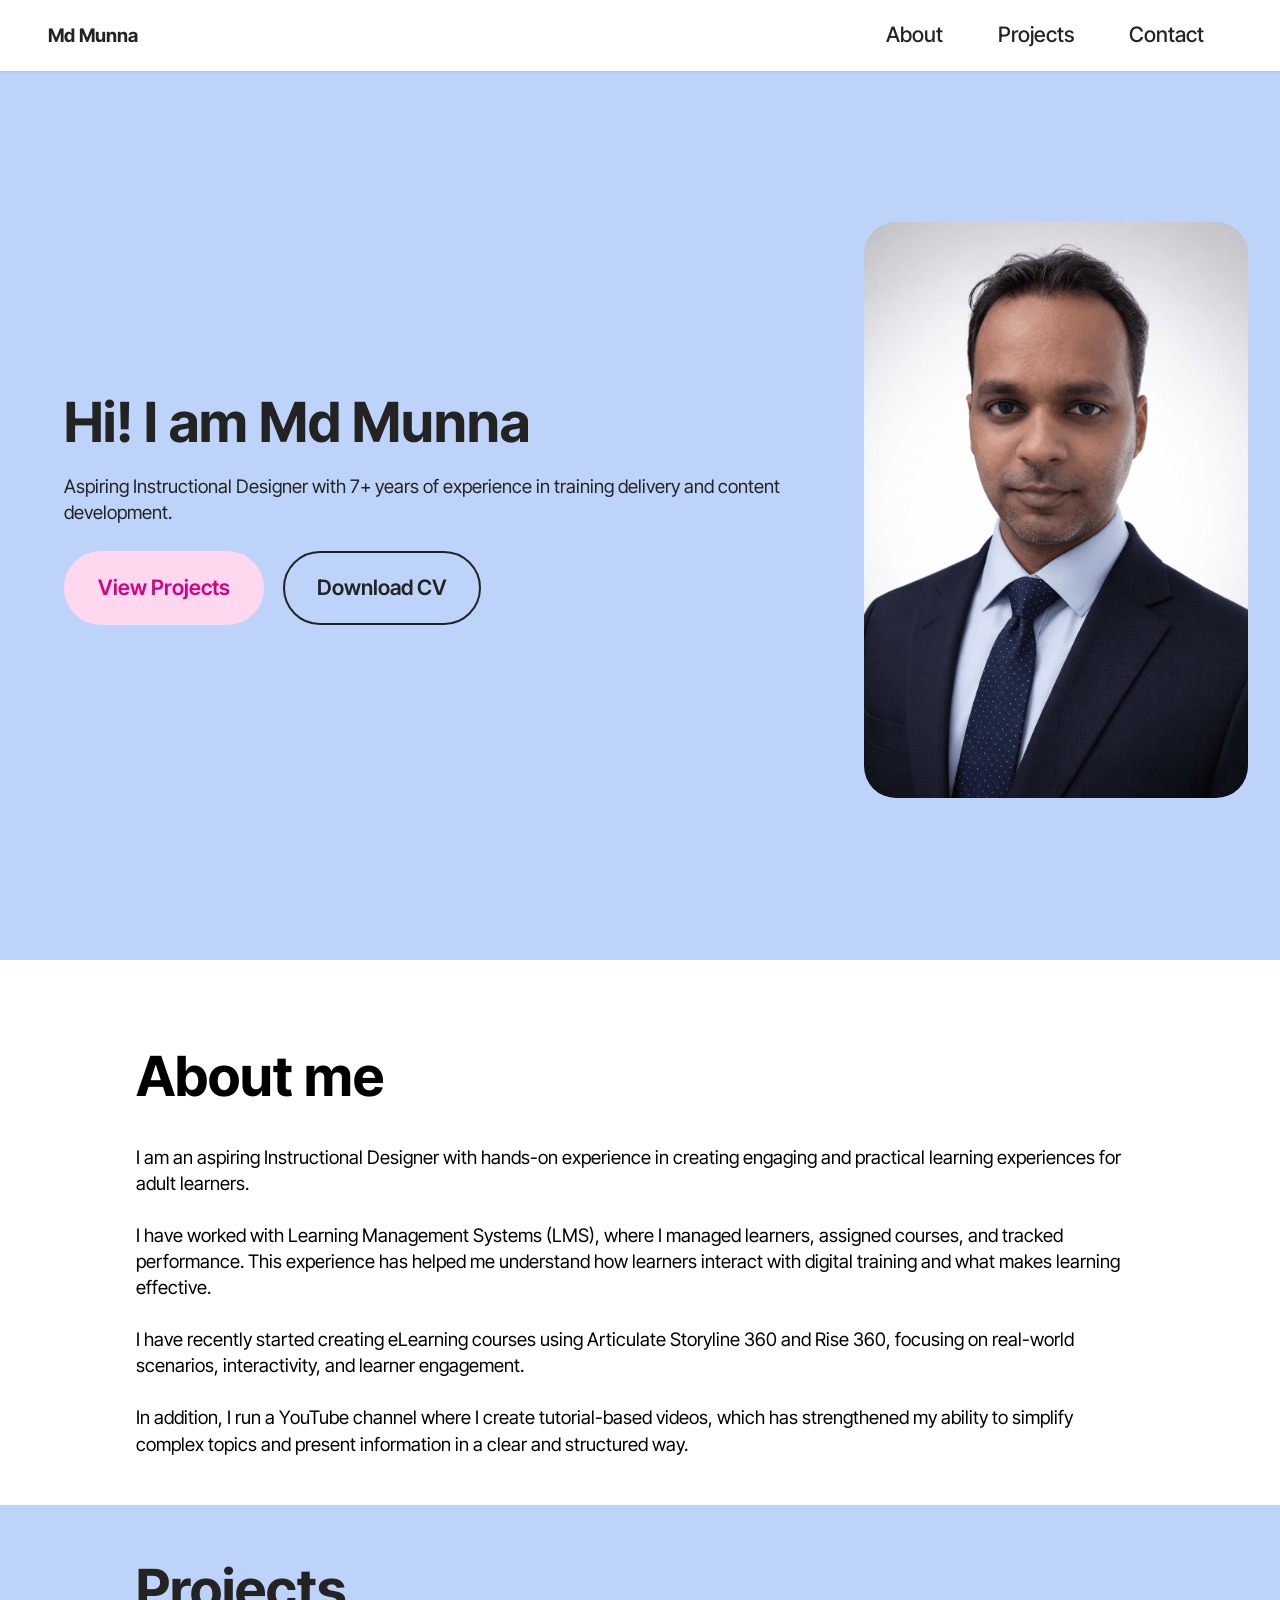
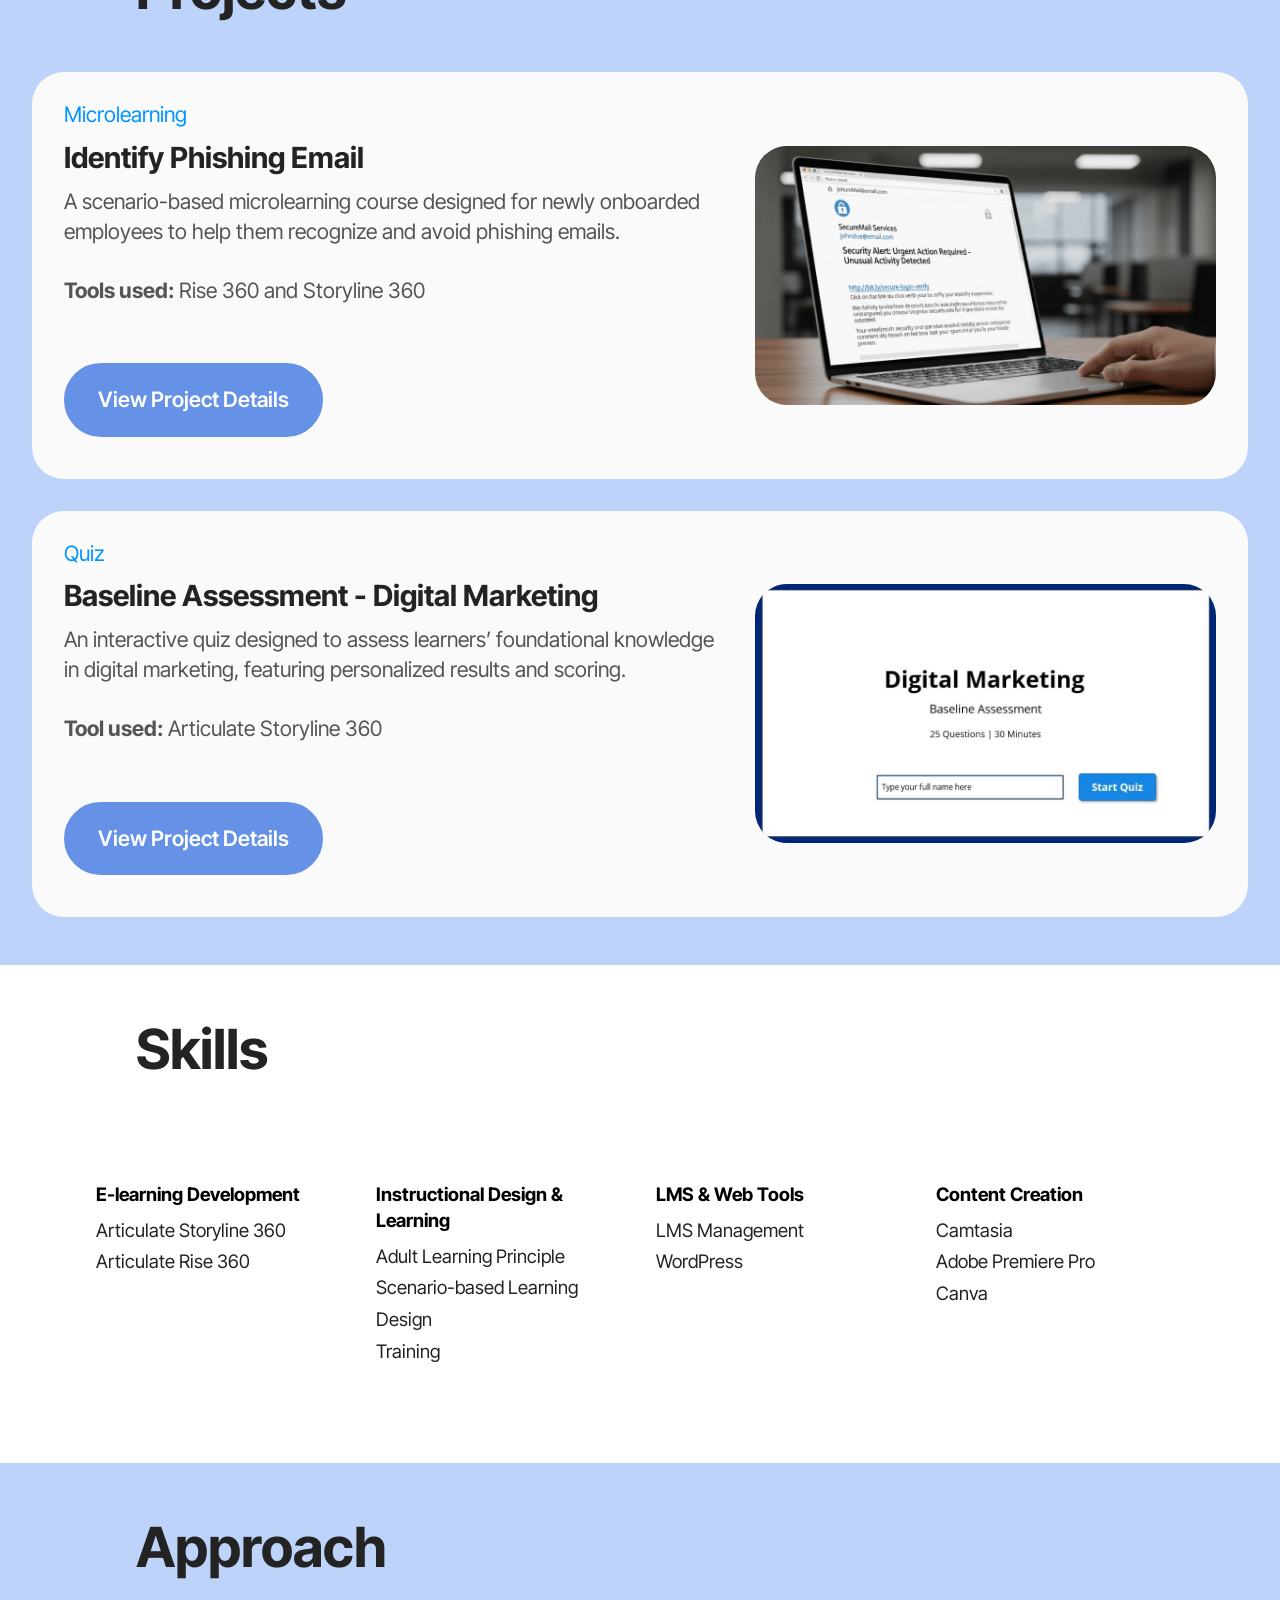
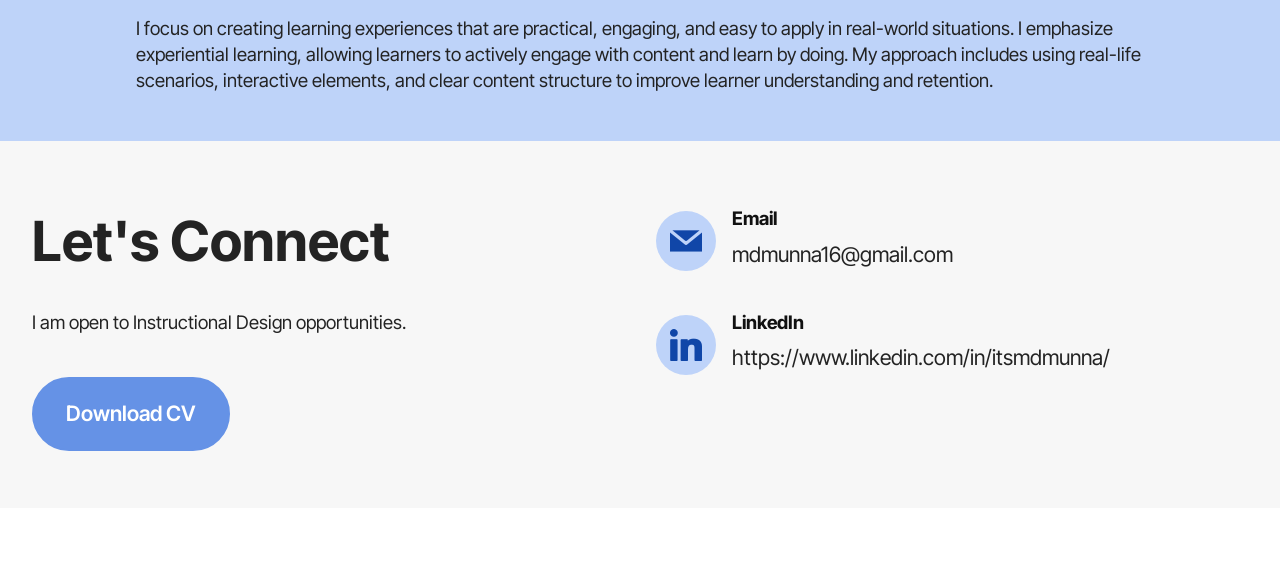
==== index.html @ a767f126 "Add files via upload" ====
<!DOCTYPE html>
<html  >
<head>
  <!-- Site made with Mobirise Website Builder v6.1.12, https://mobirise.com -->
  <meta charset="UTF-8">
  <meta http-equiv="X-UA-Compatible" content="IE=edge">
  <meta name="generator" content="Mobirise v6.1.12, mobirise.com">
  <meta name="viewport" content="width=device-width, initial-scale=1, minimum-scale=1">
  <link rel="shortcut icon" href="assets/images/md20munna20vector-128x128-1.png" type="image/x-icon">
  <meta name="description" content="">
  
  
  <title>Home</title>
  <link rel="stylesheet" href="assets/web/assets/mobirise-icons2/mobirise2.css">
  <link rel="stylesheet" href="assets/bootstrap/css/bootstrap.min.css">
  <link rel="stylesheet" href="assets/animatecss/animate.css">
  <link rel="stylesheet" href="assets/dropdown/css/style.css">
  <link rel="stylesheet" href="assets/socicon/css/styles.css">
  <link rel="stylesheet" href="assets/theme/css/style.css">
  <link rel="preload" href="https://fonts.googleapis.com/css?family=Inter+Tight:100,200,300,400,500,600,700,800,900,100i,200i,300i,400i,500i,600i,700i,800i,900i&display=swap" as="style" onload="this.onload=null;this.rel='stylesheet'">
  <noscript><link rel="stylesheet" href="https://fonts.googleapis.com/css?family=Inter+Tight:100,200,300,400,500,600,700,800,900,100i,200i,300i,400i,500i,600i,700i,800i,900i&display=swap"></noscript>
  <link rel="preload" as="style" href="assets/mobirise/css/mbr-additional.css?v=bSxnpG"><link rel="stylesheet" href="assets/mobirise/css/mbr-additional.css?v=bSxnpG" type="text/css">

  
  
  
</head>
<body>
  
  <section data-bs-version="5.1" class="menu menu3 cid-vecSqkPWI4" once="menu" id="menu3-2g">
    
    <nav class="navbar navbar-dropdown navbar-fixed-top navbar-expand-lg">
        <div class="container">
            <div class="navbar-brand">
                
                <span class="navbar-caption-wrap"><a class="navbar-caption text-black text-primary display-7" href="index.html">Md Munna</a></span>
            </div>
            <button class="navbar-toggler" type="button" data-toggle="collapse" data-bs-toggle="collapse" data-target="#navbarSupportedContent" data-bs-target="#navbarSupportedContent" aria-controls="navbarNavAltMarkup" aria-expanded="false" aria-label="Toggle navigation">
                <div class="hamburger">
                    <span></span>
                    <span></span>
                    <span></span>
                    <span></span>
                </div>
            </button>
            <div class="collapse navbar-collapse" id="navbarSupportedContent">
                <ul class="navbar-nav nav-dropdown nav-right" data-app-modern-menu="true"><li class="nav-item"><a class="nav-link link text-black text-primary display-4" href="index.html#article12-1r">
                            About</a></li>
                    <li class="nav-item"><a class="nav-link link text-black text-primary display-4" href="index.html#article11-1t">Projects</a></li>
                    <li class="nav-item"><a class="nav-link link text-black text-primary display-4" href="index.html#features13-22">Contact</a>
                    </li></ul>
                
                
            </div>
        </div>
    </nav>
</section>

<section data-bs-version="5.1" class="header14 cid-vedeVQF8Mv mbr-fullscreen" id="header14-2h">

    

    
    

    <div class="container">
        <div class="row justify-content-center align-items-center">
            <div class="col-12 col-md-4 image-wrapper">
                <img src="assets/images/md20munna20portrait-1024x1536.png" alt="">
            </div>
            <div class="col-12 col-md">
                <div class="text-wrapper">
                    <h1 class="mbr-section-title mbr-fonts-style mb-3 display-2">
                        <strong>Hi! I am Md Munna</strong></h1>
                    <p class="mbr-text mbr-fonts-style display-7">
                        Aspiring Instructional Designer with 7+ years of experience in training delivery and content development.</p>
                    <div class="mbr-section-btn mt-3"><a class="btn btn-secondary display-4" href="index.html#article11-1t">View Projects</a>
                        <a class="btn btn-black-outline display-4" href="https://mobiri.se">Download CV</a></div>
                </div>
            </div>
        </div>
    </div>
</section>

<section data-bs-version="5.1" class="article12 cid-vebE1iKYSs" id="article12-1r">    
    
    <div class="container">
        <div class="row justify-content-center">
            <div class="col-md-12 col-lg-10">
                <h3 class="mbr-section-title mbr-fonts-style mb-4 mt-0 display-2">
                <strong>About me</strong></h3>
                
                <p class="mbr-text mbr-fonts-style display-7">I am an aspiring Instructional Designer with hands-on experience in creating engaging and practical learning experiences for adult learners.<br><br>I have worked with Learning Management Systems (LMS), where I managed learners, assigned courses, and tracked performance. This experience has helped me understand how learners interact with digital training and what makes learning effective.<br><br>I have recently started creating eLearning courses using Articulate Storyline 360 and Rise 360, focusing on real-world scenarios, interactivity, and learner engagement.<br><br>In addition, I run a YouTube channel where I create tutorial-based videos, which has strengthened my ability to simplify complex topics and present information in a clear and structured way.</p>
            </div>
        </div>
    </div>
</section>

<section data-bs-version="5.1" class="article11 cid-vebFGR4vIu" id="article11-1t">
    

    
    
    <div class="container">
        <div class="row justify-content-center">
            <div class="title col-md-12 col-lg-10">
                <h3 class="mbr-section-title mbr-fonts-style align-center mt-0 mb-0 display-2">
                <strong>Projects</strong></h3>
                
                
            </div>
        </div>
    </div>
</section>

<section data-bs-version="5.1" class="features5 cid-vebGEAyV1S" id="features5-1u">

    

    
    
    <div class="container">
        <div class="row">
            
            <div class="item features-without-image mb-4 col-12 col-md-12 active">
                <div class="item-wrapper">
                    <div class="row">
                        <div class="col-12 col-md-7">
                            <div class="text-wrapper">
                                <h6 class="card-subtitle mbr-fonts-style mb-2 display-4">
                                    Microlearning</h6>
                                <h5 class="card-title mbr-fonts-style display-5">
                                    <strong>Identify Phishing Email</strong></h5>
                                <p class="mbr-text mbr-fonts-style mb-5 display-4">A scenario-based microlearning course designed for newly onboarded employees to help them recognize and avoid phishing emails.<br><br><strong>Tools used:</strong> Rise 360 and Storyline 360<br></p>
                                <div class="mbr-section-btn"><a href="identify-phishing-email.html" class="btn btn-warning display-4">View Project Details</a></div>
                            </div>
                        </div>
                        <div class="col-12 col-md-5">
                            <div class="img-wrapper">
                                <img src="assets/images/5d67a88e-0765-4b01-9722-f7c3c5479342-982x552.png" alt="" data-slide-to="0" data-bs-slide-to="0">
                            </div>
                        </div>
                    </div>
                </div>
            </div><div class="item features-without-image mb-4 col-12 col-md-12">
                <div class="item-wrapper">
                    <div class="row">
                        <div class="col-12 col-md-7">
                            <div class="text-wrapper">
                                <h6 class="card-subtitle mbr-fonts-style mb-2 display-4">
                                    Quiz</h6>
                                <h5 class="card-title mbr-fonts-style display-5">
                                    <strong>Baseline Assessment - Digital Marketing</strong></h5>
                                <p class="mbr-text mbr-fonts-style mb-5 display-4">An interactive quiz designed to assess learners’ foundational knowledge in digital marketing, featuring personalized results and scoring.<br><br><strong>Tool used:</strong> Articulate Storyline 360<br></p>
                                <div class="mbr-section-btn"><a href="baseline-assessment-digital-marketing.html" class="btn btn-warning display-4">View Project Details</a></div>
                            </div>
                        </div>
                        <div class="col-12 col-md-5">
                            <div class="img-wrapper">
                                <img src="assets/images/baseline20assessment20digital20marketing20thumbnail-940x528.jpg" alt="" data-slide-to="1" data-bs-slide-to="1">
                            </div>
                        </div>
                    </div>
                </div>
            </div>
        </div>
    </div>
</section>

<section data-bs-version="5.1" class="article11 cid-vebT9rbtdl" id="article11-1z">
    

    
    
    <div class="container">
        <div class="row justify-content-center">
            <div class="title col-md-12 col-lg-10">
                <h3 class="mbr-section-title mbr-fonts-style align-center mt-0 mb-0 display-2">
                <strong>Skills</strong></h3>
                
                
            </div>
        </div>
    </div>
</section>

<section data-bs-version="5.1" class="footer1 cid-vec74fjt69" once="footers" id="footer01-21">
	

	
	
	<div class="container">
		<div class="row mbr-white">
			<div class="col-12 col-md-6 col-lg-3">
				<h5 class="mbr-section-subtitle mbr-fonts-style mb-2 display-7">
					<strong>E-learning Development</strong></h5>
				<ul class="list mbr-fonts-style display-7">
					<li class="mbr-text item-wrap">Articulate Storyline 360</li>
					<li class="mbr-text item-wrap">Articulate Rise 360</li>
				</ul>
			</div>
			<div class="col-12 col-md-6 col-lg-3">
				<h5 class="mbr-section-subtitle mbr-fonts-style mb-2 display-7">
					<strong>Instructional Design &amp; Learning</strong></h5>
				<ul class="list mbr-fonts-style display-7">
					<li class="mbr-text item-wrap">Adult Learning Principle</li>
					<li class="mbr-text item-wrap">Scenario-based Learning Design</li>
					<li class="mbr-text item-wrap">Training</li>
				</ul>
			</div>
			<div class="col-12 col-md-6 col-lg-3">
				<h5 class="mbr-section-subtitle mbr-fonts-style mb-2 display-7">
					<strong>LMS &amp; Web Tools</strong></h5>
				<ul class="list mbr-fonts-style display-7">
					<li class="mbr-text item-wrap">LMS Management</li>
					<li class="mbr-text item-wrap">WordPress</li>
				</ul>
			</div>
			<div class="col-12 col-md-6 col-lg-3">
				<h5 class="mbr-section-subtitle mbr-fonts-style mb-2 display-7">
					<strong>Content Creation</strong></h5>
				<ul class="list mbr-fonts-style display-7">
					<li class="mbr-text item-wrap">Camtasia</li>
					<li class="mbr-text item-wrap">Adobe Premiere Pro</li>
					<li class="mbr-text item-wrap">Canva</li>
				</ul>
			</div>
			
			
		</div>
	</div>
</section>

<section data-bs-version="5.1" class="content5 cid-vecjXtKniQ" id="content5-23">
    
    <div class="container">
        <div class="row justify-content-center">
            <div class="col-md-12 col-lg-10">
                <h3 class="mbr-section-title mbr-fonts-style mb-4 display-2">
                    <strong>Approach</strong></h3>
                
                <p class="mbr-text mbr-fonts-style display-7">I focus on creating learning experiences that are practical, engaging, and easy to apply in real-world situations. I emphasize experiential learning, allowing learners to actively engage with content and learn by doing. My approach includes using real-life scenarios, interactive elements, and clear content structure to improve learner understanding and retention.&nbsp;<br></p>
            </div>
        </div>
    </div>
</section>

<section data-bs-version="5.1" class="features13 cid-vecb2qCPnY" id="features13-22">

    

    
    
    <div class="container">
        <div class="row justify-content-center">
            <div class="col-12 col-lg-6">
                <div class="card-wrapper">
                    <div class="card-box align-left">
                        <h4 class="card-title mbr-fonts-style mb-4 display-2">
                            <strong>Let's Connect</strong></h4>
                        <p class="mbr-text mbr-fonts-style mb-4 display-7">
                            I am open to Instructional Design opportunities.</p>
                        <div class="mbr-section-btn"><a class="btn btn-warning display-4" href="https://mobiri.se">Download CV</a></div>
                    </div>
                </div>
            </div>
            <div class="col-12 col-lg-6">
                <div class="item features-without-image">
                    <div class="item-wrapper mbr-flex">
                        <div class="icon-box">
                            <span class="mbr-iconfont socicon-mail socicon"></span>
                        </div>
                        <div class="text-box">
                            <h4 class="icon-title mbr-black mbr-fonts-style display-7">
                                <strong>Email</strong></h4>
                            <h5 class="icon-text mbr-black mbr-fonts-style display-4"><a href="mailto:mdmunna16@gmail.com" class="text-black">mdmunna16@gmail.com</a></h5>
                        </div>
                    </div>
                </div>
                <div class="item features-without-image">
                    <div class="item-wrapper mbr-flex">
                        <div class="icon-box">
                            <span class="mbr-iconfont socicon-linkedin socicon"></span>
                        </div>
                        <div class="text-box">
                            <h4 class="icon-title mbr-black mbr-fonts-style display-7">
                                <strong>LinkedIn</strong></h4>
                            <h5 class="icon-text mbr-black mbr-fonts-style display-4"><a href="https://www.linkedin.com/in/itsmdmunna/" class="text-black" target="_blank">https://www.linkedin.com/in/itsmdmunna/</a></h5>
                        </div>
                    </div>
                </div>
                
            </div>
        </div>
    </div>
</section><section class="display-7" style="padding: 0;align-items: center;justify-content: center;flex-wrap: wrap;    align-content: center;display: flex;position: relative;height: 4rem;"><a href="https://mobiri.se/" style="flex: 1 1;height: 4rem;position: absolute;width: 100%;z-index: 1;"><img alt="" style="height: 4rem;" src="[data-uri]"></a><p style="margin: 0;text-align: center;" class="display-7">&#8204;</p><a style="z-index:1" href="https://mobirise.com/html-builder.html">HTML Website Builder</a></section><script src="assets/bootstrap/js/bootstrap.bundle.min.js"></script>  <script src="assets/smoothscroll/smooth-scroll.js"></script>  <script src="assets/ytplayer/index.js"></script>  <script src="assets/dropdown/js/navbar-dropdown.js"></script>  <script src="assets/theme/js/script.js"></script>  
  
  
 <div id="scrollToTop" class="scrollToTop mbr-arrow-up"><a style="text-align: center;"><i class="mbr-arrow-up-icon mbr-arrow-up-icon-cm cm-icon cm-icon-smallarrow-up"></i></a></div>
    <input name="animation" type="hidden">
  </body>
</html>
---- assets/web/assets/mobirise-icons2/mobirise2.css ----
@font-face {
  font-family: 'Moririse2';
  font-display: swap;
  src:  url('mobirise2.eot?f2bix4');
  src:  url('mobirise2.eot?f2bix4#iefix') format('embedded-opentype'),
    url('mobirise2.woff2?f2bix4') format('woff2'),
    url('mobirise2.woff?f2bix4') format('woff'),
    url('mobirise2.ttf?f2bix4') format('truetype'),
    url('mobirise2.svg?f2bix4#mobirise2') format('svg');
  font-weight: normal;
  font-style: normal;
}

[class^="mobi-"], [class*=" mobi-"] {
  /* use !important to prevent issues with browser extensions that change fonts */
  font-family: 'Moririse2' !important;
  speak: none;
  font-style: normal;
  font-weight: normal;
  font-variant: normal;
  text-transform: none;
  line-height: 1;

  /* Better Font Rendering =========== */
  -webkit-font-smoothing: antialiased;
  -moz-osx-font-smoothing: grayscale;
}

.mobi-mbri-add-submenu:before {
  content: "\e900";
}
.mobi-mbri-alert:before {
  content: "\e901";
}
.mobi-mbri-align-center:before {
  content: "\e902";
}
.mobi-mbri-align-justify:before {
  content: "\e903";
}
.mobi-mbri-align-left:before {
  content: "\e904";
}
.mobi-mbri-align-right:before {
  content: "\e905";
}
.mobi-mbri-android:before {
  content: "\e906";
}
.mobi-mbri-apple:before {
  content: "\e907";
}
.mobi-mbri-arrow-down:before {
  content: "\e908";
}
.mobi-mbri-arrow-next:before {
  content: "\e909";
}
.mobi-mbri-arrow-prev:before {
  content: "\e90a";
}
.mobi-mbri-arrow-up:before {
  content: "\e90b";
}
.mobi-mbri-bold:before {
  content: "\e90c";
}
.mobi-mbri-bookmark:before {
  content: "\e90d";
}
.mobi-mbri-bootstrap:before {
  content: "\e90e";
}
.mobi-mbri-briefcase:before {
  content: "\e90f";
}
.mobi-mbri-browse:before {
  content: "\e910";
}
.mobi-mbri-bulleted-list:before {
  content: "\e911";
}
.mobi-mbri-calendar:before {
  content: "\e912";
}
.mobi-mbri-camera:before {
  content: "\e913";
}
.mobi-mbri-cart-add:before {
  content: "\e914";
}
.mobi-mbri-cart-full:before {
  content: "\e915";
}
.mobi-mbri-cash:before {
  content: "\e916";
}
.mobi-mbri-change-style:before {
  content: "\e917";
}
.mobi-mbri-chat:before {
  content: "\e918";
}
.mobi-mbri-clock:before {
  content: "\e919";
}
.mobi-mbri-close:before {
  content: "\e91a";
}
.mobi-mbri-cloud:before {
  content: "\e91b";
}
.mobi-mbri-code:before {
  content: "\e91c";
}
.mobi-mbri-contact-form:before {
  content: "\e91d";
}
.mobi-mbri-credit-card:before {
  content: "\e91e";
}
.mobi-mbri-cursor-click:before {
  content: "\e91f";
}
.mobi-mbri-cust-feedback:before {
  content: "\e920";
}
.mobi-mbri-database:before {
  content: "\e921";
}
.mobi-mbri-delivery:before {
  content: "\e922";
}
.mobi-mbri-desktop:before {
  content: "\e923";
}
.mobi-mbri-devices:before {
  content: "\e924";
}
.mobi-mbri-down:before {
  content: "\e925";
}
.mobi-mbri-download-2:before {
  content: "\e926";
}
.mobi-mbri-download:before {
  content: "\e927";
}
.mobi-mbri-drag-n-drop-2:before {
  content: "\e928";
}
.mobi-mbri-drag-n-drop:before {
  content: "\e929";
}
.mobi-mbri-edit-2:before {
  content: "\e92a";
}
.mobi-mbri-edit:before {
  content: "\e92b";
}
.mobi-mbri-error:before {
  content: "\e92c";
}
.mobi-mbri-extension:before {
  content: "\e92d";
}
.mobi-mbri-features:before {
  content: "\e92e";
}
.mobi-mbri-file:before {
  content: "\e92f";
}
.mobi-mbri-flag:before {
  content: "\e930";
}
.mobi-mbri-folder:before {
  content: "\e931";
}
.mobi-mbri-gift:before {
  content: "\e932";
}
.mobi-mbri-github:before {
  content: "\e933";
}
.mobi-mbri-globe-2:before {
  content: "\e934";
}
.mobi-mbri-globe:before {
  content: "\e935";
}
.mobi-mbri-growing-chart:before {
  content: "\e936";
}
.mobi-mbri-hearth:before {
  content: "\e937";
}
.mobi-mbri-help:before {
  content: "\e938";
}
.mobi-mbri-home:before {
  content: "\e939";
}
.mobi-mbri-hot-cup:before {
  content: "\e93a";
}
.mobi-mbri-idea:before {
  content: "\e93b";
}
.mobi-mbri-image-gallery:before {
  content: "\e93c";
}
.mobi-mbri-image-slider:before {
  content: "\e93d";
}
.mobi-mbri-info:before {
  content: "\e93e";
}
.mobi-mbri-italic:before {
  content: "\e93f";
}
.mobi-mbri-key:before {
  content: "\e940";
}
.mobi-mbri-laptop:before {
  content: "\e941";
}
.mobi-mbri-layers:before {
  content: "\e942";
}
.mobi-mbri-left-right:before {
  content: "\e943";
}
.mobi-mbri-left:before {
  content: "\e944";
}
.mobi-mbri-letter:before {
  content: "\e945";
}
.mobi-mbri-like:before {
  content: "\e946";
}
.mobi-mbri-link:before {
  content: "\e947";
}
.mobi-mbri-lock:before {
  content: "\e948";
}
.mobi-mbri-login:before {
  content: "\e949";
}
.mobi-mbri-logout:before {
  content: "\e94a";
}
.mobi-mbri-magic-stick:before {
  content: "\e94b";
}
.mobi-mbri-map-pin:before {
  content: "\e94c";
}
.mobi-mbri-menu:before {
  content: "\e94d";
}
.mobi-mbri-mobile-2:before {
  content: "\e94e";
}
.mobi-mbri-mobile-horizontal:before {
  content: "\e94f";
}
.mobi-mbri-mobile:before {
  content: "\e950";
}
.mobi-mbri-mobirise:before {
  content: "\e951";
}
.mobi-mbri-more-horizontal:before {
  content: "\e952";
}
.mobi-mbri-more-vertical:before {
  content: "\e953";
}
.mobi-mbri-music:before {
  content: "\e954";
}
.mobi-mbri-new-file:before {
  content: "\e955";
}
.mobi-mbri-numbered-list:before {
  content: "\e956";
}
.mobi-mbri-opened-folder:before {
  content: "\e957";
}
.mobi-mbri-pages:before {
  content: "\e958";
}
.mobi-mbri-paper-plane:before {
  content: "\e959";
}
.mobi-mbri-paperclip:before {
  content: "\e95a";
}
.mobi-mbri-phone:before {
  content: "\e95b";
}
.mobi-mbri-photo:before {
  content: "\e95c";
}
.mobi-mbri-photos:before {
  content: "\e95d";
}
.mobi-mbri-pin:before {
  content: "\e95e";
}
.mobi-mbri-play:before {
  content: "\e95f";
}
.mobi-mbri-plus:before {
  content: "\e960";
}
.mobi-mbri-preview:before {
  content: "\e961";
}
.mobi-mbri-print:before {
  content: "\e962";
}
.mobi-mbri-protect:before {
  content: "\e963";
}
.mobi-mbri-question:before {
  content: "\e964";
}
.mobi-mbri-quote-left:before {
  content: "\e965";
}
.mobi-mbri-quote-right:before {
  content: "\e966";
}
.mobi-mbri-redo:before {
  content: "\e967";
}
.mobi-mbri-refresh:before {
  content: "\e968";
}
.mobi-mbri-responsive-2:before {
  content: "\e969";
}
.mobi-mbri-responsive:before {
  content: "\e96a";
}
.mobi-mbri-right:before {
  content: "\e96b";
}
.mobi-mbri-rocket:before {
  content: "\e96c";
}
.mobi-mbri-sad-face:before {
  content: "\e96d";
}
.mobi-mbri-sale:before {
  content: "\e96e";
}
.mobi-mbri-save:before {
  content: "\e96f";
}
.mobi-mbri-search:before {
  content: "\e970";
}
.mobi-mbri-setting-2:before {
  content: "\e971";
}
.mobi-mbri-setting-3:before {
  content: "\e972";
}
.mobi-mbri-setting:before {
  content: "\e973";
}
.mobi-mbri-share:before {
  content: "\e974";
}
.mobi-mbri-shopping-bag:before {
  content: "\e975";
}
.mobi-mbri-shopping-basket:before {
  content: "\e976";
}
.mobi-mbri-shopping-cart:before {
  content: "\e977";
}
.mobi-mbri-sites:before {
  content: "\e978";
}
.mobi-mbri-smile-face:before {
  content: "\e979";
}
.mobi-mbri-speed:before {
  content: "\e97a";
}
.mobi-mbri-star:before {
  content: "\e97b";
}
.mobi-mbri-success:before {
  content: "\e97c";
}
.mobi-mbri-sun:before {
  content: "\e97d";
}
.mobi-mbri-sun2:before {
  content: "\e97e";
}
.mobi-mbri-tablet-vertical:before {
  content: "\e97f";
}
.mobi-mbri-tablet:before {
  content: "\e980";
}
.mobi-mbri-target:before {
  content: "\e981";
}
.mobi-mbri-timer:before {
  content: "\e982";
}
.mobi-mbri-to-ftp:before {
  content: "\e983";
}
.mobi-mbri-to-local-drive:before {
  content: "\e984";
}
.mobi-mbri-touch-swipe:before {
  content: "\e985";
}
.mobi-mbri-touch:before {
  content: "\e986";
}
.mobi-mbri-trash:before {
  content: "\e987";
}
.mobi-mbri-underline:before {
  content: "\e988";
}
.mobi-mbri-undo:before {
  content: "\e989";
}
.mobi-mbri-unlink:before {
  content: "\e98a";
}
.mobi-mbri-unlock:before {
  content: "\e98b";
}
.mobi-mbri-up-down:before {
  content: "\e98c";
}
.mobi-mbri-up:before {
  content: "\e98d";
}
.mobi-mbri-update:before {
  content: "\e98e";
}
.mobi-mbri-upload-2:before {
  content: "\e98f";
}
.mobi-mbri-upload:before {
  content: "\e990";
}
.mobi-mbri-user-2:before {
  content: "\e991";
}
.mobi-mbri-user:before {
  content: "\e992";
}
.mobi-mbri-users:before {
  content: "\e993";
}
.mobi-mbri-video-play:before {
  content: "\e994";
}
.mobi-mbri-video:before {
  content: "\e995";
}
.mobi-mbri-watch:before {
  content: "\e996";
}
.mobi-mbri-website-theme-2:before {
  content: "\e997";
}
.mobi-mbri-website-theme:before {
  content: "\e998";
}
.mobi-mbri-wifi:before {
  content: "\e999";
}
.mobi-mbri-windows:before {
  content: "\e99a";
}
.mobi-mbri-zoom-in:before {
  content: "\e99b";
}
.mobi-mbri-zoom-out:before {
  content: "\e99c";
}
---- assets/dropdown/css/style.css ----
.navbar-dropdown {
  left: 0;
  padding: 0;
  position: absolute;
  right: 0;
  top: 0;
  transition: all 0.45s ease;
  z-index: 1030;
  background: #282828; }
  .navbar-dropdown .navbar-logo {
    margin-right: 0.8rem;
    transition: margin 0.3s ease-in-out;
    vertical-align: middle; }
    .navbar-dropdown .navbar-logo img {
      height: 3.125rem;
      transition: all 0.3s ease-in-out; }
    .navbar-dropdown .navbar-logo.mbr-iconfont {
      font-size: 3.125rem;
      line-height: 3.125rem; }
  .navbar-dropdown .navbar-caption {
    font-weight: 700;
    white-space: normal;
    vertical-align: -4px;
    line-height: 3.125rem !important; }
    .navbar-dropdown .navbar-caption, .navbar-dropdown .navbar-caption:hover {
      color: inherit;
      text-decoration: none; }
  .navbar-dropdown .mbr-iconfont + .navbar-caption {
    vertical-align: -1px; }
  .navbar-dropdown.navbar-fixed-top {
    position: fixed; }
  .navbar-dropdown .navbar-brand span {
    vertical-align: -4px; }
  .navbar-dropdown.bg-color.transparent {
    background: none; }
  .navbar-dropdown.navbar-short .navbar-brand {
    padding: 0.625rem 0; }
    .navbar-dropdown.navbar-short .navbar-brand span {
      vertical-align: -1px; }
  .navbar-dropdown.navbar-short .navbar-caption {
    line-height: 2.375rem !important;
    vertical-align: -2px; }
  .navbar-dropdown.navbar-short .navbar-logo {
    margin-right: 0.5rem; }
    .navbar-dropdown.navbar-short .navbar-logo img {
      height: 2.375rem; }
    .navbar-dropdown.navbar-short .navbar-logo.mbr-iconfont {
      font-size: 2.375rem;
      line-height: 2.375rem; }
  .navbar-dropdown.navbar-short .mbr-table-cell {
    height: 3.625rem; }
  .navbar-dropdown .navbar-close {
    left: 0.6875rem;
    position: fixed;
    top: 0.75rem;
    z-index: 1000; }
  .navbar-dropdown .hamburger-icon {
    content: "";
    display: inline-block;
    vertical-align: middle;
    width: 16px;
    -webkit-box-shadow: 0 -6px 0 1px #282828,0 0 0 1px #282828,0 6px 0 1px #282828;
    -moz-box-shadow: 0 -6px 0 1px #282828,0 0 0 1px #282828,0 6px 0 1px #282828;
    box-shadow: 0 -6px 0 1px #282828,0 0 0 1px #282828,0 6px 0 1px #282828; }

.dropdown-menu .dropdown-toggle[data-toggle="dropdown-submenu"]::after {
  border-bottom: 0.35em solid transparent;
  border-left: 0.35em solid;
  border-right: 0;
  border-top: 0.35em solid transparent;
  margin-left: 0.3rem; }

.dropdown-menu .dropdown-item:focus {
  outline: 0; }

.nav-dropdown {
  font-size: 0.75rem;
  font-weight: 500;
  height: auto !important; }
  .nav-dropdown .nav-btn {
    padding-left: 1rem; }
  .nav-dropdown .link {
    margin: .667em 1.667em;
    font-weight: 500;
    padding: 0;
    transition: color .2s ease-in-out; }
    .nav-dropdown .link.dropdown-toggle {
      margin-right: 2.583em; }
      .nav-dropdown .link.dropdown-toggle::after {
        margin-left: .25rem;
        border-top: 0.35em solid;
        border-right: 0.35em solid transparent;
        border-left: 0.35em solid transparent;
        border-bottom: 0; }
      .nav-dropdown .link.dropdown-toggle[aria-expanded="true"] {
        margin: 0;
        padding: 0.667em 3.263em  0.667em 1.667em; }
  .nav-dropdown .link::after,
  .nav-dropdown .dropdown-item::after {
    color: inherit; }
  .nav-dropdown .btn {
    font-size: 0.75rem;
    font-weight: 700;
    letter-spacing: 0;
    margin-bottom: 0;
    padding-left: 1.25rem;
    padding-right: 1.25rem; }
  .nav-dropdown .dropdown-menu {
    border-radius: 0;
    border: 0;
    left: 0;
    margin: 0;
    padding-bottom: 1.25rem;
    padding-top: 1.25rem;
    position: relative; }
  .nav-dropdown .dropdown-submenu {
    margin-left: 0.125rem;
    top: 0; }
  .nav-dropdown .dropdown-item {
    font-weight: 500;
    line-height: 2;
    padding: 0.3846em 4.615em 0.3846em 1.5385em;
    position: relative;
    transition: color .2s ease-in-out, background-color .2s ease-in-out; }
    .nav-dropdown .dropdown-item::after {
      margin-top: -0.3077em;
      position: absolute;
      right: 1.1538em;
      top: 50%; }
    .nav-dropdown .dropdown-item:focus, .nav-dropdown .dropdown-item:hover {
      background: none; }

@media (max-width: 767px) {
  .nav-dropdown.navbar-toggleable-sm {
    bottom: 0;
    display: none;
    left: 0;
    overflow-x: hidden;
    position: fixed;
    top: 0;
    transform: translateX(-100%);
    -ms-transform: translateX(-100%);
    -webkit-transform: translateX(-100%);
    width: 18.75rem;
    z-index: 999; } }
.nav-dropdown.navbar-toggleable-xl {
  bottom: 0;
  display: none;
  left: 0;
  overflow-x: hidden;
  position: fixed;
  top: 0;
  transform: translateX(-100%);
  -ms-transform: translateX(-100%);
  -webkit-transform: translateX(-100%);
  width: 18.75rem;
  z-index: 999; }

.nav-dropdown-sm {
  display: block !important;
  overflow-x: hidden;
  overflow: auto;
  padding-top: 3.875rem; }
  .nav-dropdown-sm::after {
    content: "";
    display: block;
    height: 3rem;
    width: 100%; }
  .nav-dropdown-sm.collapse.in ~ .navbar-close {
    display: block !important; }
  .nav-dropdown-sm.collapsing, .nav-dropdown-sm.collapse.in {
    transform: translateX(0);
    -ms-transform: translateX(0);
    -webkit-transform: translateX(0);
    transition: all 0.25s ease-out;
    -webkit-transition: all 0.25s ease-out;
    background: #282828; }
  .nav-dropdown-sm.collapsing[aria-expanded="false"] {
    transform: translateX(-100%);
    -ms-transform: translateX(-100%);
    -webkit-transform: translateX(-100%); }
  .nav-dropdown-sm .nav-item {
    display: block;
    margin-left: 0 !important;
    padding-left: 0; }
  .nav-dropdown-sm .link,
  .nav-dropdown-sm .dropdown-item {
    border-top: 1px dotted rgba(255, 255, 255, 0.1);
    font-size: 0.8125rem;
    line-height: 1.6;
    margin: 0 !important;
    padding: 0.875rem 2.4rem 0.875rem 1.5625rem !important;
    position: relative;
    white-space: normal; }
    .nav-dropdown-sm .link:focus, .nav-dropdown-sm .link:hover,
    .nav-dropdown-sm .dropdown-item:focus,
    .nav-dropdown-sm .dropdown-item:hover {
      background: rgba(0, 0, 0, 0.2) !important;
      color: #c0a375; }
  .nav-dropdown-sm .nav-btn {
    position: relative;
    padding: 1.5625rem 1.5625rem 0 1.5625rem; }
    .nav-dropdown-sm .nav-btn::before {
      border-top: 1px dotted rgba(255, 255, 255, 0.1);
      content: "";
      left: 0;
      position: absolute;
      top: 0;
      width: 100%; }
    .nav-dropdown-sm .nav-btn + .nav-btn {
      padding-top: 0.625rem; }
      .nav-dropdown-sm .nav-btn + .nav-btn::before {
        display: none; }
  .nav-dropdown-sm .btn {
    padding: 0.625rem 0; }
  .nav-dropdown-sm .dropdown-toggle[data-toggle="dropdown-submenu"]::after {
    margin-left: .25rem;
    border-top: 0.35em solid;
    border-right: 0.35em solid transparent;
    border-left: 0.35em solid transparent;
    border-bottom: 0; }
  .nav-dropdown-sm .dropdown-toggle[data-toggle="dropdown-submenu"][aria-expanded="true"]::after {
    border-top: 0;
    border-right: 0.35em solid transparent;
    border-left: 0.35em solid transparent;
    border-bottom: 0.35em solid; }
  .nav-dropdown-sm .dropdown-menu {
    margin: 0;
    padding: 0;
    position: relative;
    top: 0;
    left: 0;
    width: 100%;
    border: 0;
    float: none;
    border-radius: 0;
    background: none; }
  .nav-dropdown-sm .dropdown-submenu {
    left: 100%;
    margin-left: 0.125rem;
    margin-top: -1.25rem;
    top: 0; }

.navbar-toggleable-sm .nav-dropdown .dropdown-menu {
  position: absolute; }

.navbar-toggleable-sm .nav-dropdown .dropdown-submenu {
  left: 100%;
  margin-left: 0.125rem;
  margin-top: -1.25rem;
  top: 0; }

.navbar-toggleable-sm.opened .nav-dropdown .dropdown-menu {
  position: relative; }

.navbar-toggleable-sm.opened .nav-dropdown .dropdown-submenu {
  left: 0;
  margin-left: 00rem;
  margin-top: 0rem;
  top: 0; }

.is-builder .nav-dropdown.collapsing {
  transition: none !important; }
---- assets/socicon/css/styles.css ----
@charset "UTF-8";

@font-face {
  font-family: 'Socicon';
  src:  url('../fonts/socicon.eot');
  src:  url('../fonts/socicon.eot?#iefix') format('embedded-opentype'),
    url('../fonts/socicon.woff2') format('woff2'),
    url('../fonts/socicon.ttf') format('truetype'),
    url('../fonts/socicon.woff') format('woff'),
    url('../fonts/socicon.svg#socicon') format('svg');
  font-weight: normal;
  font-style: normal;
  font-display: swap;
}

[data-icon]:before {
  font-family: "socicon" !important;
  content: attr(data-icon);
  font-style: normal !important;
  font-weight: normal !important;
  font-variant: normal !important;
  text-transform: none !important;
  speak: none;
  line-height: 1;
  -webkit-font-smoothing: antialiased;
  -moz-osx-font-smoothing: grayscale;
}

[class^="socicon-"], [class*=" socicon-"] {
  /* use !important to prevent issues with browser extensions that change fonts */
  font-family: 'Socicon' !important;
  speak: none;
  font-style: normal;
  font-weight: normal;
  font-variant: normal;
  text-transform: none;
  line-height: 1;

  /* Better Font Rendering =========== */
  -webkit-font-smoothing: antialiased;
  -moz-osx-font-smoothing: grayscale;
}

.socicon-500px:before {
  content: "\e000";
}
.socicon-8tracks:before {
  content: "\e001";
}
.socicon-airbnb:before {
  content: "\e002";
}
.socicon-alliance:before {
  content: "\e003";
}
.socicon-amazon:before {
  content: "\e004";
}
.socicon-amplement:before {
  content: "\e005";
}
.socicon-android:before {
  content: "\e006";
}
.socicon-angellist:before {
  content: "\e007";
}
.socicon-apple:before {
  content: "\e008";
}
.socicon-appnet:before {
  content: "\e009";
}
.socicon-baidu:before {
  content: "\e00a";
}
.socicon-bandcamp:before {
  content: "\e00b";
}
.socicon-battlenet:before {
  content: "\e00c";
}
.socicon-mixer:before {
  content: "\e00d";
}
.socicon-bebee:before {
  content: "\e00e";
}
.socicon-bebo:before {
  content: "\e00f";
}
.socicon-behance:before {
  content: "\e010";
}
.socicon-blizzard:before {
  content: "\e011";
}
.socicon-blogger:before {
  content: "\e012";
}
.socicon-buffer:before {
  content: "\e013";
}
.socicon-chrome:before {
  content: "\e014";
}
.socicon-coderwall:before {
  content: "\e015";
}
.socicon-curse:before {
  content: "\e016";
}
.socicon-dailymotion:before {
  content: "\e017";
}
.socicon-deezer:before {
  content: "\e018";
}
.socicon-delicious:before {
  content: "\e019";
}
.socicon-deviantart:before {
  content: "\e01a";
}
.socicon-diablo:before {
  content: "\e01b";
}
.socicon-digg:before {
  content: "\e01c";
}
.socicon-discord:before {
  content: "\e01d";
}
.socicon-disqus:before {
  content: "\e01e";
}
.socicon-douban:before {
  content: "\e01f";
}
.socicon-draugiem:before {
  content: "\e020";
}
.socicon-dribbble:before {
  content: "\e021";
}
.socicon-drupal:before {
  content: "\e022";
}
.socicon-ebay:before {
  content: "\e023";
}
.socicon-ello:before {
  content: "\e024";
}
.socicon-endomodo:before {
  content: "\e025";
}
.socicon-envato:before {
  content: "\e026";
}
.socicon-etsy:before {
  content: "\e027";
}
.socicon-facebook:before {
  content: "\e028";
}
.socicon-feedburner:before {
  content: "\e029";
}
.socicon-filmweb:before {
  content: "\e02a";
}
.socicon-firefox:before {
  content: "\e02b";
}
.socicon-flattr:before {
  content: "\e02c";
}
.socicon-flickr:before {
  content: "\e02d";
}
.socicon-formulr:before {
  content: "\e02e";
}
.socicon-forrst:before {
  content: "\e02f";
}
.socicon-foursquare:before {
  content: "\e030";
}
.socicon-friendfeed:before {
  content: "\e031";
}
.socicon-github:before {
  content: "\e032";
}
.socicon-goodreads:before {
  content: "\e033";
}
.socicon-google:before {
  content: "\e034";
}
.socicon-googlescholar:before {
  content: "\e035";
}
.socicon-googlegroups:before {
  content: "\e036";
}
.socicon-googlephotos:before {
  content: "\e037";
}
.socicon-googleplus:before {
  content: "\e038";
}
.socicon-grooveshark:before {
  content: "\e039";
}
.socicon-hackerrank:before {
  content: "\e03a";
}
.socicon-hearthstone:before {
  content: "\e03b";
}
.socicon-hellocoton:before {
  content: "\e03c";
}
.socicon-heroes:before {
  content: "\e03d";
}
.socicon-smashcast:before {
  content: "\e03e";
}
.socicon-horde:before {
  content: "\e03f";
}
.socicon-houzz:before {
  content: "\e040";
}
.socicon-icq:before {
  content: "\e041";
}
.socicon-identica:before {
  content: "\e042";
}
.socicon-imdb:before {
  content: "\e043";
}
.socicon-instagram:before {
  content: "\e044";
}
.socicon-issuu:before {
  content: "\e045";
}
.socicon-istock:before {
  content: "\e046";
}
.socicon-itunes:before {
  content: "\e047";
}
.socicon-keybase:before {
  content: "\e048";
}
.socicon-lanyrd:before {
  content: "\e049";
}
.socicon-lastfm:before {
  content: "\e04a";
}
.socicon-line:before {
  content: "\e04b";
}
.socicon-linkedin:before {
  content: "\e04c";
}
.socicon-livejournal:before {
  content: "\e04d";
}
.socicon-lyft:before {
  content: "\e04e";
}
.socicon-macos:before {
  content: "\e04f";
}
.socicon-mail:before {
  content: "\e050";
}
.socicon-medium:before {
  content: "\e051";
}
.socicon-meetup:before {
  content: "\e052";
}
.socicon-mixcloud:before {
  content: "\e053";
}
.socicon-modelmayhem:before {
  content: "\e054";
}
.socicon-mumble:before {
  content: "\e055";
}
.socicon-myspace:before {
  content: "\e056";
}
.socicon-newsvine:before {
  content: "\e057";
}
.socicon-nintendo:before {
  content: "\e058";
}
.socicon-npm:before {
  content: "\e059";
}
.socicon-odnoklassniki:before {
  content: "\e05a";
}
.socicon-openid:before {
  content: "\e05b";
}
.socicon-opera:before {
  content: "\e05c";
}
.socicon-outlook:before {
  content: "\e05d";
}
.socicon-overwatch:before {
  content: "\e05e";
}
.socicon-patreon:before {
  content: "\e05f";
}
.socicon-paypal:before {
  content: "\e060";
}
.socicon-periscope:before {
  content: "\e061";
}
.socicon-persona:before {
  content: "\e062";
}
.socicon-pinterest:before {
  content: "\e063";
}
.socicon-play:before {
  content: "\e064";
}
.socicon-player:before {
  content: "\e065";
}
.socicon-playstation:before {
  content: "\e066";
}
.socicon-pocket:before {
  content: "\e067";
}
.socicon-qq:before {
  content: "\e068";
}
.socicon-quora:before {
  content: "\e069";
}
.socicon-raidcall:before {
  content: "\e06a";
}
.socicon-ravelry:before {
  content: "\e06b";
}
.socicon-reddit:before {
  content: "\e06c";
}
.socicon-renren:before {
  content: "\e06d";
}
.socicon-researchgate:before {
  content: "\e06e";
}
.socicon-residentadvisor:before {
  content: "\e06f";
}
.socicon-reverbnation:before {
  content: "\e070";
}
.socicon-rss:before {
  content: "\e071";
}
.socicon-sharethis:before {
  content: "\e072";
}
.socicon-skype:before {
  content: "\e073";
}
.socicon-slideshare:before {
  content: "\e074";
}
.socicon-smugmug:before {
  content: "\e075";
}
.socicon-snapchat:before {
  content: "\e076";
}
.socicon-songkick:before {
  content: "\e077";
}
.socicon-soundcloud:before {
  content: "\e078";
}
.socicon-spotify:before {
  content: "\e079";
}
.socicon-stackexchange:before {
  content: "\e07a";
}
.socicon-stackoverflow:before {
  content: "\e07b";
}
.socicon-starcraft:before {
  content: "\e07c";
}
.socicon-stayfriends:before {
  content: "\e07d";
}
.socicon-steam:before {
  content: "\e07e";
}
.socicon-storehouse:before {
  content: "\e07f";
}
.socicon-strava:before {
  content: "\e080";
}
.socicon-streamjar:before {
  content: "\e081";
}
.socicon-stumbleupon:before {
  content: "\e082";
}
.socicon-swarm:before {
  content: "\e083";
}
.socicon-teamspeak:before {
  content: "\e084";
}
.socicon-teamviewer:before {
  content: "\e085";
}
.socicon-technorati:before {
  content: "\e086";
}
.socicon-telegram:before {
  content: "\e087";
}
.socicon-tripadvisor:before {
  content: "\e088";
}
.socicon-tripit:before {
  content: "\e089";
}
.socicon-triplej:before {
  content: "\e08a";
}
.socicon-tumblr:before {
  content: "\e08b";
}
.socicon-twitch:before {
  content: "\e08c";
}
.socicon-twitter:before {
  content: "\e08d";
}
.socicon-uber:before {
  content: "\e08e";
}
.socicon-ventrilo:before {
  content: "\e08f";
}
.socicon-viadeo:before {
  content: "\e090";
}
.socicon-viber:before {
  content: "\e091";
}
.socicon-viewbug:before {
  content: "\e092";
}
.socicon-vimeo:before {
  content: "\e093";
}
.socicon-vine:before {
  content: "\e094";
}
.socicon-vkontakte:before {
  content: "\e095";
}
.socicon-warcraft:before {
  content: "\e096";
}
.socicon-wechat:before {
  content: "\e097";
}
.socicon-weibo:before {
  content: "\e098";
}
.socicon-whatsapp:before {
  content: "\e099";
}
.socicon-wikipedia:before {
  content: "\e09a";
}
.socicon-windows:before {
  content: "\e09b";
}
.socicon-wordpress:before {
  content: "\e09c";
}
.socicon-wykop:before {
  content: "\e09d";
}
.socicon-xbox:before {
  content: "\e09e";
}
.socicon-xing:before {
  content: "\e09f";
}
.socicon-yahoo:before {
  content: "\e0a0";
}
.socicon-yammer:before {
  content: "\e0a1";
}
.socicon-yandex:before {
  content: "\e0a2";
}
.socicon-yelp:before {
  content: "\e0a3";
}
.socicon-younow:before {
  content: "\e0a4";
}
.socicon-youtube:before {
  content: "\e0a5";
}
.socicon-zapier:before {
  content: "\e0a6";
}
.socicon-zerply:before {
  content: "\e0a7";
}
.socicon-zomato:before {
  content: "\e0a8";
}
.socicon-zynga:before {
  content: "\e0a9";
}
.socicon-bluesky:before {
  content: "\e0aa";
}
.socicon-threads:before {
  content: "\e0ab";
}
.socicon-spreadshirt:before {
  content: "\e901";
}
.socicon-gamejolt:before {
  content: "\e902";
}
.socicon-trello:before {
  content: "\e903";
}
.socicon-tunein:before {
  content: "\e904";
}
.socicon-bloglovin:before {
  content: "\e905";
}
.socicon-gamewisp:before {
  content: "\e906";
}
.socicon-messenger:before {
  content: "\e907";
}
.socicon-pandora:before {
  content: "\e908";
}
.socicon-augment:before {
  content: "\e909";
}
.socicon-bitbucket:before {
  content: "\e90a";
}
.socicon-fyuse:before {
  content: "\e90b";
}
.socicon-yt-gaming:before {
  content: "\e90c";
}
.socicon-sketchfab:before {
  content: "\e90d";
}
.socicon-mobcrush:before {
  content: "\e90e";
}
.socicon-microsoft:before {
  content: "\e90f";
}
.socicon-realtor:before {
  content: "\e910";
}
.socicon-tidal:before {
  content: "\e911";
}
.socicon-qobuz:before {
  content: "\e912";
}
.socicon-natgeo:before {
  content: "\e913";
}
.socicon-mastodon:before {
  content: "\e914";
}
.socicon-unsplash:before {
  content: "\e915";
}
.socicon-homeadvisor:before {
  content: "\e916";
}
.socicon-angieslist:before {
  content: "\e917";
}
.socicon-codepen:before {
  content: "\e918";
}
.socicon-slack:before {
  content: "\e919";
}
.socicon-openaigym:before {
  content: "\e91a";
}
.socicon-logmein:before {
  content: "\e91b";
}
.socicon-fiverr:before {
  content: "\e91c";
}
.socicon-gotomeeting:before {
  content: "\e91d";
}
.socicon-aliexpress:before {
  content: "\e91e";
}
.socicon-guru:before {
  content: "\e91f";
}
.socicon-appstore:before {
  content: "\e920";
}
.socicon-homes:before {
  content: "\e921";
}
.socicon-zoom:before {
  content: "\e922";
}
.socicon-alibaba:before {
  content: "\e923";
}
.socicon-craigslist:before {
  content: "\e924";
}
.socicon-wix:before {
  content: "\e925";
}
.socicon-redfin:before {
  content: "\e926";
}
.socicon-googlecalendar:before {
  content: "\e927";
}
.socicon-shopify:before {
  content: "\e928";
}
.socicon-freelancer:before {
  content: "\e929";
}
.socicon-seedrs:before {
  content: "\e92a";
}
.socicon-bing:before {
  content: "\e92b";
}
.socicon-doodle:before {
  content: "\e92c";
}
.socicon-bonanza:before {
  content: "\e92d";
}
.socicon-squarespace:before {
  content: "\e92e";
}
.socicon-toptal:before {
  content: "\e92f";
}
.socicon-gust:before {
  content: "\e930";
}
.socicon-ask:before {
  content: "\e931";
}
.socicon-trulia:before {
  content: "\e932";
}
.socicon-loomly:before {
  content: "\e933";
}
.socicon-ghost:before {
  content: "\e934";
}
.socicon-upwork:before {
  content: "\e935";
}
.socicon-fundable:before {
  content: "\e936";
}
.socicon-booking:before {
  content: "\e937";
}
.socicon-googlemaps:before {
  content: "\e938";
}
.socicon-zillow:before {
  content: "\e939";
}
.socicon-niconico:before {
  content: "\e93a";
}
.socicon-toneden:before {
  content: "\e93b";
}
.socicon-crunchbase:before {
  content: "\e93c";
}
.socicon-homefy:before {
  content: "\e93d";
}
.socicon-calendly:before {
  content: "\e93e";
}
.socicon-livemaster:before {
  content: "\e93f";
}
.socicon-udemy:before {
  content: "\e940";
}
.socicon-codered:before {
  content: "\e941";
}
.socicon-origin:before {
  content: "\e942";
}
.socicon-nextdoor:before {
  content: "\e943";
}
.socicon-portfolio:before {
  content: "\e944";
}
.socicon-instructables:before {
  content: "\e945";
}
.socicon-gitlab:before {
  content: "\e946";
}
.socicon-hackernews:before {
  content: "\e947";
}
.socicon-smashwords:before {
  content: "\e948";
}
.socicon-kobo:before {
  content: "\e949";
}
.socicon-bookbub:before {
  content: "\e94a";
}
.socicon-mailru:before {
  content: "\e94b";
}
.socicon-moddb:before {
  content: "\e94c";
}
.socicon-indiedb:before {
  content: "\e94d";
}
.socicon-traxsource:before {
  content: "\e94e";
}
.socicon-gamefor:before {
  content: "\e94f";
}
.socicon-pixiv:before {
  content: "\e950";
}
.socicon-myanimelist:before {
  content: "\e951";
}
.socicon-blackberry:before {
  content: "\e952";
}
.socicon-wickr:before {
  content: "\e953";
}
.socicon-spip:before {
  content: "\e954";
}
.socicon-napster:before {
  content: "\e955";
}
.socicon-beatport:before {
  content: "\e956";
}
.socicon-hackerone:before {
  content: "\e957";
}
.socicon-internet:before {
  content: "\e958";
}
.socicon-ubuntu:before {
  content: "\e959";
}
.socicon-artstation:before {
  content: "\e95a";
}
.socicon-invision:before {
  content: "\e95b";
}
.socicon-torial:before {
  content: "\e95c";
}
.socicon-collectorz:before {
  content: "\e95d";
}
.socicon-seenthis:before {
  content: "\e95e";
}
.socicon-googleplaymusic:before {
  content: "\e95f";
}
.socicon-debian:before {
  content: "\e960";
}
.socicon-filmfreeway:before {
  content: "\e961";
}
.socicon-gnome:before {
  content: "\e962";
}
.socicon-itchio:before {
  content: "\e963";
}
.socicon-jamendo:before {
  content: "\e964";
}
.socicon-mix:before {
  content: "\e965";
}
.socicon-sharepoint:before {
  content: "\e966";
}
.socicon-tinder:before {
  content: "\e967";
}
.socicon-windguru:before {
  content: "\e968";
}
.socicon-cdbaby:before {
  content: "\e969";
}
.socicon-elementaryos:before {
  content: "\e96a";
}
.socicon-stage32:before {
  content: "\e96b";
}
.socicon-tiktok:before {
  content: "\e96c";
}
.socicon-gitter:before {
  content: "\e96d";
}
.socicon-letterboxd:before {
  content: "\e96e";
}
.socicon-threema:before {
  content: "\e96f";
}
.socicon-splice:before {
  content: "\e970";
}
.socicon-metapop:before {
  content: "\e971";
}
.socicon-naver:before {
  content: "\e972";
}
.socicon-remote:before {
  content: "\e973";
}
.socicon-flipboard:before {
  content: "\e974";
}
.socicon-googlehangouts:before {
  content: "\e975";
}
.socicon-dlive:before {
  content: "\e976";
}
.socicon-vsco:before {
  content: "\e977";
}
.socicon-stitcher:before {
  content: "\e978";
}
.socicon-avvo:before {
  content: "\e979";
}
.socicon-redbubble:before {
  content: "\e97a";
}
.socicon-society6:before {
  content: "\e97b";
}
.socicon-zazzle:before {
  content: "\e97c";
}
.socicon-eitaa:before {
  content: "\e97d";
}
.socicon-soroush:before {
  content: "\e97e";
}
.socicon-bale:before {
  content: "\e97f";
}
---- assets/theme/css/style.css ----
@charset "UTF-8";
section {
  background-color: #ffffff;
}

body {
  font-style: normal;
  line-height: 1.5;
  font-weight: 400;
  color: #232323;
  position: relative;
}

button {
  background-color: transparent;
  border-color: transparent;
}

.embla__button,
.carousel-control {
  background-color: #edefea !important;
  opacity: 0.8 !important;
  color: #464845 !important;
  border-color: #edefea !important;
}

.carousel .close,
.modalWindow .close {
  background-color: #edefea !important;
  color: #464845 !important;
  border-color: #edefea !important;
  opacity: 0.8 !important;
}

.carousel .close:hover,
.modalWindow .close:hover {
  opacity: 1 !important;
}

.carousel-indicators li {
  background-color: #edefea !important;
  border: 2px solid #464845 !important;
}

.carousel-indicators li:hover,
.carousel-indicators li:active {
  opacity: 0.8 !important;
}

.embla__button:hover,
.carousel-control:hover {
  background-color: #edefea !important;
  opacity: 1 !important;
}

.modalWindow-video-container {
  height: 80%;
}

section,
.container,
.container-fluid {
  position: relative;
  word-wrap: break-word;
}

a.mbr-iconfont:hover {
  text-decoration: none;
}

.article .lead p,
.article .lead ul,
.article .lead ol,
.article .lead pre,
.article .lead blockquote {
  margin-bottom: 0;
}

a {
  font-style: normal;
  font-weight: 400;
  cursor: pointer;
}
a, a:hover {
  text-decoration: none;
}

.mbr-section-title {
  font-style: normal;
  line-height: 1.3;
}

.mbr-section-subtitle {
  line-height: 1.3;
}

.mbr-text {
  font-style: normal;
  line-height: 1.7;
}

h1,
h2,
h3,
h4,
h5,
h6,
.display-1,
.display-2,
.display-4,
.display-5,
.display-7,
span,
p,
a {
  line-height: 1;
  word-break: break-word;
  word-wrap: break-word;
  font-weight: 400;
}

b,
strong {
  font-weight: bold;
}

input:-webkit-autofill, input:-webkit-autofill:hover, input:-webkit-autofill:focus, input:-webkit-autofill:active {
  transition-delay: 9999s;
  -webkit-transition-property: background-color, color;
  transition-property: background-color, color;
}

textarea[type=hidden] {
  display: none;
}

section {
  background-position: 50% 50%;
  background-repeat: no-repeat;
  background-size: cover;
}
section .mbr-background-video,
section .mbr-background-video-preview {
  position: absolute;
  bottom: 0;
  left: 0;
  right: 0;
  top: 0;
}

.hidden {
  visibility: hidden;
}

.mbr-z-index20 {
  z-index: 20;
}

/*! Base colors */
.mbr-white {
  color: #ffffff;
}

.mbr-black {
  color: #111111;
}

.mbr-bg-white {
  background-color: #ffffff;
}

.mbr-bg-black {
  background-color: #000000;
}

/*! Text-aligns */
.align-left {
  text-align: left;
}

.align-center {
  text-align: center;
}

.align-right {
  text-align: right;
}

/*! Font-weight  */
.mbr-light {
  font-weight: 300;
}

.mbr-regular {
  font-weight: 400;
}

.mbr-semibold {
  font-weight: 500;
}

.mbr-bold {
  font-weight: 700;
}

/*! Media  */
.media-content {
  flex-basis: 100%;
}

.media-container-row {
  display: flex;
  flex-direction: row;
  flex-wrap: wrap;
  justify-content: center;
  align-content: center;
  align-items: start;
}
.media-container-row .media-size-item {
  width: 400px;
}

.media-container-column {
  display: flex;
  flex-direction: column;
  flex-wrap: wrap;
  justify-content: center;
  align-content: center;
  align-items: stretch;
}
.media-container-column > * {
  width: 100%;
}

@media (min-width: 992px) {
  .media-container-row {
    flex-wrap: nowrap;
  }
}
figure {
  margin-bottom: 0;
  overflow: hidden;
}

figure[mbr-media-size] {
  transition: width 0.1s;
}

img,
iframe {
  display: block;
  width: 100%;
}

.card {
  background-color: transparent;
  border: none;
}

.card-box {
  width: 100%;
}

.card-img {
  text-align: center;
  flex-shrink: 0;
  -webkit-flex-shrink: 0;
}

.media {
  max-width: 100%;
  margin: 0 auto;
}

.mbr-figure {
  align-self: center;
}

.media-container > div {
  max-width: 100%;
}

.mbr-figure img,
.card-img img {
  width: 100%;
}

@media (max-width: 991px) {
  .media-size-item {
    width: auto !important;
  }
  .media {
    width: auto;
  }
  .mbr-figure {
    width: 100% !important;
  }
}
/*! Buttons */
.mbr-section-btn {
  margin-left: -0.6rem;
  margin-right: -0.6rem;
  font-size: 0;
}

.btn {
  font-weight: 600;
  border-width: 1px;
  font-style: normal;
  margin: 0.6rem 0.6rem;
  white-space: normal;
  transition: all 0.2s ease-in-out;
  display: inline-flex;
  align-items: center;
  justify-content: center;
  word-break: break-word;
}

.btn-sm {
  font-weight: 600;
  letter-spacing: 0px;
  transition: all 0.3s ease-in-out;
}

.btn-md {
  font-weight: 600;
  letter-spacing: 0px;
  transition: all 0.3s ease-in-out;
}

.btn-lg {
  font-weight: 600;
  letter-spacing: 0px;
  transition: all 0.3s ease-in-out;
}

.btn-form {
  margin: 0;
}
.btn-form:hover {
  cursor: pointer;
}

nav .mbr-section-btn {
  margin-left: 0rem;
  margin-right: 0rem;
}

/*! Btn icon margin */
.btn .mbr-iconfont,
.btn.btn-sm .mbr-iconfont {
  order: 1;
  cursor: pointer;
  margin-left: 0.5rem;
  vertical-align: sub;
}

.btn.btn-md .mbr-iconfont,
.btn.btn-md .mbr-iconfont {
  margin-left: 0.8rem;
}

.mbr-regular {
  font-weight: 400;
}

.mbr-semibold {
  font-weight: 500;
}

.mbr-bold {
  font-weight: 700;
}

[type=submit] {
  -webkit-appearance: none;
}

/*! Full-screen */
.mbr-fullscreen .mbr-overlay {
  min-height: 100vh;
}

.mbr-fullscreen {
  display: flex;
  display: -moz-flex;
  display: -ms-flex;
  display: -o-flex;
  align-items: center;
  min-height: 100vh;
  padding-top: 3rem;
  padding-bottom: 3rem;
}

/*! Map */
.map {
  height: 25rem;
  position: relative;
}
.map iframe {
  width: 100%;
  height: 100%;
}

/*! Scroll to top arrow */
.mbr-arrow-up {
  bottom: 25px;
  right: 90px;
  position: fixed;
  text-align: right;
  z-index: 5000;
  color: #ffffff;
  font-size: 22px;
}

.mbr-arrow-up a {
  background: rgba(0, 0, 0, 0.2);
  border-radius: 50%;
  color: #fff;
  display: inline-block;
  height: 60px;
  width: 60px;
  border: 2px solid #fff;
  outline-style: none !important;
  position: relative;
  text-decoration: none;
  transition: all 0.3s ease-in-out;
  cursor: pointer;
  text-align: center;
}
.mbr-arrow-up a:hover {
  background-color: rgba(0, 0, 0, 0.4);
}
.mbr-arrow-up a i {
  line-height: 60px;
}

.mbr-arrow-up-icon {
  display: block;
  color: #fff;
}

.mbr-arrow-up-icon::before {
  content: "›";
  display: inline-block;
  font-family: serif;
  font-size: 22px;
  line-height: 1;
  font-style: normal;
  position: relative;
  top: 6px;
  left: -4px;
  transform: rotate(-90deg);
}

/*! Arrow Down */
.mbr-arrow {
  position: absolute;
  bottom: 45px;
  left: 50%;
  width: 60px;
  height: 60px;
  cursor: pointer;
  background-color: rgba(80, 80, 80, 0.5);
  border-radius: 50%;
  transform: translateX(-50%);
}
@media (max-width: 767px) {
  .mbr-arrow {
    display: none;
  }
}
.mbr-arrow > a {
  display: inline-block;
  text-decoration: none;
  outline-style: none;
  animation: arrowdown 1.7s ease-in-out infinite;
  color: #ffffff;
}
.mbr-arrow > a > i {
  position: absolute;
  top: -2px;
  left: 15px;
  font-size: 2rem;
}

#scrollToTop a i::before {
  content: "";
  position: absolute;
  display: block;
  border-bottom: 2.5px solid #fff;
  border-left: 2.5px solid #fff;
  width: 27.8%;
  height: 27.8%;
  left: 50%;
  top: 51%;
  transform: translateY(-30%) translateX(-50%) rotate(135deg);
}

@keyframes arrowdown {
  0% {
    transform: translateY(0px);
  }
  50% {
    transform: translateY(-5px);
  }
  100% {
    transform: translateY(0px);
  }
}
@media (max-width: 500px) {
  .mbr-arrow-up {
    left: 0;
    right: 0;
    text-align: center;
  }
}
/*Gradients animation*/
@keyframes gradient-animation {
  from {
    background-position: 0% 100%;
    animation-timing-function: ease-in-out;
  }
  to {
    background-position: 100% 0%;
    animation-timing-function: ease-in-out;
  }
}
.bg-gradient {
  background-size: 200% 200%;
  animation: gradient-animation 5s infinite alternate;
  -webkit-animation: gradient-animation 5s infinite alternate;
}

.menu .navbar-brand {
  display: -webkit-flex;
}
.menu .navbar-brand span {
  display: flex;
  display: -webkit-flex;
}
.menu .navbar-brand .navbar-caption-wrap {
  display: -webkit-flex;
}
.menu .navbar-brand .navbar-logo img {
  display: -webkit-flex;
  width: auto;
}
@media (min-width: 768px) and (max-width: 991px) {
  .menu .navbar-toggleable-sm .navbar-nav {
    display: -ms-flexbox;
  }
}
@media (max-width: 991px) {
  .menu .navbar-collapse {
    max-height: 93.5vh;
  }
  .menu .navbar-collapse.show {
    overflow: auto;
  }
}
@media (min-width: 992px) {
  .menu .navbar-nav.nav-dropdown {
    display: -webkit-flex;
  }
  .menu .navbar-toggleable-sm .navbar-collapse {
    display: -webkit-flex !important;
  }
  .menu .collapsed .navbar-collapse {
    max-height: 93.5vh;
  }
  .menu .collapsed .navbar-collapse.show {
    overflow: auto;
  }
}
@media (max-width: 767px) {
  .menu .navbar-collapse {
    max-height: 80vh;
  }
}

.nav-link .mbr-iconfont {
  margin-right: 0.5rem;
}

.navbar {
  display: -webkit-flex;
  -webkit-flex-wrap: wrap;
  -webkit-align-items: center;
  -webkit-justify-content: space-between;
}

.navbar-collapse {
  -webkit-flex-basis: 100%;
  -webkit-flex-grow: 1;
  -webkit-align-items: center;
}

.nav-dropdown .link {
  padding: 0.667em 1.667em !important;
  margin: 0 !important;
}

.nav {
  display: -webkit-flex;
  -webkit-flex-wrap: wrap;
}

.row {
  display: -webkit-flex;
  -webkit-flex-wrap: wrap;
}

.justify-content-center {
  -webkit-justify-content: center;
}

.form-inline {
  display: -webkit-flex;
}

.card-wrapper {
  -webkit-flex: 1;
}

.carousel-control {
  z-index: 10;
  display: -webkit-flex;
}

.carousel-controls {
  display: -webkit-flex;
}

.media {
  display: -webkit-flex;
}

.form-group:focus {
  outline: none;
}

.jq-selectbox__select {
  padding: 7px 0;
  position: relative;
}

.jq-selectbox__dropdown {
  overflow: hidden;
  border-radius: 10px;
  position: absolute;
  top: 100%;
  left: 0 !important;
  width: 100% !important;
}

.jq-selectbox__trigger-arrow {
  right: 0;
  transform: translateY(-50%);
}

.jq-selectbox li {
  padding: 1.07em 0.5em;
}

input[type=range] {
  padding-left: 0 !important;
  padding-right: 0 !important;
}

.modal-dialog,
.modal-content {
  height: 100%;
}

.modal-dialog .carousel-inner {
  height: calc(100vh - 1.75rem);
}
@media (max-width: 575px) {
  .modal-dialog .carousel-inner {
    height: calc(100vh - 1rem);
  }
}

.carousel-item {
  text-align: center;
}

.carousel-item img {
  margin: auto;
}

.navbar-toggler {
  align-self: flex-start;
  padding: 0.25rem 0.75rem;
  font-size: 1.25rem;
  line-height: 1;
  background: transparent;
  border: 1px solid transparent;
  border-radius: 0.25rem;
}

.navbar-toggler:focus,
.navbar-toggler:hover {
  text-decoration: none;
  box-shadow: none;
}

.navbar-toggler-icon {
  display: inline-block;
  width: 1.5em;
  height: 1.5em;
  vertical-align: middle;
  content: "";
  background: no-repeat center center;
  background-size: 100% 100%;
}

.navbar-toggler-left {
  position: absolute;
  left: 1rem;
}

.navbar-toggler-right {
  position: absolute;
  right: 1rem;
}

.card-img {
  width: auto;
}

.menu .navbar.collapsed:not(.beta-menu) {
  flex-direction: column;
}

.carousel-item.active,
.carousel-item-next,
.carousel-item-prev {
  display: flex;
}

.note-air-layout .dropup .dropdown-menu,
.note-air-layout .navbar-fixed-bottom .dropdown .dropdown-menu {
  bottom: initial !important;
}

html,
body {
  height: auto;
  min-height: 100vh;
}

.dropup .dropdown-toggle::after {
  display: none;
}

.form-asterisk {
  font-family: initial;
  position: absolute;
  top: -2px;
  font-weight: normal;
}

.form-control-label {
  position: relative;
  cursor: pointer;
  margin-bottom: 0.357em;
  padding: 0;
}

.alert {
  color: #ffffff;
  border-radius: 0;
  border: 0;
  font-size: 1.1rem;
  line-height: 1.5;
  margin-bottom: 1.875rem;
  padding: 1.25rem;
  position: relative;
  text-align: center;
}
.alert.alert-form::after {
  background-color: inherit;
  bottom: -7px;
  content: "";
  display: block;
  height: 14px;
  left: 50%;
  margin-left: -7px;
  position: absolute;
  transform: rotate(45deg);
  width: 14px;
}

.form-control {
  background-color: #ffffff;
  background-clip: border-box;
  color: #232323;
  line-height: 1rem !important;
  height: auto;
  padding: 1.2rem 2rem;
  transition: border-color 0.25s ease 0s;
  border: 1px solid transparent !important;
  border-radius: 4px;
  box-shadow: rgba(0, 0, 0, 0.07) 0px 1px 1px 0px, rgba(0, 0, 0, 0.07) 0px 1px 3px 0px, rgba(0, 0, 0, 0.03) 0px 0px 0px 1px;
}
.form-active .form-control:invalid {
  border-color: red;
}

.row > * {
  padding-right: 1rem;
  padding-left: 1rem;
}

form .row {
  margin-left: -0.6rem;
  margin-right: -0.6rem;
}
form .row [class*=col] {
  padding-left: 0.6rem;
  padding-right: 0.6rem;
}

form .mbr-section-btn {
  padding-left: 0.6rem;
  padding-right: 0.6rem;
}

form .form-check-input {
  margin-top: 0.5;
}

textarea.form-control {
  line-height: 1.5rem !important;
}

.form-group {
  margin-bottom: 1.2rem;
}

.form-control,
form .btn {
  min-height: 48px;
}

.gdpr-block label span.textGDPR input[name=gdpr] {
  top: 7px;
}

.form-control:focus {
  box-shadow: none;
}

:focus {
  outline: none;
}

.mbr-overlay {
  background-color: #000;
  bottom: 0;
  left: 0;
  opacity: 0.5;
  position: absolute;
  right: 0;
  top: 0;
  z-index: 0;
  pointer-events: none;
}

blockquote {
  font-style: italic;
  padding: 3rem;
  font-size: 1.09rem;
  position: relative;
  border-left: 3px solid;
}

ul,
ol,
pre,
blockquote {
  margin-bottom: 2.3125rem;
}

.mt-4 {
  margin-top: 2rem !important;
}

.mb-4 {
  margin-bottom: 2rem !important;
}

.container,
.container-fluid {
  padding-left: 16px;
  padding-right: 16px;
}

.row {
  margin-left: -16px;
  margin-right: -16px;
}
.row > [class*=col] {
  padding-left: 16px;
  padding-right: 16px;
}

@media (min-width: 992px) {
  .container-fluid {
    padding-left: 32px;
    padding-right: 32px;
  }
}
@media (max-width: 991px) {
  .mbr-container {
    padding-left: 16px;
    padding-right: 16px;
  }
}
.app-video-wrapper > img {
  opacity: 1;
}

.app-video-wrapper {
  background: transparent;
}

.item {
  position: relative;
}

.dropdown-menu .dropdown-menu {
  left: 100%;
}

.dropdown-item + .dropdown-menu {
  display: none;
}

.dropdown-item:hover + .dropdown-menu,
.dropdown-menu:hover {
  display: block;
}

@media (min-aspect-ratio: 16/9) {
  .mbr-video-foreground {
    height: 300% !important;
    top: -100% !important;
  }
}
@media (max-aspect-ratio: 16/9) {
  .mbr-video-foreground {
    width: 300% !important;
    left: -100% !important;
  }
}.engine {
	position: absolute;
	text-indent: -2400px;
	text-align: center;
	padding: 0;
	top: 0;
	left: -2400px;
}
---- assets/mobirise/css/mbr-additional.css ----
.btn {
  border-width: 2px;
}
img,
.card-wrap,
.card-wrapper,
.video-wrapper,
.mbr-figure iframe,
.google-map iframe,
.slide-content,
.plan,
.card,
.item-wrapper,
.item-wrapper .mbr-overlay {
  border-radius: 2rem !important;
}
.video-wrapper {
  overflow: hidden;
}
body {
  font-family: Inter Tight;
}
.display-1 {
  font-family: 'Inter Tight', sans-serif;
  font-size: 5rem;
  line-height: 1;
}
.display-1 > .mbr-iconfont {
  font-size: 6.25rem;
}
.display-2 {
  font-family: 'Inter Tight', sans-serif;
  font-size: 4rem;
  line-height: 1;
}
.display-2 > .mbr-iconfont {
  font-size: 5rem;
}
.display-4 {
  font-family: 'Inter Tight', sans-serif;
  font-size: 1.4rem;
  line-height: 1.5;
}
.display-4 > .mbr-iconfont {
  font-size: 1.75rem;
}
.display-5 {
  font-family: 'Inter Tight', sans-serif;
  font-size: 2rem;
  line-height: 1.5;
}
.display-5 > .mbr-iconfont {
  font-size: 2.5rem;
}
.display-7 {
  font-family: 'Inter Tight', sans-serif;
  font-size: 1.2rem;
  line-height: 1.3;
}
.display-7 > .mbr-iconfont {
  font-size: 1.5rem;
}
/* ---- Fluid typography for mobile devices ---- */
/* 1.4 - font scale ratio ( bootstrap == 1.42857 ) */
/* 100vw - current viewport width */
/* (48 - 20)  48 == 48rem == 768px, 20 == 20rem == 320px(minimal supported viewport) */
/* 0.65 - min scale variable, may vary */
@media (max-width: 992px) {
  .display-1 {
    font-size: 4rem;
  }
}
@media (max-width: 768px) {
  .display-1 {
    font-size: 3.5rem;
    font-size: calc( 2.4rem + (5 - 2.4) * ((100vw - 20rem) / (48 - 20)));
    line-height: calc( 1.1 * (2.4rem + (5 - 2.4) * ((100vw - 20rem) / (48 - 20))));
  }
  .display-2 {
    font-size: 3.2rem;
    font-size: calc( 2.05rem + (4 - 2.05) * ((100vw - 20rem) / (48 - 20)));
    line-height: calc( 1.3 * (2.05rem + (4 - 2.05) * ((100vw - 20rem) / (48 - 20))));
  }
  .display-4 {
    font-size: 1.12rem;
    font-size: calc( 1.14rem + (1.4 - 1.14) * ((100vw - 20rem) / (48 - 20)));
    line-height: calc( 1.4 * (1.14rem + (1.4 - 1.14) * ((100vw - 20rem) / (48 - 20))));
  }
  .display-5 {
    font-size: 1.6rem;
    font-size: calc( 1.35rem + (2 - 1.35) * ((100vw - 20rem) / (48 - 20)));
    line-height: calc( 1.4 * (1.35rem + (2 - 1.35) * ((100vw - 20rem) / (48 - 20))));
  }
  .display-7 {
    font-size: 0.96rem;
    font-size: calc( 1.07rem + (1.2 - 1.07) * ((100vw - 20rem) / (48 - 20)));
    line-height: calc( 1.4 * (1.07rem + (1.2 - 1.07) * ((100vw - 20rem) / (48 - 20))));
  }
}
@media (min-width: 992px) and (max-width: 1400px) {
  .display-1 {
    font-size: 3.5rem;
    font-size: calc( 2.4rem + (5 - 2.4) * ((100vw - 62rem) / (87 - 62)));
    line-height: calc( 1.1 * (2.4rem + (5 - 2.4) * ((100vw - 62rem) / (87 - 62))));
  }
  .display-2 {
    font-size: 3.2rem;
    font-size: calc( 2.05rem + (4 - 2.05) * ((100vw - 62rem) / (87 - 62)));
    line-height: calc( 1.3 * (2.05rem + (4 - 2.05) * ((100vw - 62rem) / (87 - 62))));
  }
  .display-4 {
    font-size: 1.12rem;
    font-size: calc( 1.14rem + (1.4 - 1.14) * ((100vw - 62rem) / (87 - 62)));
    line-height: calc( 1.4 * (1.14rem + (1.4 - 1.14) * ((100vw - 62rem) / (87 - 62))));
  }
  .display-5 {
    font-size: 1.6rem;
    font-size: calc( 1.35rem + (2 - 1.35) * ((100vw - 62rem) / (87 - 62)));
    line-height: calc( 1.4 * (1.35rem + (2 - 1.35) * ((100vw - 62rem) / (87 - 62))));
  }
  .display-7 {
    font-size: 0.96rem;
    font-size: calc( 1.07rem + (1.2 - 1.07) * ((100vw - 62rem) / (87 - 62)));
    line-height: calc( 1.4 * (1.07rem + (1.2 - 1.07) * ((100vw - 62rem) / (87 - 62))));
  }
}
/* Buttons */
.btn {
  padding: 1.25rem 2rem;
  border-radius: 4px;
}
@media (max-width: 767px) {
  .btn {
    padding: 0.75rem 1.5rem;
  }
}
.btn-sm {
  padding: 0.6rem 1.2rem;
  border-radius: 4px;
}
.btn-md {
  padding: 0.6rem 1.2rem;
  border-radius: 4px;
}
.btn-lg {
  padding: 1.25rem 2rem;
  border-radius: 4px;
}
.bg-primary {
  background-color: #2b7a69 !important;
}
.bg-success {
  background-color: #3a341c !important;
}
.bg-info {
  background-color: #320707 !important;
}
.bg-warning {
  background-color: #6592e6 !important;
}
.bg-danger {
  background-color: #ffffff !important;
}
.btn-primary,
.btn-primary:active {
  background-color: #2b7a69 !important;
  border-color: #2b7a69 !important;
  color: #ffffff !important;
  box-shadow: none;
}
.btn-primary:hover,
.btn-primary:focus,
.btn-primary.focus,
.btn-primary.active {
  color: inherit;
  background-color: #38a089 !important;
  border-color: #38a089 !important;
  box-shadow: none;
}
.btn-primary.disabled,
.btn-primary:disabled {
  color: #ffffff !important;
  background-color: #38a089 !important;
  border-color: #38a089 !important;
}
.btn-secondary,
.btn-secondary:active {
  background-color: #ffd7ef !important;
  border-color: #ffd7ef !important;
  color: #d70081 !important;
  box-shadow: none;
}
.btn-secondary:hover,
.btn-secondary:focus,
.btn-secondary.focus,
.btn-secondary.active {
  color: inherit;
  background-color: #ffffff !important;
  border-color: #ffffff !important;
  box-shadow: none;
}
.btn-secondary.disabled,
.btn-secondary:disabled {
  color: #d70081 !important;
  background-color: #ffffff !important;
  border-color: #ffffff !important;
}
.btn-info,
.btn-info:active {
  background-color: #320707 !important;
  border-color: #320707 !important;
  color: #ffffff !important;
  box-shadow: none;
}
.btn-info:hover,
.btn-info:focus,
.btn-info.focus,
.btn-info.active {
  color: inherit;
  background-color: #5f0d0d !important;
  border-color: #5f0d0d !important;
  box-shadow: none;
}
.btn-info.disabled,
.btn-info:disabled {
  color: #ffffff !important;
  background-color: #5f0d0d !important;
  border-color: #5f0d0d !important;
}
.btn-success,
.btn-success:active {
  background-color: #3a341c !important;
  border-color: #3a341c !important;
  color: #ffffff !important;
  box-shadow: none;
}
.btn-success:hover,
.btn-success:focus,
.btn-success.focus,
.btn-success.active {
  color: inherit;
  background-color: #5c532d !important;
  border-color: #5c532d !important;
  box-shadow: none;
}
.btn-success.disabled,
.btn-success:disabled {
  color: #ffffff !important;
  background-color: #5c532d !important;
  border-color: #5c532d !important;
}
.btn-warning,
.btn-warning:active {
  background-color: #6592e6 !important;
  border-color: #6592e6 !important;
  color: #ffffff !important;
  box-shadow: none;
}
.btn-warning:hover,
.btn-warning:focus,
.btn-warning.focus,
.btn-warning.active {
  color: inherit;
  background-color: #91b1ed !important;
  border-color: #91b1ed !important;
  box-shadow: none;
}
.btn-warning.disabled,
.btn-warning:disabled {
  color: #ffffff !important;
  background-color: #91b1ed !important;
  border-color: #91b1ed !important;
}
.btn-danger,
.btn-danger:active {
  background-color: #ffffff !important;
  border-color: #ffffff !important;
  color: #808080 !important;
  box-shadow: none;
}
.btn-danger:hover,
.btn-danger:focus,
.btn-danger.focus,
.btn-danger.active {
  color: inherit;
  background-color: #ffffff !important;
  border-color: #ffffff !important;
  box-shadow: none;
}
.btn-danger.disabled,
.btn-danger:disabled {
  color: #808080 !important;
  background-color: #ffffff !important;
  border-color: #ffffff !important;
}
.btn-white,
.btn-white:active {
  background-color: #eff0ec !important;
  border-color: #eff0ec !important;
  color: #757b62 !important;
  box-shadow: none;
}
.btn-white:hover,
.btn-white:focus,
.btn-white.focus,
.btn-white.active {
  color: inherit;
  background-color: #ffffff !important;
  border-color: #ffffff !important;
  box-shadow: none;
}
.btn-white.disabled,
.btn-white:disabled {
  color: #757b62 !important;
  background-color: #ffffff !important;
  border-color: #ffffff !important;
}
.btn-black,
.btn-black:active {
  background-color: #232323 !important;
  border-color: #232323 !important;
  color: #ffffff !important;
  box-shadow: none;
}
.btn-black:hover,
.btn-black:focus,
.btn-black.focus,
.btn-black.active {
  color: inherit;
  background-color: #3d3d3d !important;
  border-color: #3d3d3d !important;
  box-shadow: none;
}
.btn-black.disabled,
.btn-black:disabled {
  color: #ffffff !important;
  background-color: #3d3d3d !important;
  border-color: #3d3d3d !important;
}
.btn-primary-outline,
.btn-primary-outline:active {
  background-color: transparent !important;
  border-color: #2b7a69;
  color: #2b7a69;
}
.btn-primary-outline:hover,
.btn-primary-outline:focus,
.btn-primary-outline.focus,
.btn-primary-outline.active {
  color: #143a32 !important;
  background-color: transparent !important;
  border-color: #143a32 !important;
  box-shadow: none !important;
}
.btn-primary-outline.disabled,
.btn-primary-outline:disabled {
  color: #ffffff !important;
  background-color: #2b7a69 !important;
  border-color: #2b7a69 !important;
}
.btn-secondary-outline,
.btn-secondary-outline:active {
  background-color: transparent !important;
  border-color: #ffd7ef;
  color: #ffd7ef;
}
.btn-secondary-outline:hover,
.btn-secondary-outline:focus,
.btn-secondary-outline.focus,
.btn-secondary-outline.active {
  color: #ff80cc !important;
  background-color: transparent !important;
  border-color: #ff80cc !important;
  box-shadow: none !important;
}
.btn-secondary-outline.disabled,
.btn-secondary-outline:disabled {
  color: #d70081 !important;
  background-color: #ffd7ef !important;
  border-color: #ffd7ef !important;
}
.btn-info-outline,
.btn-info-outline:active {
  background-color: transparent !important;
  border-color: #320707;
  color: #320707;
}
.btn-info-outline:hover,
.btn-info-outline:focus,
.btn-info-outline.focus,
.btn-info-outline.active {
  color: #000000 !important;
  background-color: transparent !important;
  border-color: #000000 !important;
  box-shadow: none !important;
}
.btn-info-outline.disabled,
.btn-info-outline:disabled {
  color: #ffffff !important;
  background-color: #320707 !important;
  border-color: #320707 !important;
}
.btn-success-outline,
.btn-success-outline:active {
  background-color: transparent !important;
  border-color: #3a341c;
  color: #3a341c;
}
.btn-success-outline:hover,
.btn-success-outline:focus,
.btn-success-outline.focus,
.btn-success-outline.active {
  color: #000000 !important;
  background-color: transparent !important;
  border-color: #000000 !important;
  box-shadow: none !important;
}
.btn-success-outline.disabled,
.btn-success-outline:disabled {
  color: #ffffff !important;
  background-color: #3a341c !important;
  border-color: #3a341c !important;
}
.btn-warning-outline,
.btn-warning-outline:active {
  background-color: transparent !important;
  border-color: #6592e6;
  color: #6592e6;
}
.btn-warning-outline:hover,
.btn-warning-outline:focus,
.btn-warning-outline.focus,
.btn-warning-outline.active {
  color: #2260d2 !important;
  background-color: transparent !important;
  border-color: #2260d2 !important;
  box-shadow: none !important;
}
.btn-warning-outline.disabled,
.btn-warning-outline:disabled {
  color: #ffffff !important;
  background-color: #6592e6 !important;
  border-color: #6592e6 !important;
}
.btn-danger-outline,
.btn-danger-outline:active {
  background-color: transparent !important;
  border-color: #ffffff;
  color: #ffffff;
}
.btn-danger-outline:hover,
.btn-danger-outline:focus,
.btn-danger-outline.focus,
.btn-danger-outline.active {
  color: #d4d4d4 !important;
  background-color: transparent !important;
  border-color: #d4d4d4 !important;
  box-shadow: none !important;
}
.btn-danger-outline.disabled,
.btn-danger-outline:disabled {
  color: #808080 !important;
  background-color: #ffffff !important;
  border-color: #ffffff !important;
}
.btn-black-outline,
.btn-black-outline:active {
  background-color: transparent !important;
  border-color: #232323;
  color: #232323;
}
.btn-black-outline:hover,
.btn-black-outline:focus,
.btn-black-outline.focus,
.btn-black-outline.active {
  color: #000000 !important;
  background-color: transparent !important;
  border-color: #000000 !important;
  box-shadow: none !important;
}
.btn-black-outline.disabled,
.btn-black-outline:disabled {
  color: #ffffff !important;
  background-color: #232323 !important;
  border-color: #232323 !important;
}
.btn-white-outline,
.btn-white-outline:active {
  background-color: transparent !important;
  border-color: #fafafa;
  color: #fafafa;
}
.btn-white-outline:hover,
.btn-white-outline:focus,
.btn-white-outline.focus,
.btn-white-outline.active {
  color: #cfcfcf !important;
  background-color: transparent !important;
  border-color: #cfcfcf !important;
  box-shadow: none !important;
}
.btn-white-outline.disabled,
.btn-white-outline:disabled {
  color: #7a7a7a !important;
  background-color: #fafafa !important;
  border-color: #fafafa !important;
}
.text-primary {
  color: #2b7a69 !important;
}
.text-secondary {
  color: #ffd7ef !important;
}
.text-success {
  color: #3a341c !important;
}
.text-info {
  color: #320707 !important;
}
.text-warning {
  color: #6592e6 !important;
}
.text-danger {
  color: #ffffff !important;
}
.text-white {
  color: #fafafa !important;
}
.text-black {
  color: #232323 !important;
}
a.text-primary:hover,
a.text-primary:focus,
a.text-primary.active {
  color: #102f28 !important;
}
a.text-secondary:hover,
a.text-secondary:focus,
a.text-secondary.active {
  color: #ff71c6 !important;
}
a.text-success:hover,
a.text-success:focus,
a.text-success.active {
  color: #000000 !important;
}
a.text-info:hover,
a.text-info:focus,
a.text-info.active {
  color: #000000 !important;
}
a.text-warning:hover,
a.text-warning:focus,
a.text-warning.active {
  color: #205ac5 !important;
}
a.text-danger:hover,
a.text-danger:focus,
a.text-danger.active {
  color: #cccccc !important;
}
a.text-white:hover,
a.text-white:focus,
a.text-white.active {
  color: #c7c7c7 !important;
}
a.text-black:hover,
a.text-black:focus,
a.text-black.active {
  color: #000000 !important;
}
a[class*="text-"]:not(.nav-link):not(.dropdown-item):not([role]):not(.navbar-caption) {
  position: relative;
  background-image: transparent;
  background-size: 10000px 2px;
  background-repeat: no-repeat;
  background-position: 0px 1.2em;
  background-position: -10000px 1.2em;
}
a[class*="text-"]:not(.nav-link):not(.dropdown-item):not([role]):not(.navbar-caption):hover {
  transition: background-position 2s ease-in-out;
  background-image: linear-gradient(currentColor 50%, currentColor 50%);
  background-position: 0px 1.2em;
}
.nav-tabs .nav-link.active {
  color: #2b7a69;
}
.nav-tabs .nav-link:not(.active) {
  color: #232323;
}
.alert-success {
  background-color: #70c770;
}
.alert-info {
  background-color: #320707;
}
.alert-warning {
  background-color: #6592e6;
}
.alert-danger {
  background-color: #ffffff;
}
.mbr-section-btn .btn:not(.btn-form) {
  border-radius: 100px;
}
.mbr-gallery-filter li a {
  border-radius: 100px !important;
}
.mbr-gallery-filter li.active .btn {
  background-color: #2b7a69;
  border-color: #2b7a69;
  color: #ffffff;
}
.mbr-gallery-filter li.active .btn:focus {
  box-shadow: none;
}
.nav-tabs .nav-link {
  border-radius: 100px !important;
}
a,
a:hover {
  color: #2b7a69;
}
.mbr-plan-header.bg-primary .mbr-plan-subtitle,
.mbr-plan-header.bg-primary .mbr-plan-price-desc {
  color: #5ec6b0;
}
.mbr-plan-header.bg-success .mbr-plan-subtitle,
.mbr-plan-header.bg-success .mbr-plan-price-desc {
  color: #c0b27c;
}
.mbr-plan-header.bg-info .mbr-plan-subtitle,
.mbr-plan-header.bg-info .mbr-plan-price-desc {
  color: #f3abab;
}
.mbr-plan-header.bg-warning .mbr-plan-subtitle,
.mbr-plan-header.bg-warning .mbr-plan-price-desc {
  color: #ffffff;
}
.mbr-plan-header.bg-danger .mbr-plan-subtitle,
.mbr-plan-header.bg-danger .mbr-plan-price-desc {
  color: #ffffff;
}
/* Scroll to top button*/
#scrollToTop a {
  border-radius: 100px;
}
.form-control {
  font-family: 'Inter Tight', sans-serif;
  font-size: 1.2rem;
  line-height: 1.3;
  font-weight: 400;
  border-radius: 40px !important;
}
.form-control > .mbr-iconfont {
  font-size: 1.5rem;
}
.form-control:hover,
.form-control:focus {
  box-shadow: rgba(0, 0, 0, 0.07) 0px 1px 1px 0px, rgba(0, 0, 0, 0.07) 0px 1px 3px 0px, rgba(0, 0, 0, 0.03) 0px 0px 0px 1px;
  border-color: #2b7a69 !important;
}
.form-control:-webkit-input-placeholder {
  font-family: 'Inter Tight', sans-serif;
  font-size: 1.2rem;
  line-height: 1.3;
  font-weight: 400;
}
.form-control:-webkit-input-placeholder > .mbr-iconfont {
  font-size: 1.5rem;
}
blockquote {
  border-color: #2b7a69;
}
/* Forms */
.mbr-form .input-group-btn .btn {
  border-radius: 100px !important;
}
.mbr-form .input-group-btn .btn:hover {
  box-shadow: 0 10px 40px 0 rgba(0, 0, 0, 0.2);
}
.mbr-form .input-group-btn button[type="submit"] {
  border-radius: 100px !important;
  padding: 1rem 3rem;
}
.mbr-form .input-group-btn button[type="submit"]:hover {
  box-shadow: 0 10px 40px 0 rgba(0, 0, 0, 0.2);
}
.jq-selectbox li:hover,
.jq-selectbox li.selected {
  background-color: #2b7a69;
  color: #ffffff;
}
.jq-number__spin {
  transition: 0.25s ease;
}
.jq-number__spin:hover {
  border-color: #2b7a69;
}
.jq-selectbox .jq-selectbox__trigger-arrow,
.jq-number__spin.minus:after,
.jq-number__spin.plus:after {
  transition: 0.4s;
  border-top-color: #232323;
  border-bottom-color: #232323;
}
.jq-selectbox:hover .jq-selectbox__trigger-arrow,
.jq-number__spin.minus:hover:after,
.jq-number__spin.plus:hover:after {
  border-top-color: #2b7a69;
  border-bottom-color: #2b7a69;
}
.xdsoft_datetimepicker .xdsoft_calendar td.xdsoft_default,
.xdsoft_datetimepicker .xdsoft_calendar td.xdsoft_current,
.xdsoft_datetimepicker .xdsoft_timepicker .xdsoft_time_box > div > div.xdsoft_current {
  color: #ffffff !important;
  background-color: #2b7a69 !important;
  box-shadow: none !important;
}
.xdsoft_datetimepicker .xdsoft_calendar td:hover,
.xdsoft_datetimepicker .xdsoft_timepicker .xdsoft_time_box > div > div:hover {
  color: #000000 !important;
  background: #ffd7ef !important;
  box-shadow: none !important;
}
.lazy-bg {
  background-image: none !important;
}
.lazy-placeholder:not(section),
.lazy-none {
  display: block;
  position: relative;
  padding-bottom: 56.25%;
  width: 100%;
  height: auto;
}
iframe.lazy-placeholder,
.lazy-placeholder:after {
  content: '';
  position: absolute;
  width: 200px;
  height: 200px;
  background: transparent no-repeat center;
  background-size: contain;
  top: 50%;
  left: 50%;
  transform: translateX(-50%) translateY(-50%);
  background-image: url("data:image/svg+xml;charset=UTF-8,%3csvg width='32' height='32' viewBox='0 0 64 64' xmlns='http://www.w3.org/2000/svg' stroke='%232b7a69' %3e%3cg fill='none' fill-rule='evenodd'%3e%3cg transform='translate(16 16)' stroke-width='2'%3e%3ccircle stroke-opacity='.5' cx='16' cy='16' r='16'/%3e%3cpath d='M32 16c0-9.94-8.06-16-16-16'%3e%3canimateTransform attributeName='transform' type='rotate' from='0 16 16' to='360 16 16' dur='1s' repeatCount='indefinite'/%3e%3c/path%3e%3c/g%3e%3c/g%3e%3c/svg%3e");
}
section.lazy-placeholder:after {
  opacity: 0.5;
}
body {
  overflow-x: hidden;
}
a {
  transition: color 0.6s;
}
@media (max-width: 1400px) {
  .container {
    max-width: 100%;
  }
}
@media (max-width: 1400px) and (min-width: 768px) {
  .container {
    padding-left: 32px;
    padding-right: 32px;
  }
}
@media (max-width: 1400px) and (min-width: 768px) {
  .container-fluid {
    padding-left: 32px;
    padding-right: 32px;
  }
}
@media (max-width: 767px) {
  .container-fluid {
    padding-left: 16px;
    padding-right: 16px;
  }
}
*:focus-visible {
  outline: red solid 2px !important;
  outline-offset: 2px !important;
  transition: outline 0.2s ease-in-out;
}
.cid-vedeVQF8Mv {
  background-color: #bed3f9;
}
.cid-vedeVQF8Mv .mbr-fallback-image.disabled {
  display: none;
}
.cid-vedeVQF8Mv .mbr-fallback-image {
  display: block;
  background-size: cover;
  background-position: center center;
  width: 100%;
  height: 100%;
  position: absolute;
  top: 0;
}
.cid-vedeVQF8Mv .row {
  flex-direction: row-reverse;
}
@media (max-width: 991px) {
  .cid-vedeVQF8Mv .image-wrapper {
    margin-bottom: 2rem;
  }
}
.cid-vedeVQF8Mv .image-wrapper img {
  width: 100%;
  object-fit: cover;
}
@media (min-width: 992px) {
  .cid-vedeVQF8Mv .text-wrapper {
    padding: 0 2rem;
  }
}
@media (max-width: 768px) {
  .cid-vedeVQF8Mv .text-wrapper {
    margin-bottom: 2rem;
  }
}
.cid-vebE1iKYSs {
  padding-top: 5rem;
  padding-bottom: 2rem;
  background-color: #ffffff;
}
.cid-vebE1iKYSs .mbr-text {
  color: #000000;
}
.cid-vebE1iKYSs .mbr-section-subtitle {
  color: #000000;
}
.cid-vebE1iKYSs .mbr-section-title {
  color: #000000;
}
.cid-vebFGR4vIu {
  padding-top: 3rem;
  padding-bottom: 2rem;
  background-color: #bed3f9;
}
.cid-vebFGR4vIu .mbr-fallback-image.disabled {
  display: none;
}
.cid-vebFGR4vIu .mbr-fallback-image {
  display: block;
  background-size: cover;
  background-position: center center;
  width: 100%;
  height: 100%;
  position: absolute;
  top: 0;
}
.cid-vebFGR4vIu .mbr-section-title {
  text-align: justify;
}
.cid-vebGEAyV1S {
  padding-top: 1rem;
  padding-bottom: 1rem;
  background-color: #bed3f9;
}
.cid-vebGEAyV1S .mbr-fallback-image.disabled {
  display: none;
}
.cid-vebGEAyV1S .mbr-fallback-image {
  display: block;
  background-size: cover;
  background-position: center center;
  width: 100%;
  height: 100%;
  position: absolute;
  top: 0;
}
.cid-vebGEAyV1S .item-wrapper {
  border-radius: 4px;
  background: #fafafa;
}
@media (min-width: 992px) {
  .cid-vebGEAyV1S .item-wrapper {
    padding: 2rem;
  }
}
@media (max-width: 991px) {
  .cid-vebGEAyV1S .item-wrapper {
    padding: 1rem;
    margin-bottom: 2rem;
  }
}
.cid-vebGEAyV1S .row {
  align-items: center;
  justify-content: center;
}
@media (max-width: 767px) {
  .cid-vebGEAyV1S .row .row {
    flex-direction: column-reverse;
  }
  .cid-vebGEAyV1S .row .row .img-wrapper {
    margin-bottom: 2rem;
  }
}
.cid-vebGEAyV1S .img-wrapper img {
  width: 100%;
  object-fit: cover;
}
.cid-vebGEAyV1S .card-subtitle {
  color: #0095ff;
}
.cid-vebGEAyV1S .mbr-text {
  color: #555555;
}
.cid-vebT9rbtdl {
  padding-top: 3rem;
  padding-bottom: 1rem;
  background-color: #ffffff;
}
.cid-vebT9rbtdl .mbr-fallback-image.disabled {
  display: none;
}
.cid-vebT9rbtdl .mbr-fallback-image {
  display: block;
  background-size: cover;
  background-position: center center;
  width: 100%;
  height: 100%;
  position: absolute;
  top: 0;
}
.cid-vebT9rbtdl .mbr-section-title {
  text-align: justify;
}
.cid-vec74fjt69 {
  padding-top: 1rem;
  padding-bottom: 2rem;
  background-color: #ffffff;
}
.cid-vec74fjt69 .mbr-fallback-image.disabled {
  display: none;
}
.cid-vec74fjt69 .mbr-fallback-image {
  display: block;
  background-size: cover;
  background-position: center center;
  width: 100%;
  height: 100%;
  position: absolute;
  top: 0;
}
.cid-vec74fjt69 .footer-col {
  justify-content: space-between;
  display: flex;
}
@media (max-width: 767px) {
  .cid-vec74fjt69 .footer-col {
    flex-direction: column;
  }
}
.cid-vec74fjt69 .row {
  background: #ffffff;
  padding: 4rem 3rem;
  border-radius: 2rem;
  margin: 0;
}
@media (max-width: 767px) {
  .cid-vec74fjt69 .row {
    padding: 2rem 0.5rem;
  }
}
@media (min-width: 768px) and (max-width: 991px) {
  .cid-vec74fjt69 .row {
    padding: 2.25rem 1.25rem;
  }
}
@media (min-width: 992px) {
  .cid-vec74fjt69 .row {
    padding: 4rem 3rem;
  }
}
@media (max-width: 767px) {
  .cid-vec74fjt69 .mbr-section-btn {
    text-align: center;
  }
}
.cid-vec74fjt69 .social-row {
  display: flex;
  flex-wrap: wrap;
}
.cid-vec74fjt69 .soc-item {
  margin: 8px;
}
.cid-vec74fjt69 .soc-item a:hover .mbr-iconfont,
.cid-vec74fjt69 .soc-item a:focus .mbr-iconfont {
  background-color: #f7f7f7;
}
.cid-vec74fjt69 .soc-item a .mbr-iconfont {
  width: 72px;
  height: 72px;
  display: flex;
  align-items: center;
  justify-content: center;
  border-radius: 100%;
  font-size: 20px;
  background-color: #edefeb;
  color: #163300;
  transition: all 0.3s ease-in-out;
}
@media (max-width: 767px) {
  .cid-vec74fjt69 .row {
    text-align: center;
  }
  .cid-vec74fjt69 .social-row {
    justify-content: center;
  }
}
.cid-vec74fjt69 .list {
  list-style: none;
  padding-left: 0;
  color: #502274;
}
@media (max-width: 991px) {
  .cid-vec74fjt69 .list {
    margin-bottom: 2rem;
  }
}
@media (min-width: 992px) {
  .cid-vec74fjt69 .list {
    margin-bottom: 0rem;
  }
}
.cid-vec74fjt69 .mbr-text {
  color: #bbbbbb;
}
.cid-vec74fjt69 .mbr-section-subtitle {
  color: #000000;
}
.cid-vec74fjt69 .list,
.cid-vec74fjt69 .item-wrap {
  color: #232323;
}
.cid-vec74fjt69 .copyright {
  color: #000000;
}
.cid-vecjXtKniQ {
  padding-top: 3rem;
  padding-bottom: 2rem;
  background-color: #bed3f9;
}
.cid-vecb2qCPnY {
  padding-top: 4rem;
  padding-bottom: 3rem;
  background-color: #f7f7f7;
}
.cid-vecb2qCPnY .mbr-fallback-image.disabled {
  display: none;
}
.cid-vecb2qCPnY .mbr-fallback-image {
  display: block;
  background-size: cover;
  background-position: center center;
  width: 100%;
  height: 100%;
  position: absolute;
  top: 0;
}
.cid-vecb2qCPnY .item-wrapper {
  display: flex;
  align-items: center;
  margin-bottom: 2rem;
}
.cid-vecb2qCPnY .icon-box {
  background: #bed3f9;
  width: 60px;
  min-width: 60px;
  height: 60px;
  border-radius: 50%;
  margin-right: 1rem;
  display: flex;
  justify-content: center;
  align-items: center;
}
.cid-vecb2qCPnY .mbr-iconfont {
  font-size: 2rem;
  color: #1046a8;
}
@media (max-width: 991px) {
  .cid-vecb2qCPnY .card {
    margin-bottom: 2rem;
  }
  .cid-vecb2qCPnY .card-wrapper {
    margin-bottom: 2rem;
  }
  .cid-vecb2qCPnY .item-wrapper {
    margin-bottom: 2rem;
  }
}
.cid-vecSqkPWI4 {
  z-index: 1000;
  width: 100%;
  position: relative;
  min-height: 60px;
}
.cid-vecSqkPWI4 nav.navbar {
  position: fixed;
}
.cid-vecSqkPWI4 .dropdown-item:before {
  font-family: Moririse2 !important;
  content: "\e966";
  display: inline-block;
  width: 0;
  position: absolute;
  left: 1rem;
  top: 0.5rem;
  margin-right: 0.5rem;
  line-height: 1;
  font-size: inherit;
  vertical-align: middle;
  text-align: center;
  overflow: hidden;
  transform: scale(0, 1);
  transition: all 0.25s ease-in-out;
}
.cid-vecSqkPWI4 .dropdown-menu {
  padding: 0;
  border-radius: 4px;
  box-shadow: 0 1px 3px 0 rgba(0, 0, 0, 0.1);
}
.cid-vecSqkPWI4 .dropdown-item {
  border-bottom: 1px solid #e6e6e6;
}
.cid-vecSqkPWI4 .dropdown-item:hover,
.cid-vecSqkPWI4 .dropdown-item:focus {
  background: #2b7a69 !important;
  color: white !important;
}
.cid-vecSqkPWI4 .dropdown-item:hover span {
  color: white;
}
.cid-vecSqkPWI4 .dropdown-item:first-child {
  border-top-left-radius: 4px;
  border-top-right-radius: 4px;
}
.cid-vecSqkPWI4 .dropdown-item:last-child {
  border-bottom: none;
  border-bottom-left-radius: 4px;
  border-bottom-right-radius: 4px;
}
.cid-vecSqkPWI4 .nav-dropdown .link {
  padding: 0 0.3em !important;
  margin: 0.667em 1em !important;
}
.cid-vecSqkPWI4 .nav-dropdown .link.dropdown-toggle::after {
  margin-left: 0.5rem;
  margin-top: 0.2rem;
}
.cid-vecSqkPWI4 .nav-link {
  position: relative;
}
.cid-vecSqkPWI4 .container {
  display: flex;
  margin: auto;
  flex-wrap: nowrap;
}
@media (max-width: 991px) {
  .cid-vecSqkPWI4 .container {
    flex-wrap: wrap;
  }
}
.cid-vecSqkPWI4 .container-fluid {
  flex-wrap: nowrap;
}
@media (max-width: 991px) {
  .cid-vecSqkPWI4 .container-fluid {
    flex-wrap: wrap;
  }
}
.cid-vecSqkPWI4 .iconfont-wrapper {
  color: #000000 !important;
  font-size: 1.5rem;
  padding-right: 0.5rem;
}
.cid-vecSqkPWI4 .dropdown-menu,
.cid-vecSqkPWI4 .navbar.opened {
  background: #ffffff !important;
}
.cid-vecSqkPWI4 .nav-item:focus,
.cid-vecSqkPWI4 .nav-link:focus {
  outline: none;
}
.cid-vecSqkPWI4 .dropdown .dropdown-menu .dropdown-item {
  width: auto;
  transition: all 0.25s ease-in-out;
}
.cid-vecSqkPWI4 .dropdown .dropdown-menu .dropdown-item::after {
  right: 0.5rem;
}
.cid-vecSqkPWI4 .dropdown .dropdown-menu .dropdown-item .mbr-iconfont {
  margin-right: 0.5rem;
  vertical-align: sub;
}
.cid-vecSqkPWI4 .dropdown .dropdown-menu .dropdown-item .mbr-iconfont:before {
  display: inline-block;
  transform: scale(1, 1);
  transition: all 0.25s ease-in-out;
}
.cid-vecSqkPWI4 .collapsed .dropdown-menu .dropdown-item:before {
  display: none;
}
.cid-vecSqkPWI4 .collapsed .dropdown .dropdown-menu .dropdown-item {
  padding: 0.235em 1.5em 0.235em 1.5em !important;
  transition: none;
  margin: 0 !important;
}
.cid-vecSqkPWI4 .navbar {
  min-height: 70px;
  transition: all 0.3s;
  border-bottom: 1px solid transparent;
  box-shadow: 0 1px 3px 0 rgba(0, 0, 0, 0.1);
  background: #ffffff;
}
.cid-vecSqkPWI4 .navbar.opened {
  transition: all 0.3s;
}
.cid-vecSqkPWI4 .navbar .dropdown-item {
  padding: 0.5rem 1.8rem;
}
.cid-vecSqkPWI4 .navbar .navbar-logo img {
  width: auto;
}
.cid-vecSqkPWI4 .navbar .navbar-collapse {
  justify-content: flex-end;
  z-index: 1;
}
.cid-vecSqkPWI4 .navbar.collapsed {
  justify-content: center;
}
.cid-vecSqkPWI4 .navbar.collapsed .nav-item .nav-link::before {
  display: none;
}
.cid-vecSqkPWI4 .navbar.collapsed.opened .dropdown-menu {
  top: 0;
}
.cid-vecSqkPWI4 .navbar.collapsed .dropdown-menu .dropdown-submenu {
  left: 0 !important;
}
.cid-vecSqkPWI4 .navbar.collapsed .dropdown-menu .dropdown-item:after {
  right: auto;
}
.cid-vecSqkPWI4 .navbar.collapsed .dropdown-menu .dropdown-toggle[data-toggle="dropdown-submenu"]:after {
  margin-left: 0.5rem;
  margin-top: 0.2rem;
  border-top: 0.35em solid;
  border-right: 0.35em solid transparent;
  border-left: 0.35em solid transparent;
  border-bottom: 0;
  top: 41%;
}
.cid-vecSqkPWI4 .navbar.collapsed ul.navbar-nav li {
  margin: auto;
}
.cid-vecSqkPWI4 .navbar.collapsed .dropdown-menu .dropdown-item {
  padding: 0.25rem 1.5rem;
  text-align: center;
}
.cid-vecSqkPWI4 .navbar.collapsed .icons-menu {
  padding-left: 0;
  padding-right: 0;
  padding-top: 0.5rem;
  padding-bottom: 0.5rem;
}
@media (max-width: 991px) {
  .cid-vecSqkPWI4 .navbar .nav-item .nav-link::before {
    display: none;
  }
  .cid-vecSqkPWI4 .navbar.opened .dropdown-menu {
    top: 0;
  }
  .cid-vecSqkPWI4 .navbar .dropdown-menu .dropdown-submenu {
    left: 0 !important;
  }
  .cid-vecSqkPWI4 .navbar .dropdown-menu .dropdown-item:after {
    right: auto;
  }
  .cid-vecSqkPWI4 .navbar .dropdown-menu .dropdown-toggle[data-toggle="dropdown-submenu"]:after {
    margin-left: 0.5rem;
    margin-top: 0.2rem;
    border-top: 0.35em solid;
    border-right: 0.35em solid transparent;
    border-left: 0.35em solid transparent;
    border-bottom: 0;
    top: 40%;
  }
  .cid-vecSqkPWI4 .navbar .navbar-logo img {
    height: 3rem !important;
  }
  .cid-vecSqkPWI4 .navbar ul.navbar-nav li {
    margin: auto;
  }
  .cid-vecSqkPWI4 .navbar .dropdown-menu .dropdown-item {
    padding: 0.25rem 1.5rem !important;
    text-align: center;
  }
  .cid-vecSqkPWI4 .navbar .navbar-brand {
    flex-shrink: initial;
    flex-basis: auto;
    word-break: break-word;
    padding-right: 2rem;
  }
  .cid-vecSqkPWI4 .navbar .navbar-toggler {
    flex-basis: auto;
  }
  .cid-vecSqkPWI4 .navbar .icons-menu {
    padding-left: 0;
    padding-top: 0.5rem;
    padding-bottom: 0.5rem;
  }
}
@media (max-width: 991px) and (max-width: 767px) {
  .cid-vecSqkPWI4 .navbar .navbar-brand {
    width: calc(100% - 31px);
  }
}
.cid-vecSqkPWI4 .navbar.navbar-short {
  min-height: 60px;
}
.cid-vecSqkPWI4 .navbar.navbar-short .navbar-logo img {
  height: 2.5rem !important;
}
.cid-vecSqkPWI4 .navbar.navbar-short .navbar-brand {
  min-height: 60px;
  padding: 0;
}
.cid-vecSqkPWI4 .navbar-brand {
  min-height: 70px;
  flex-shrink: 0;
  align-items: center;
  margin-right: 0;
  padding: 10px 0;
  transition: all 0.3s;
  word-break: break-word;
  z-index: 1;
}
.cid-vecSqkPWI4 .navbar-brand .navbar-caption {
  line-height: inherit !important;
}
.cid-vecSqkPWI4 .navbar-brand .navbar-logo a {
  outline: none;
}
.cid-vecSqkPWI4 .dropdown-item.active,
.cid-vecSqkPWI4 .dropdown-item:active {
  background-color: transparent;
}
.cid-vecSqkPWI4 .navbar-expand-lg .navbar-nav .nav-link {
  padding: 0;
}
.cid-vecSqkPWI4 .nav-dropdown .link.dropdown-toggle {
  margin-right: 1.667em;
}
.cid-vecSqkPWI4 .nav-dropdown .link.dropdown-toggle[aria-expanded="true"] {
  margin-right: 0;
  padding: 0.667em 1.667em;
}
.cid-vecSqkPWI4 .navbar.navbar-expand-lg .dropdown .dropdown-menu {
  background: #ffffff;
}
.cid-vecSqkPWI4 .navbar.navbar-expand-lg .dropdown .dropdown-menu .dropdown-submenu {
  margin: 0;
  left: 100%;
}
.cid-vecSqkPWI4 .navbar .dropdown.open > .dropdown-menu {
  display: block;
}
.cid-vecSqkPWI4 ul.navbar-nav {
  flex-wrap: wrap;
}
.cid-vecSqkPWI4 .navbar-buttons {
  text-align: center;
  min-width: 170px;
}
.cid-vecSqkPWI4 button.navbar-toggler {
  outline: none;
  width: 31px;
  height: 20px;
  cursor: pointer;
  transition: all 0.2s;
  position: relative;
  align-self: center;
}
.cid-vecSqkPWI4 button.navbar-toggler .hamburger span {
  position: absolute;
  right: 0;
  width: 30px;
  height: 2px;
  border-right: 5px;
  background-color: #000000;
}
.cid-vecSqkPWI4 button.navbar-toggler .hamburger span:nth-child(1) {
  top: 0;
  transition: all 0.2s;
}
.cid-vecSqkPWI4 button.navbar-toggler .hamburger span:nth-child(2) {
  top: 8px;
  transition: all 0.15s;
}
.cid-vecSqkPWI4 button.navbar-toggler .hamburger span:nth-child(3) {
  top: 8px;
  transition: all 0.15s;
}
.cid-vecSqkPWI4 button.navbar-toggler .hamburger span:nth-child(4) {
  top: 16px;
  transition: all 0.2s;
}
.cid-vecSqkPWI4 nav.opened .hamburger span:nth-child(1) {
  top: 8px;
  width: 0;
  opacity: 0;
  right: 50%;
  transition: all 0.2s;
}
.cid-vecSqkPWI4 nav.opened .hamburger span:nth-child(2) {
  transform: rotate(45deg);
  transition: all 0.25s;
}
.cid-vecSqkPWI4 nav.opened .hamburger span:nth-child(3) {
  transform: rotate(-45deg);
  transition: all 0.25s;
}
.cid-vecSqkPWI4 nav.opened .hamburger span:nth-child(4) {
  top: 8px;
  width: 0;
  opacity: 0;
  right: 50%;
  transition: all 0.2s;
}
.cid-vecSqkPWI4 .navbar-dropdown {
  padding: 0 1rem;
  position: fixed;
}
.cid-vecSqkPWI4 a.nav-link {
  display: flex;
  align-items: center;
  justify-content: center;
}
.cid-vecSqkPWI4 .icons-menu {
  flex-wrap: nowrap;
  display: flex;
  justify-content: center;
  padding-left: 1rem;
  padding-right: 1rem;
  padding-top: 0.3rem;
  text-align: center;
}
@media screen and (-ms-high-contrast: active), (-ms-high-contrast: none) {
  .cid-vecSqkPWI4 .navbar {
    height: 70px;
  }
  .cid-vecSqkPWI4 .navbar.opened {
    height: auto;
  }
  .cid-vecSqkPWI4 .nav-item .nav-link:hover::before {
    width: 175%;
    max-width: calc(100% + 2rem);
    left: -1rem;
  }
}
.cid-vecOpeDfGn {
  padding-top: 4rem;
  padding-bottom: 4rem;
  background-color: #bed3f9;
}
.cid-vecOpeDfGn .mbr-fallback-image.disabled {
  display: none;
}
.cid-vecOpeDfGn .mbr-fallback-image {
  display: block;
  background-size: cover;
  background-position: center center;
  width: 100%;
  height: 100%;
  position: absolute;
  top: 0;
}
.cid-vecOpeDfGn .card-wrapper {
  overflow: hidden;
  background: #edefeb;
}
.cid-vecOpeDfGn .text-wrapper {
  padding: 4rem 3rem;
}
@media (min-width: 768px) and (max-width: 991px) {
  .cid-vecOpeDfGn .text-wrapper {
    padding: 2.25rem;
  }
}
@media (max-width: 767px) {
  .cid-vecOpeDfGn .text-wrapper {
    padding: 1.5rem;
  }
}
.cid-vecOpeDfGn .row {
  align-items: center;
  margin-right: -1rem;
  margin-left: -1rem;
}
.cid-vecOpeDfGn .row {
  flex-direction: row-reverse;
}
.cid-vecOpeDfGn .image-wrapper {
  padding: 0 1rem;
}
.cid-vecOpeDfGn img,
.cid-vecOpeDfGn .image-wrapper {
  height: 500px;
  object-fit: cover;
}
@media (max-width: 767px) {
  .cid-vecOpeDfGn img,
  .cid-vecOpeDfGn .image-wrapper {
    max-height: 350px;
  }
}
.cid-vecOpeDfGn .mbr-section-title {
  color: #000000;
}
.cid-vecOpeDfGn .mbr-text {
  color: #000000;
}
.cid-vecOq22gpM {
  padding-top: 4rem;
  padding-bottom: 2rem;
  background-color: #edefeb;
}
.cid-vecOq22gpM .mbr-fallback-image.disabled {
  display: none;
}
.cid-vecOq22gpM .mbr-fallback-image {
  display: block;
  background-size: cover;
  background-position: center center;
  width: 100%;
  height: 100%;
  position: absolute;
  top: 0;
}
.cid-vecOq22gpM .card-wrapper {
  background: #ffffff;
}
@media (max-width: 767px) {
  .cid-vecOq22gpM .card-wrapper {
    padding: 2rem 1.5rem;
  }
}
@media (min-width: 768px) and (max-width: 991px) {
  .cid-vecOq22gpM .card-wrapper {
    padding: 2.25rem;
  }
}
@media (min-width: 992px) {
  .cid-vecOq22gpM .card-wrapper {
    padding: 4rem;
  }
}
.cid-vecOq22gpM .mbr-text,
.cid-vecOq22gpM .mbr-section-btn {
  color: #000000;
  text-align: left;
}
.cid-vecOq22gpM .card-title,
.cid-vecOq22gpM .card-box {
  text-align: left;
  color: #000000;
}
.cid-vecOxIE5p3 {
  padding-top: 2rem;
  padding-bottom: 3rem;
  background-color: #edefeb;
}
.cid-vecOxIE5p3 .item {
  margin-bottom: 2rem;
}
@media (max-width: 767px) {
  .cid-vecOxIE5p3 .item {
    margin-bottom: 1rem;
  }
}
.cid-vecOxIE5p3 .item-wrapper {
  position: relative;
}
.cid-vecOxIE5p3 .item-wrapper .icon-wrapper {
  pointer-events: none;
  position: absolute;
  width: 60px;
  height: 60px;
  font-size: 22px;
  left: 50%;
  top: 50%;
  display: flex;
  align-items: center;
  justify-content: center;
  border: 2px solid transparent;
  border-radius: 50%;
  opacity: 0;
  color: #464845 !important;
  transform: translateX(-50%) translateY(-50%);
  background-color: #edefea !important;
  transition: 0.2s;
}
.cid-vecOxIE5p3 .item-wrapper:hover .icon-wrapper {
  opacity: 1;
}
.cid-vecOxIE5p3 .carousel-control,
.cid-vecOxIE5p3 .close {
  background: #1b1b1b;
}
.cid-vecOxIE5p3 .carousel-control-prev {
  margin-left: 2.5rem;
}
.cid-vecOxIE5p3 .carousel-control-prev span {
  margin-right: 5px;
}
.cid-vecOxIE5p3 .carousel-control-next {
  margin-right: 2.5rem;
}
.cid-vecOxIE5p3 .carousel-control-next span {
  margin-left: 5px;
}
.cid-vecOxIE5p3 .close {
  position: fixed;
  opacity: 0.5;
  font-size: 22px;
  font-weight: 300;
  width: 60px;
  height: 60px;
  border-radius: 50%;
  color: #fff;
  top: 2.5rem;
  right: 2.5rem;
  border: 2px solid #fff;
  text-shadow: none;
  z-index: 5;
  transition: opacity 0.3s ease;
  font-family: 'Moririse2';
  align-items: center;
  justify-content: center;
  display: flex;
}
.cid-vecOxIE5p3 .close::before {
  content: '\e91a';
}
.cid-vecOxIE5p3 .close:hover {
  opacity: 1;
  background: #000;
  color: #fff;
}
.cid-vecOxIE5p3 .carousel-control {
  display: flex;
  top: 50%;
  width: 60px;
  height: 60px;
  margin-top: -1.5rem;
  font-size: 22px;
  background-color: rgba(0, 0, 0, 0.5);
  border: 2px solid #fff;
  border-radius: 50%;
  transition: all 0.3s;
}
.cid-vecOxIE5p3 .carousel-control.carousel-control-prev {
  left: 0;
  margin-left: 2.5rem;
}
.cid-vecOxIE5p3 .carousel-control.carousel-control-next {
  right: 0;
  margin-right: 2.5rem;
}
@media (max-width: 767px) {
  .cid-vecOxIE5p3 .carousel-control {
    top: auto;
    bottom: 1rem;
  }
}
.cid-vecOxIE5p3 .carousel-indicators {
  position: absolute;
  bottom: 0;
  margin-bottom: 3px;
}
.cid-vecOxIE5p3 .carousel-indicators li {
  max-width: 15px;
  height: 15px;
  width: 15px;
  max-height: 15px;
  margin: 3px;
  background-color: rgba(0, 0, 0, 0.5);
  border: 2px solid #fff;
  border-radius: 50%;
  opacity: 0.5;
  transition: all 0.3s;
}
.cid-vecOxIE5p3 .carousel-indicators li.active,
.cid-vecOxIE5p3 .carousel-indicators li:hover {
  opacity: 0.9;
}
.cid-vecOxIE5p3 .carousel-indicators li::after,
.cid-vecOxIE5p3 .carousel-indicators li::before {
  content: none;
}
.cid-vecOxIE5p3 .carousel-indicators.ie-fix {
  left: 50%;
  display: block;
  width: 60%;
  margin-left: -30%;
  text-align: center;
}
@media (max-width: 768px) {
  .cid-vecOxIE5p3 .carousel-indicators {
    display: none !important;
  }
}
@media (max-width: 991px) {
  .cid-vecOxIE5p3 .carousel-indicators {
    margin-bottom: 3.625rem !important;
    padding-left: 2.5rem;
    padding-right: 2.5rem;
  }
}
@media (max-width: 767px) {
  .cid-vecOxIE5p3 .carousel-indicators {
    display: none;
  }
}
.cid-vecOxIE5p3 .carousel-inner {
  display: flex;
  align-items: center;
}
.cid-vecOxIE5p3 .carousel-inner > .active {
  display: block;
}
.cid-vecOxIE5p3 .carousel-control.left {
  left: 0;
  margin-left: 2.5rem;
}
.cid-vecOxIE5p3 .carousel-control.right {
  right: 0;
  margin-right: 2.5rem;
}
.cid-vecOxIE5p3 .carousel-control:hover {
  background: #1b1b1b;
  color: #fff;
  opacity: 1;
}
@media (max-width: 768px) {
  .cid-vecOxIE5p3 .carousel-control,
  .cid-vecOxIE5p3 .carousel-indicators,
  .cid-vecOxIE5p3 .modal .close {
    position: fixed;
  }
}
@media (max-width: 767px) {
  .cid-vecOxIE5p3 .mbr-slider .carousel-control {
    top: auto;
    bottom: 20px;
  }
  .cid-vecOxIE5p3 .mbr-slider > .container .carousel-control {
    margin-bottom: 0;
  }
}
.cid-vecOxIE5p3 .carousel-indicators .active,
.cid-vecOxIE5p3 .carousel-indicators li {
  width: 7px;
  height: 7px;
  margin: 3px;
  background: #000000;
  opacity: 0.5;
  border: 4px solid #000000;
}
.cid-vecOxIE5p3 .carousel-indicators .active {
  background: #fff;
}
.cid-vecOxIE5p3 .carousel-indicators li {
  max-width: 15px;
  max-height: 15px;
  border-radius: 50%;
}
.cid-vecOxIE5p3 .modal {
  padding-left: 0 !important;
  position: fixed;
  overflow: hidden;
  padding-right: 0 !important;
}
.cid-vecOxIE5p3 .modal-dialog {
  margin: 0 auto;
  max-width: 100%;
  padding-left: 1rem;
  padding-right: 1rem;
}
.cid-vecOxIE5p3 .modal-content {
  border-radius: 0;
  border: none;
  background: transparent;
}
.cid-vecOxIE5p3 .modal-body {
  padding: 0;
  display: flex;
  align-items: center;
}
.cid-vecOxIE5p3 .modal-body img {
  width: 100%;
  object-fit: contain;
  max-height: calc(100vh - 1.75rem);
}
.cid-vecOxIE5p3 .carousel {
  width: 100%;
}
.cid-vecOxIE5p3 .modal-backdrop.in {
  opacity: 0.8;
}
.cid-vecOxIE5p3 .modal.fade .modal-dialog {
  transition: margin-top 0.3s ease-out;
}
.cid-vecOxIE5p3 .modal.fade .modal-dialog,
.cid-vecOxIE5p3 .modal.in .modal-dialog {
  transform: none;
}
.cid-vecOxIE5p3 .mbr-gallery .item-wrapper {
  cursor: pointer;
}
.cid-vecOxIE5p3 .content-head {
  max-width: 800px;
}
.cid-vecSqkPWI4 {
  z-index: 1000;
  width: 100%;
  position: relative;
  min-height: 60px;
}
.cid-vecSqkPWI4 nav.navbar {
  position: fixed;
}
.cid-vecSqkPWI4 .dropdown-item:before {
  font-family: Moririse2 !important;
  content: "\e966";
  display: inline-block;
  width: 0;
  position: absolute;
  left: 1rem;
  top: 0.5rem;
  margin-right: 0.5rem;
  line-height: 1;
  font-size: inherit;
  vertical-align: middle;
  text-align: center;
  overflow: hidden;
  transform: scale(0, 1);
  transition: all 0.25s ease-in-out;
}
.cid-vecSqkPWI4 .dropdown-menu {
  padding: 0;
  border-radius: 4px;
  box-shadow: 0 1px 3px 0 rgba(0, 0, 0, 0.1);
}
.cid-vecSqkPWI4 .dropdown-item {
  border-bottom: 1px solid #e6e6e6;
}
.cid-vecSqkPWI4 .dropdown-item:hover,
.cid-vecSqkPWI4 .dropdown-item:focus {
  background: #2b7a69 !important;
  color: white !important;
}
.cid-vecSqkPWI4 .dropdown-item:hover span {
  color: white;
}
.cid-vecSqkPWI4 .dropdown-item:first-child {
  border-top-left-radius: 4px;
  border-top-right-radius: 4px;
}
.cid-vecSqkPWI4 .dropdown-item:last-child {
  border-bottom: none;
  border-bottom-left-radius: 4px;
  border-bottom-right-radius: 4px;
}
.cid-vecSqkPWI4 .nav-dropdown .link {
  padding: 0 0.3em !important;
  margin: 0.667em 1em !important;
}
.cid-vecSqkPWI4 .nav-dropdown .link.dropdown-toggle::after {
  margin-left: 0.5rem;
  margin-top: 0.2rem;
}
.cid-vecSqkPWI4 .nav-link {
  position: relative;
}
.cid-vecSqkPWI4 .container {
  display: flex;
  margin: auto;
  flex-wrap: nowrap;
}
@media (max-width: 991px) {
  .cid-vecSqkPWI4 .container {
    flex-wrap: wrap;
  }
}
.cid-vecSqkPWI4 .container-fluid {
  flex-wrap: nowrap;
}
@media (max-width: 991px) {
  .cid-vecSqkPWI4 .container-fluid {
    flex-wrap: wrap;
  }
}
.cid-vecSqkPWI4 .iconfont-wrapper {
  color: #000000 !important;
  font-size: 1.5rem;
  padding-right: 0.5rem;
}
.cid-vecSqkPWI4 .dropdown-menu,
.cid-vecSqkPWI4 .navbar.opened {
  background: #ffffff !important;
}
.cid-vecSqkPWI4 .nav-item:focus,
.cid-vecSqkPWI4 .nav-link:focus {
  outline: none;
}
.cid-vecSqkPWI4 .dropdown .dropdown-menu .dropdown-item {
  width: auto;
  transition: all 0.25s ease-in-out;
}
.cid-vecSqkPWI4 .dropdown .dropdown-menu .dropdown-item::after {
  right: 0.5rem;
}
.cid-vecSqkPWI4 .dropdown .dropdown-menu .dropdown-item .mbr-iconfont {
  margin-right: 0.5rem;
  vertical-align: sub;
}
.cid-vecSqkPWI4 .dropdown .dropdown-menu .dropdown-item .mbr-iconfont:before {
  display: inline-block;
  transform: scale(1, 1);
  transition: all 0.25s ease-in-out;
}
.cid-vecSqkPWI4 .collapsed .dropdown-menu .dropdown-item:before {
  display: none;
}
.cid-vecSqkPWI4 .collapsed .dropdown .dropdown-menu .dropdown-item {
  padding: 0.235em 1.5em 0.235em 1.5em !important;
  transition: none;
  margin: 0 !important;
}
.cid-vecSqkPWI4 .navbar {
  min-height: 70px;
  transition: all 0.3s;
  border-bottom: 1px solid transparent;
  box-shadow: 0 1px 3px 0 rgba(0, 0, 0, 0.1);
  background: #ffffff;
}
.cid-vecSqkPWI4 .navbar.opened {
  transition: all 0.3s;
}
.cid-vecSqkPWI4 .navbar .dropdown-item {
  padding: 0.5rem 1.8rem;
}
.cid-vecSqkPWI4 .navbar .navbar-logo img {
  width: auto;
}
.cid-vecSqkPWI4 .navbar .navbar-collapse {
  justify-content: flex-end;
  z-index: 1;
}
.cid-vecSqkPWI4 .navbar.collapsed {
  justify-content: center;
}
.cid-vecSqkPWI4 .navbar.collapsed .nav-item .nav-link::before {
  display: none;
}
.cid-vecSqkPWI4 .navbar.collapsed.opened .dropdown-menu {
  top: 0;
}
.cid-vecSqkPWI4 .navbar.collapsed .dropdown-menu .dropdown-submenu {
  left: 0 !important;
}
.cid-vecSqkPWI4 .navbar.collapsed .dropdown-menu .dropdown-item:after {
  right: auto;
}
.cid-vecSqkPWI4 .navbar.collapsed .dropdown-menu .dropdown-toggle[data-toggle="dropdown-submenu"]:after {
  margin-left: 0.5rem;
  margin-top: 0.2rem;
  border-top: 0.35em solid;
  border-right: 0.35em solid transparent;
  border-left: 0.35em solid transparent;
  border-bottom: 0;
  top: 41%;
}
.cid-vecSqkPWI4 .navbar.collapsed ul.navbar-nav li {
  margin: auto;
}
.cid-vecSqkPWI4 .navbar.collapsed .dropdown-menu .dropdown-item {
  padding: 0.25rem 1.5rem;
  text-align: center;
}
.cid-vecSqkPWI4 .navbar.collapsed .icons-menu {
  padding-left: 0;
  padding-right: 0;
  padding-top: 0.5rem;
  padding-bottom: 0.5rem;
}
@media (max-width: 991px) {
  .cid-vecSqkPWI4 .navbar .nav-item .nav-link::before {
    display: none;
  }
  .cid-vecSqkPWI4 .navbar.opened .dropdown-menu {
    top: 0;
  }
  .cid-vecSqkPWI4 .navbar .dropdown-menu .dropdown-submenu {
    left: 0 !important;
  }
  .cid-vecSqkPWI4 .navbar .dropdown-menu .dropdown-item:after {
    right: auto;
  }
  .cid-vecSqkPWI4 .navbar .dropdown-menu .dropdown-toggle[data-toggle="dropdown-submenu"]:after {
    margin-left: 0.5rem;
    margin-top: 0.2rem;
    border-top: 0.35em solid;
    border-right: 0.35em solid transparent;
    border-left: 0.35em solid transparent;
    border-bottom: 0;
    top: 40%;
  }
  .cid-vecSqkPWI4 .navbar .navbar-logo img {
    height: 3rem !important;
  }
  .cid-vecSqkPWI4 .navbar ul.navbar-nav li {
    margin: auto;
  }
  .cid-vecSqkPWI4 .navbar .dropdown-menu .dropdown-item {
    padding: 0.25rem 1.5rem !important;
    text-align: center;
  }
  .cid-vecSqkPWI4 .navbar .navbar-brand {
    flex-shrink: initial;
    flex-basis: auto;
    word-break: break-word;
    padding-right: 2rem;
  }
  .cid-vecSqkPWI4 .navbar .navbar-toggler {
    flex-basis: auto;
  }
  .cid-vecSqkPWI4 .navbar .icons-menu {
    padding-left: 0;
    padding-top: 0.5rem;
    padding-bottom: 0.5rem;
  }
}
@media (max-width: 991px) and (max-width: 767px) {
  .cid-vecSqkPWI4 .navbar .navbar-brand {
    width: calc(100% - 31px);
  }
}
.cid-vecSqkPWI4 .navbar.navbar-short {
  min-height: 60px;
}
.cid-vecSqkPWI4 .navbar.navbar-short .navbar-logo img {
  height: 2.5rem !important;
}
.cid-vecSqkPWI4 .navbar.navbar-short .navbar-brand {
  min-height: 60px;
  padding: 0;
}
.cid-vecSqkPWI4 .navbar-brand {
  min-height: 70px;
  flex-shrink: 0;
  align-items: center;
  margin-right: 0;
  padding: 10px 0;
  transition: all 0.3s;
  word-break: break-word;
  z-index: 1;
}
.cid-vecSqkPWI4 .navbar-brand .navbar-caption {
  line-height: inherit !important;
}
.cid-vecSqkPWI4 .navbar-brand .navbar-logo a {
  outline: none;
}
.cid-vecSqkPWI4 .dropdown-item.active,
.cid-vecSqkPWI4 .dropdown-item:active {
  background-color: transparent;
}
.cid-vecSqkPWI4 .navbar-expand-lg .navbar-nav .nav-link {
  padding: 0;
}
.cid-vecSqkPWI4 .nav-dropdown .link.dropdown-toggle {
  margin-right: 1.667em;
}
.cid-vecSqkPWI4 .nav-dropdown .link.dropdown-toggle[aria-expanded="true"] {
  margin-right: 0;
  padding: 0.667em 1.667em;
}
.cid-vecSqkPWI4 .navbar.navbar-expand-lg .dropdown .dropdown-menu {
  background: #ffffff;
}
.cid-vecSqkPWI4 .navbar.navbar-expand-lg .dropdown .dropdown-menu .dropdown-submenu {
  margin: 0;
  left: 100%;
}
.cid-vecSqkPWI4 .navbar .dropdown.open > .dropdown-menu {
  display: block;
}
.cid-vecSqkPWI4 ul.navbar-nav {
  flex-wrap: wrap;
}
.cid-vecSqkPWI4 .navbar-buttons {
  text-align: center;
  min-width: 170px;
}
.cid-vecSqkPWI4 button.navbar-toggler {
  outline: none;
  width: 31px;
  height: 20px;
  cursor: pointer;
  transition: all 0.2s;
  position: relative;
  align-self: center;
}
.cid-vecSqkPWI4 button.navbar-toggler .hamburger span {
  position: absolute;
  right: 0;
  width: 30px;
  height: 2px;
  border-right: 5px;
  background-color: #000000;
}
.cid-vecSqkPWI4 button.navbar-toggler .hamburger span:nth-child(1) {
  top: 0;
  transition: all 0.2s;
}
.cid-vecSqkPWI4 button.navbar-toggler .hamburger span:nth-child(2) {
  top: 8px;
  transition: all 0.15s;
}
.cid-vecSqkPWI4 button.navbar-toggler .hamburger span:nth-child(3) {
  top: 8px;
  transition: all 0.15s;
}
.cid-vecSqkPWI4 button.navbar-toggler .hamburger span:nth-child(4) {
  top: 16px;
  transition: all 0.2s;
}
.cid-vecSqkPWI4 nav.opened .hamburger span:nth-child(1) {
  top: 8px;
  width: 0;
  opacity: 0;
  right: 50%;
  transition: all 0.2s;
}
.cid-vecSqkPWI4 nav.opened .hamburger span:nth-child(2) {
  transform: rotate(45deg);
  transition: all 0.25s;
}
.cid-vecSqkPWI4 nav.opened .hamburger span:nth-child(3) {
  transform: rotate(-45deg);
  transition: all 0.25s;
}
.cid-vecSqkPWI4 nav.opened .hamburger span:nth-child(4) {
  top: 8px;
  width: 0;
  opacity: 0;
  right: 50%;
  transition: all 0.2s;
}
.cid-vecSqkPWI4 .navbar-dropdown {
  padding: 0 1rem;
  position: fixed;
}
.cid-vecSqkPWI4 a.nav-link {
  display: flex;
  align-items: center;
  justify-content: center;
}
.cid-vecSqkPWI4 .icons-menu {
  flex-wrap: nowrap;
  display: flex;
  justify-content: center;
  padding-left: 1rem;
  padding-right: 1rem;
  padding-top: 0.3rem;
  text-align: center;
}
@media screen and (-ms-high-contrast: active), (-ms-high-contrast: none) {
  .cid-vecSqkPWI4 .navbar {
    height: 70px;
  }
  .cid-vecSqkPWI4 .navbar.opened {
    height: auto;
  }
  .cid-vecSqkPWI4 .nav-item .nav-link:hover::before {
    width: 175%;
    max-width: calc(100% + 2rem);
    left: -1rem;
  }
}
.cid-vecSqkPWI4 {
  z-index: 1000;
  width: 100%;
  position: relative;
  min-height: 60px;
}
.cid-vecSqkPWI4 nav.navbar {
  position: fixed;
}
.cid-vecSqkPWI4 .dropdown-item:before {
  font-family: Moririse2 !important;
  content: "\e966";
  display: inline-block;
  width: 0;
  position: absolute;
  left: 1rem;
  top: 0.5rem;
  margin-right: 0.5rem;
  line-height: 1;
  font-size: inherit;
  vertical-align: middle;
  text-align: center;
  overflow: hidden;
  transform: scale(0, 1);
  transition: all 0.25s ease-in-out;
}
.cid-vecSqkPWI4 .dropdown-menu {
  padding: 0;
  border-radius: 4px;
  box-shadow: 0 1px 3px 0 rgba(0, 0, 0, 0.1);
}
.cid-vecSqkPWI4 .dropdown-item {
  border-bottom: 1px solid #e6e6e6;
}
.cid-vecSqkPWI4 .dropdown-item:hover,
.cid-vecSqkPWI4 .dropdown-item:focus {
  background: #2b7a69 !important;
  color: white !important;
}
.cid-vecSqkPWI4 .dropdown-item:hover span {
  color: white;
}
.cid-vecSqkPWI4 .dropdown-item:first-child {
  border-top-left-radius: 4px;
  border-top-right-radius: 4px;
}
.cid-vecSqkPWI4 .dropdown-item:last-child {
  border-bottom: none;
  border-bottom-left-radius: 4px;
  border-bottom-right-radius: 4px;
}
.cid-vecSqkPWI4 .nav-dropdown .link {
  padding: 0 0.3em !important;
  margin: 0.667em 1em !important;
}
.cid-vecSqkPWI4 .nav-dropdown .link.dropdown-toggle::after {
  margin-left: 0.5rem;
  margin-top: 0.2rem;
}
.cid-vecSqkPWI4 .nav-link {
  position: relative;
}
.cid-vecSqkPWI4 .container {
  display: flex;
  margin: auto;
  flex-wrap: nowrap;
}
@media (max-width: 991px) {
  .cid-vecSqkPWI4 .container {
    flex-wrap: wrap;
  }
}
.cid-vecSqkPWI4 .container-fluid {
  flex-wrap: nowrap;
}
@media (max-width: 991px) {
  .cid-vecSqkPWI4 .container-fluid {
    flex-wrap: wrap;
  }
}
.cid-vecSqkPWI4 .iconfont-wrapper {
  color: #000000 !important;
  font-size: 1.5rem;
  padding-right: 0.5rem;
}
.cid-vecSqkPWI4 .dropdown-menu,
.cid-vecSqkPWI4 .navbar.opened {
  background: #ffffff !important;
}
.cid-vecSqkPWI4 .nav-item:focus,
.cid-vecSqkPWI4 .nav-link:focus {
  outline: none;
}
.cid-vecSqkPWI4 .dropdown .dropdown-menu .dropdown-item {
  width: auto;
  transition: all 0.25s ease-in-out;
}
.cid-vecSqkPWI4 .dropdown .dropdown-menu .dropdown-item::after {
  right: 0.5rem;
}
.cid-vecSqkPWI4 .dropdown .dropdown-menu .dropdown-item .mbr-iconfont {
  margin-right: 0.5rem;
  vertical-align: sub;
}
.cid-vecSqkPWI4 .dropdown .dropdown-menu .dropdown-item .mbr-iconfont:before {
  display: inline-block;
  transform: scale(1, 1);
  transition: all 0.25s ease-in-out;
}
.cid-vecSqkPWI4 .collapsed .dropdown-menu .dropdown-item:before {
  display: none;
}
.cid-vecSqkPWI4 .collapsed .dropdown .dropdown-menu .dropdown-item {
  padding: 0.235em 1.5em 0.235em 1.5em !important;
  transition: none;
  margin: 0 !important;
}
.cid-vecSqkPWI4 .navbar {
  min-height: 70px;
  transition: all 0.3s;
  border-bottom: 1px solid transparent;
  box-shadow: 0 1px 3px 0 rgba(0, 0, 0, 0.1);
  background: #ffffff;
}
.cid-vecSqkPWI4 .navbar.opened {
  transition: all 0.3s;
}
.cid-vecSqkPWI4 .navbar .dropdown-item {
  padding: 0.5rem 1.8rem;
}
.cid-vecSqkPWI4 .navbar .navbar-logo img {
  width: auto;
}
.cid-vecSqkPWI4 .navbar .navbar-collapse {
  justify-content: flex-end;
  z-index: 1;
}
.cid-vecSqkPWI4 .navbar.collapsed {
  justify-content: center;
}
.cid-vecSqkPWI4 .navbar.collapsed .nav-item .nav-link::before {
  display: none;
}
.cid-vecSqkPWI4 .navbar.collapsed.opened .dropdown-menu {
  top: 0;
}
.cid-vecSqkPWI4 .navbar.collapsed .dropdown-menu .dropdown-submenu {
  left: 0 !important;
}
.cid-vecSqkPWI4 .navbar.collapsed .dropdown-menu .dropdown-item:after {
  right: auto;
}
.cid-vecSqkPWI4 .navbar.collapsed .dropdown-menu .dropdown-toggle[data-toggle="dropdown-submenu"]:after {
  margin-left: 0.5rem;
  margin-top: 0.2rem;
  border-top: 0.35em solid;
  border-right: 0.35em solid transparent;
  border-left: 0.35em solid transparent;
  border-bottom: 0;
  top: 41%;
}
.cid-vecSqkPWI4 .navbar.collapsed ul.navbar-nav li {
  margin: auto;
}
.cid-vecSqkPWI4 .navbar.collapsed .dropdown-menu .dropdown-item {
  padding: 0.25rem 1.5rem;
  text-align: center;
}
.cid-vecSqkPWI4 .navbar.collapsed .icons-menu {
  padding-left: 0;
  padding-right: 0;
  padding-top: 0.5rem;
  padding-bottom: 0.5rem;
}
@media (max-width: 991px) {
  .cid-vecSqkPWI4 .navbar .nav-item .nav-link::before {
    display: none;
  }
  .cid-vecSqkPWI4 .navbar.opened .dropdown-menu {
    top: 0;
  }
  .cid-vecSqkPWI4 .navbar .dropdown-menu .dropdown-submenu {
    left: 0 !important;
  }
  .cid-vecSqkPWI4 .navbar .dropdown-menu .dropdown-item:after {
    right: auto;
  }
  .cid-vecSqkPWI4 .navbar .dropdown-menu .dropdown-toggle[data-toggle="dropdown-submenu"]:after {
    margin-left: 0.5rem;
    margin-top: 0.2rem;
    border-top: 0.35em solid;
    border-right: 0.35em solid transparent;
    border-left: 0.35em solid transparent;
    border-bottom: 0;
    top: 40%;
  }
  .cid-vecSqkPWI4 .navbar .navbar-logo img {
    height: 3rem !important;
  }
  .cid-vecSqkPWI4 .navbar ul.navbar-nav li {
    margin: auto;
  }
  .cid-vecSqkPWI4 .navbar .dropdown-menu .dropdown-item {
    padding: 0.25rem 1.5rem !important;
    text-align: center;
  }
  .cid-vecSqkPWI4 .navbar .navbar-brand {
    flex-shrink: initial;
    flex-basis: auto;
    word-break: break-word;
    padding-right: 2rem;
  }
  .cid-vecSqkPWI4 .navbar .navbar-toggler {
    flex-basis: auto;
  }
  .cid-vecSqkPWI4 .navbar .icons-menu {
    padding-left: 0;
    padding-top: 0.5rem;
    padding-bottom: 0.5rem;
  }
}
@media (max-width: 991px) and (max-width: 767px) {
  .cid-vecSqkPWI4 .navbar .navbar-brand {
    width: calc(100% - 31px);
  }
}
.cid-vecSqkPWI4 .navbar.navbar-short {
  min-height: 60px;
}
.cid-vecSqkPWI4 .navbar.navbar-short .navbar-logo img {
  height: 2.5rem !important;
}
.cid-vecSqkPWI4 .navbar.navbar-short .navbar-brand {
  min-height: 60px;
  padding: 0;
}
.cid-vecSqkPWI4 .navbar-brand {
  min-height: 70px;
  flex-shrink: 0;
  align-items: center;
  margin-right: 0;
  padding: 10px 0;
  transition: all 0.3s;
  word-break: break-word;
  z-index: 1;
}
.cid-vecSqkPWI4 .navbar-brand .navbar-caption {
  line-height: inherit !important;
}
.cid-vecSqkPWI4 .navbar-brand .navbar-logo a {
  outline: none;
}
.cid-vecSqkPWI4 .dropdown-item.active,
.cid-vecSqkPWI4 .dropdown-item:active {
  background-color: transparent;
}
.cid-vecSqkPWI4 .navbar-expand-lg .navbar-nav .nav-link {
  padding: 0;
}
.cid-vecSqkPWI4 .nav-dropdown .link.dropdown-toggle {
  margin-right: 1.667em;
}
.cid-vecSqkPWI4 .nav-dropdown .link.dropdown-toggle[aria-expanded="true"] {
  margin-right: 0;
  padding: 0.667em 1.667em;
}
.cid-vecSqkPWI4 .navbar.navbar-expand-lg .dropdown .dropdown-menu {
  background: #ffffff;
}
.cid-vecSqkPWI4 .navbar.navbar-expand-lg .dropdown .dropdown-menu .dropdown-submenu {
  margin: 0;
  left: 100%;
}
.cid-vecSqkPWI4 .navbar .dropdown.open > .dropdown-menu {
  display: block;
}
.cid-vecSqkPWI4 ul.navbar-nav {
  flex-wrap: wrap;
}
.cid-vecSqkPWI4 .navbar-buttons {
  text-align: center;
  min-width: 170px;
}
.cid-vecSqkPWI4 button.navbar-toggler {
  outline: none;
  width: 31px;
  height: 20px;
  cursor: pointer;
  transition: all 0.2s;
  position: relative;
  align-self: center;
}
.cid-vecSqkPWI4 button.navbar-toggler .hamburger span {
  position: absolute;
  right: 0;
  width: 30px;
  height: 2px;
  border-right: 5px;
  background-color: #000000;
}
.cid-vecSqkPWI4 button.navbar-toggler .hamburger span:nth-child(1) {
  top: 0;
  transition: all 0.2s;
}
.cid-vecSqkPWI4 button.navbar-toggler .hamburger span:nth-child(2) {
  top: 8px;
  transition: all 0.15s;
}
.cid-vecSqkPWI4 button.navbar-toggler .hamburger span:nth-child(3) {
  top: 8px;
  transition: all 0.15s;
}
.cid-vecSqkPWI4 button.navbar-toggler .hamburger span:nth-child(4) {
  top: 16px;
  transition: all 0.2s;
}
.cid-vecSqkPWI4 nav.opened .hamburger span:nth-child(1) {
  top: 8px;
  width: 0;
  opacity: 0;
  right: 50%;
  transition: all 0.2s;
}
.cid-vecSqkPWI4 nav.opened .hamburger span:nth-child(2) {
  transform: rotate(45deg);
  transition: all 0.25s;
}
.cid-vecSqkPWI4 nav.opened .hamburger span:nth-child(3) {
  transform: rotate(-45deg);
  transition: all 0.25s;
}
.cid-vecSqkPWI4 nav.opened .hamburger span:nth-child(4) {
  top: 8px;
  width: 0;
  opacity: 0;
  right: 50%;
  transition: all 0.2s;
}
.cid-vecSqkPWI4 .navbar-dropdown {
  padding: 0 1rem;
  position: fixed;
}
.cid-vecSqkPWI4 a.nav-link {
  display: flex;
  align-items: center;
  justify-content: center;
}
.cid-vecSqkPWI4 .icons-menu {
  flex-wrap: nowrap;
  display: flex;
  justify-content: center;
  padding-left: 1rem;
  padding-right: 1rem;
  padding-top: 0.3rem;
  text-align: center;
}
@media screen and (-ms-high-contrast: active), (-ms-high-contrast: none) {
  .cid-vecSqkPWI4 .navbar {
    height: 70px;
  }
  .cid-vecSqkPWI4 .navbar.opened {
    height: auto;
  }
  .cid-vecSqkPWI4 .nav-item .nav-link:hover::before {
    width: 175%;
    max-width: calc(100% + 2rem);
    left: -1rem;
  }
}
.cid-vecC2e8MMI {
  padding-top: 4rem;
  padding-bottom: 4rem;
  background-color: #bed3f9;
}
.cid-vecC2e8MMI .mbr-fallback-image.disabled {
  display: none;
}
.cid-vecC2e8MMI .mbr-fallback-image {
  display: block;
  background-size: cover;
  background-position: center center;
  width: 100%;
  height: 100%;
  position: absolute;
  top: 0;
}
.cid-vecC2e8MMI .card-wrapper {
  overflow: hidden;
  background: #edefeb;
}
.cid-vecC2e8MMI .text-wrapper {
  padding: 4rem 3rem;
}
@media (min-width: 768px) and (max-width: 991px) {
  .cid-vecC2e8MMI .text-wrapper {
    padding: 2.25rem;
  }
}
@media (max-width: 767px) {
  .cid-vecC2e8MMI .text-wrapper {
    padding: 1.5rem;
  }
}
.cid-vecC2e8MMI .row {
  align-items: center;
  margin-right: -1rem;
  margin-left: -1rem;
}
.cid-vecC2e8MMI .row {
  flex-direction: row-reverse;
}
.cid-vecC2e8MMI .image-wrapper {
  padding: 0 1rem;
}
.cid-vecC2e8MMI img,
.cid-vecC2e8MMI .image-wrapper {
  height: 600px;
  object-fit: cover;
}
@media (max-width: 767px) {
  .cid-vecC2e8MMI img,
  .cid-vecC2e8MMI .image-wrapper {
    max-height: 350px;
  }
}
.cid-vecC2e8MMI .mbr-section-title {
  color: #000000;
}
.cid-vecC2e8MMI .mbr-text {
  color: #000000;
}
.cid-vecGiXx8I6 {
  padding-top: 4rem;
  padding-bottom: 2rem;
  background-color: #edefeb;
}
.cid-vecGiXx8I6 .mbr-fallback-image.disabled {
  display: none;
}
.cid-vecGiXx8I6 .mbr-fallback-image {
  display: block;
  background-size: cover;
  background-position: center center;
  width: 100%;
  height: 100%;
  position: absolute;
  top: 0;
}
.cid-vecGiXx8I6 .card-wrapper {
  background: #ffffff;
}
@media (max-width: 767px) {
  .cid-vecGiXx8I6 .card-wrapper {
    padding: 2rem 1.5rem;
  }
}
@media (min-width: 768px) and (max-width: 991px) {
  .cid-vecGiXx8I6 .card-wrapper {
    padding: 2.25rem;
  }
}
@media (min-width: 992px) {
  .cid-vecGiXx8I6 .card-wrapper {
    padding: 4rem;
  }
}
.cid-vecGiXx8I6 .mbr-text,
.cid-vecGiXx8I6 .mbr-section-btn {
  color: #000000;
  text-align: left;
}
.cid-vecGiXx8I6 .card-title,
.cid-vecGiXx8I6 .card-box {
  text-align: left;
  color: #000000;
}
.cid-vecH73korW {
  padding-top: 2rem;
  padding-bottom: 3rem;
  background-color: #edefeb;
}
.cid-vecH73korW .item {
  margin-bottom: 2rem;
}
@media (max-width: 767px) {
  .cid-vecH73korW .item {
    margin-bottom: 1rem;
  }
}
.cid-vecH73korW .item-wrapper {
  position: relative;
}
.cid-vecH73korW .item-wrapper .icon-wrapper {
  pointer-events: none;
  position: absolute;
  width: 60px;
  height: 60px;
  font-size: 22px;
  left: 50%;
  top: 50%;
  display: flex;
  align-items: center;
  justify-content: center;
  border: 2px solid transparent;
  border-radius: 50%;
  opacity: 0;
  color: #464845 !important;
  transform: translateX(-50%) translateY(-50%);
  background-color: #edefea !important;
  transition: 0.2s;
}
.cid-vecH73korW .item-wrapper:hover .icon-wrapper {
  opacity: 1;
}
.cid-vecH73korW .carousel-control,
.cid-vecH73korW .close {
  background: #1b1b1b;
}
.cid-vecH73korW .carousel-control-prev {
  margin-left: 2.5rem;
}
.cid-vecH73korW .carousel-control-prev span {
  margin-right: 5px;
}
.cid-vecH73korW .carousel-control-next {
  margin-right: 2.5rem;
}
.cid-vecH73korW .carousel-control-next span {
  margin-left: 5px;
}
.cid-vecH73korW .close {
  position: fixed;
  opacity: 0.5;
  font-size: 22px;
  font-weight: 300;
  width: 60px;
  height: 60px;
  border-radius: 50%;
  color: #fff;
  top: 2.5rem;
  right: 2.5rem;
  border: 2px solid #fff;
  text-shadow: none;
  z-index: 5;
  transition: opacity 0.3s ease;
  font-family: 'Moririse2';
  align-items: center;
  justify-content: center;
  display: flex;
}
.cid-vecH73korW .close::before {
  content: '\e91a';
}
.cid-vecH73korW .close:hover {
  opacity: 1;
  background: #000;
  color: #fff;
}
.cid-vecH73korW .carousel-control {
  display: flex;
  top: 50%;
  width: 60px;
  height: 60px;
  margin-top: -1.5rem;
  font-size: 22px;
  background-color: rgba(0, 0, 0, 0.5);
  border: 2px solid #fff;
  border-radius: 50%;
  transition: all 0.3s;
}
.cid-vecH73korW .carousel-control.carousel-control-prev {
  left: 0;
  margin-left: 2.5rem;
}
.cid-vecH73korW .carousel-control.carousel-control-next {
  right: 0;
  margin-right: 2.5rem;
}
@media (max-width: 767px) {
  .cid-vecH73korW .carousel-control {
    top: auto;
    bottom: 1rem;
  }
}
.cid-vecH73korW .carousel-indicators {
  position: absolute;
  bottom: 0;
  margin-bottom: 3px;
}
.cid-vecH73korW .carousel-indicators li {
  max-width: 15px;
  height: 15px;
  width: 15px;
  max-height: 15px;
  margin: 3px;
  background-color: rgba(0, 0, 0, 0.5);
  border: 2px solid #fff;
  border-radius: 50%;
  opacity: 0.5;
  transition: all 0.3s;
}
.cid-vecH73korW .carousel-indicators li.active,
.cid-vecH73korW .carousel-indicators li:hover {
  opacity: 0.9;
}
.cid-vecH73korW .carousel-indicators li::after,
.cid-vecH73korW .carousel-indicators li::before {
  content: none;
}
.cid-vecH73korW .carousel-indicators.ie-fix {
  left: 50%;
  display: block;
  width: 60%;
  margin-left: -30%;
  text-align: center;
}
@media (max-width: 768px) {
  .cid-vecH73korW .carousel-indicators {
    display: none !important;
  }
}
@media (max-width: 991px) {
  .cid-vecH73korW .carousel-indicators {
    margin-bottom: 3.625rem !important;
    padding-left: 2.5rem;
    padding-right: 2.5rem;
  }
}
@media (max-width: 767px) {
  .cid-vecH73korW .carousel-indicators {
    display: none;
  }
}
.cid-vecH73korW .carousel-inner {
  display: flex;
  align-items: center;
}
.cid-vecH73korW .carousel-inner > .active {
  display: block;
}
.cid-vecH73korW .carousel-control.left {
  left: 0;
  margin-left: 2.5rem;
}
.cid-vecH73korW .carousel-control.right {
  right: 0;
  margin-right: 2.5rem;
}
.cid-vecH73korW .carousel-control:hover {
  background: #1b1b1b;
  color: #fff;
  opacity: 1;
}
@media (max-width: 768px) {
  .cid-vecH73korW .carousel-control,
  .cid-vecH73korW .carousel-indicators,
  .cid-vecH73korW .modal .close {
    position: fixed;
  }
}
@media (max-width: 767px) {
  .cid-vecH73korW .mbr-slider .carousel-control {
    top: auto;
    bottom: 20px;
  }
  .cid-vecH73korW .mbr-slider > .container .carousel-control {
    margin-bottom: 0;
  }
}
.cid-vecH73korW .carousel-indicators .active,
.cid-vecH73korW .carousel-indicators li {
  width: 7px;
  height: 7px;
  margin: 3px;
  background: #000000;
  opacity: 0.5;
  border: 4px solid #000000;
}
.cid-vecH73korW .carousel-indicators .active {
  background: #fff;
}
.cid-vecH73korW .carousel-indicators li {
  max-width: 15px;
  max-height: 15px;
  border-radius: 50%;
}
.cid-vecH73korW .modal {
  padding-left: 0 !important;
  position: fixed;
  overflow: hidden;
  padding-right: 0 !important;
}
.cid-vecH73korW .modal-dialog {
  margin: 0 auto;
  max-width: 100%;
  padding-left: 1rem;
  padding-right: 1rem;
}
.cid-vecH73korW .modal-content {
  border-radius: 0;
  border: none;
  background: transparent;
}
.cid-vecH73korW .modal-body {
  padding: 0;
  display: flex;
  align-items: center;
}
.cid-vecH73korW .modal-body img {
  width: 100%;
  object-fit: contain;
  max-height: calc(100vh - 1.75rem);
}
.cid-vecH73korW .carousel {
  width: 100%;
}
.cid-vecH73korW .modal-backdrop.in {
  opacity: 0.8;
}
.cid-vecH73korW .modal.fade .modal-dialog {
  transition: margin-top 0.3s ease-out;
}
.cid-vecH73korW .modal.fade .modal-dialog,
.cid-vecH73korW .modal.in .modal-dialog {
  transform: none;
}
.cid-vecH73korW .mbr-gallery .item-wrapper {
  cursor: pointer;
}
.cid-vecH73korW .content-head {
  max-width: 800px;
}
---- assets/mobirise/css/mbr-additional.css ----
.btn {
  border-width: 2px;
}
img,
.card-wrap,
.card-wrapper,
.video-wrapper,
.mbr-figure iframe,
.google-map iframe,
.slide-content,
.plan,
.card,
.item-wrapper,
.item-wrapper .mbr-overlay {
  border-radius: 2rem !important;
}
.video-wrapper {
  overflow: hidden;
}
body {
  font-family: Inter Tight;
}
.display-1 {
  font-family: 'Inter Tight', sans-serif;
  font-size: 5rem;
  line-height: 1;
}
.display-1 > .mbr-iconfont {
  font-size: 6.25rem;
}
.display-2 {
  font-family: 'Inter Tight', sans-serif;
  font-size: 4rem;
  line-height: 1;
}
.display-2 > .mbr-iconfont {
  font-size: 5rem;
}
.display-4 {
  font-family: 'Inter Tight', sans-serif;
  font-size: 1.4rem;
  line-height: 1.5;
}
.display-4 > .mbr-iconfont {
  font-size: 1.75rem;
}
.display-5 {
  font-family: 'Inter Tight', sans-serif;
  font-size: 2rem;
  line-height: 1.5;
}
.display-5 > .mbr-iconfont {
  font-size: 2.5rem;
}
.display-7 {
  font-family: 'Inter Tight', sans-serif;
  font-size: 1.2rem;
  line-height: 1.3;
}
.display-7 > .mbr-iconfont {
  font-size: 1.5rem;
}
/* ---- Fluid typography for mobile devices ---- */
/* 1.4 - font scale ratio ( bootstrap == 1.42857 ) */
/* 100vw - current viewport width */
/* (48 - 20)  48 == 48rem == 768px, 20 == 20rem == 320px(minimal supported viewport) */
/* 0.65 - min scale variable, may vary */
@media (max-width: 992px) {
  .display-1 {
    font-size: 4rem;
  }
}
@media (max-width: 768px) {
  .display-1 {
    font-size: 3.5rem;
    font-size: calc( 2.4rem + (5 - 2.4) * ((100vw - 20rem) / (48 - 20)));
    line-height: calc( 1.1 * (2.4rem + (5 - 2.4) * ((100vw - 20rem) / (48 - 20))));
  }
  .display-2 {
    font-size: 3.2rem;
    font-size: calc( 2.05rem + (4 - 2.05) * ((100vw - 20rem) / (48 - 20)));
    line-height: calc( 1.3 * (2.05rem + (4 - 2.05) * ((100vw - 20rem) / (48 - 20))));
  }
  .display-4 {
    font-size: 1.12rem;
    font-size: calc( 1.14rem + (1.4 - 1.14) * ((100vw - 20rem) / (48 - 20)));
    line-height: calc( 1.4 * (1.14rem + (1.4 - 1.14) * ((100vw - 20rem) / (48 - 20))));
  }
  .display-5 {
    font-size: 1.6rem;
    font-size: calc( 1.35rem + (2 - 1.35) * ((100vw - 20rem) / (48 - 20)));
    line-height: calc( 1.4 * (1.35rem + (2 - 1.35) * ((100vw - 20rem) / (48 - 20))));
  }
  .display-7 {
    font-size: 0.96rem;
    font-size: calc( 1.07rem + (1.2 - 1.07) * ((100vw - 20rem) / (48 - 20)));
    line-height: calc( 1.4 * (1.07rem + (1.2 - 1.07) * ((100vw - 20rem) / (48 - 20))));
  }
}
@media (min-width: 992px) and (max-width: 1400px) {
  .display-1 {
    font-size: 3.5rem;
    font-size: calc( 2.4rem + (5 - 2.4) * ((100vw - 62rem) / (87 - 62)));
    line-height: calc( 1.1 * (2.4rem + (5 - 2.4) * ((100vw - 62rem) / (87 - 62))));
  }
  .display-2 {
    font-size: 3.2rem;
    font-size: calc( 2.05rem + (4 - 2.05) * ((100vw - 62rem) / (87 - 62)));
    line-height: calc( 1.3 * (2.05rem + (4 - 2.05) * ((100vw - 62rem) / (87 - 62))));
  }
  .display-4 {
    font-size: 1.12rem;
    font-size: calc( 1.14rem + (1.4 - 1.14) * ((100vw - 62rem) / (87 - 62)));
    line-height: calc( 1.4 * (1.14rem + (1.4 - 1.14) * ((100vw - 62rem) / (87 - 62))));
  }
  .display-5 {
    font-size: 1.6rem;
    font-size: calc( 1.35rem + (2 - 1.35) * ((100vw - 62rem) / (87 - 62)));
    line-height: calc( 1.4 * (1.35rem + (2 - 1.35) * ((100vw - 62rem) / (87 - 62))));
  }
  .display-7 {
    font-size: 0.96rem;
    font-size: calc( 1.07rem + (1.2 - 1.07) * ((100vw - 62rem) / (87 - 62)));
    line-height: calc( 1.4 * (1.07rem + (1.2 - 1.07) * ((100vw - 62rem) / (87 - 62))));
  }
}
/* Buttons */
.btn {
  padding: 1.25rem 2rem;
  border-radius: 4px;
}
@media (max-width: 767px) {
  .btn {
    padding: 0.75rem 1.5rem;
  }
}
.btn-sm {
  padding: 0.6rem 1.2rem;
  border-radius: 4px;
}
.btn-md {
  padding: 0.6rem 1.2rem;
  border-radius: 4px;
}
.btn-lg {
  padding: 1.25rem 2rem;
  border-radius: 4px;
}
.bg-primary {
  background-color: #2b7a69 !important;
}
.bg-success {
  background-color: #3a341c !important;
}
.bg-info {
  background-color: #320707 !important;
}
.bg-warning {
  background-color: #6592e6 !important;
}
.bg-danger {
  background-color: #ffffff !important;
}
.btn-primary,
.btn-primary:active {
  background-color: #2b7a69 !important;
  border-color: #2b7a69 !important;
  color: #ffffff !important;
  box-shadow: none;
}
.btn-primary:hover,
.btn-primary:focus,
.btn-primary.focus,
.btn-primary.active {
  color: inherit;
  background-color: #38a089 !important;
  border-color: #38a089 !important;
  box-shadow: none;
}
.btn-primary.disabled,
.btn-primary:disabled {
  color: #ffffff !important;
  background-color: #38a089 !important;
  border-color: #38a089 !important;
}
.btn-secondary,
.btn-secondary:active {
  background-color: #ffd7ef !important;
  border-color: #ffd7ef !important;
  color: #d70081 !important;
  box-shadow: none;
}
.btn-secondary:hover,
.btn-secondary:focus,
.btn-secondary.focus,
.btn-secondary.active {
  color: inherit;
  background-color: #ffffff !important;
  border-color: #ffffff !important;
  box-shadow: none;
}
.btn-secondary.disabled,
.btn-secondary:disabled {
  color: #d70081 !important;
  background-color: #ffffff !important;
  border-color: #ffffff !important;
}
.btn-info,
.btn-info:active {
  background-color: #320707 !important;
  border-color: #320707 !important;
  color: #ffffff !important;
  box-shadow: none;
}
.btn-info:hover,
.btn-info:focus,
.btn-info.focus,
.btn-info.active {
  color: inherit;
  background-color: #5f0d0d !important;
  border-color: #5f0d0d !important;
  box-shadow: none;
}
.btn-info.disabled,
.btn-info:disabled {
  color: #ffffff !important;
  background-color: #5f0d0d !important;
  border-color: #5f0d0d !important;
}
.btn-success,
.btn-success:active {
  background-color: #3a341c !important;
  border-color: #3a341c !important;
  color: #ffffff !important;
  box-shadow: none;
}
.btn-success:hover,
.btn-success:focus,
.btn-success.focus,
.btn-success.active {
  color: inherit;
  background-color: #5c532d !important;
  border-color: #5c532d !important;
  box-shadow: none;
}
.btn-success.disabled,
.btn-success:disabled {
  color: #ffffff !important;
  background-color: #5c532d !important;
  border-color: #5c532d !important;
}
.btn-warning,
.btn-warning:active {
  background-color: #6592e6 !important;
  border-color: #6592e6 !important;
  color: #ffffff !important;
  box-shadow: none;
}
.btn-warning:hover,
.btn-warning:focus,
.btn-warning.focus,
.btn-warning.active {
  color: inherit;
  background-color: #91b1ed !important;
  border-color: #91b1ed !important;
  box-shadow: none;
}
.btn-warning.disabled,
.btn-warning:disabled {
  color: #ffffff !important;
  background-color: #91b1ed !important;
  border-color: #91b1ed !important;
}
.btn-danger,
.btn-danger:active {
  background-color: #ffffff !important;
  border-color: #ffffff !important;
  color: #808080 !important;
  box-shadow: none;
}
.btn-danger:hover,
.btn-danger:focus,
.btn-danger.focus,
.btn-danger.active {
  color: inherit;
  background-color: #ffffff !important;
  border-color: #ffffff !important;
  box-shadow: none;
}
.btn-danger.disabled,
.btn-danger:disabled {
  color: #808080 !important;
  background-color: #ffffff !important;
  border-color: #ffffff !important;
}
.btn-white,
.btn-white:active {
  background-color: #eff0ec !important;
  border-color: #eff0ec !important;
  color: #757b62 !important;
  box-shadow: none;
}
.btn-white:hover,
.btn-white:focus,
.btn-white.focus,
.btn-white.active {
  color: inherit;
  background-color: #ffffff !important;
  border-color: #ffffff !important;
  box-shadow: none;
}
.btn-white.disabled,
.btn-white:disabled {
  color: #757b62 !important;
  background-color: #ffffff !important;
  border-color: #ffffff !important;
}
.btn-black,
.btn-black:active {
  background-color: #232323 !important;
  border-color: #232323 !important;
  color: #ffffff !important;
  box-shadow: none;
}
.btn-black:hover,
.btn-black:focus,
.btn-black.focus,
.btn-black.active {
  color: inherit;
  background-color: #3d3d3d !important;
  border-color: #3d3d3d !important;
  box-shadow: none;
}
.btn-black.disabled,
.btn-black:disabled {
  color: #ffffff !important;
  background-color: #3d3d3d !important;
  border-color: #3d3d3d !important;
}
.btn-primary-outline,
.btn-primary-outline:active {
  background-color: transparent !important;
  border-color: #2b7a69;
  color: #2b7a69;
}
.btn-primary-outline:hover,
.btn-primary-outline:focus,
.btn-primary-outline.focus,
.btn-primary-outline.active {
  color: #143a32 !important;
  background-color: transparent !important;
  border-color: #143a32 !important;
  box-shadow: none !important;
}
.btn-primary-outline.disabled,
.btn-primary-outline:disabled {
  color: #ffffff !important;
  background-color: #2b7a69 !important;
  border-color: #2b7a69 !important;
}
.btn-secondary-outline,
.btn-secondary-outline:active {
  background-color: transparent !important;
  border-color: #ffd7ef;
  color: #ffd7ef;
}
.btn-secondary-outline:hover,
.btn-secondary-outline:focus,
.btn-secondary-outline.focus,
.btn-secondary-outline.active {
  color: #ff80cc !important;
  background-color: transparent !important;
  border-color: #ff80cc !important;
  box-shadow: none !important;
}
.btn-secondary-outline.disabled,
.btn-secondary-outline:disabled {
  color: #d70081 !important;
  background-color: #ffd7ef !important;
  border-color: #ffd7ef !important;
}
.btn-info-outline,
.btn-info-outline:active {
  background-color: transparent !important;
  border-color: #320707;
  color: #320707;
}
.btn-info-outline:hover,
.btn-info-outline:focus,
.btn-info-outline.focus,
.btn-info-outline.active {
  color: #000000 !important;
  background-color: transparent !important;
  border-color: #000000 !important;
  box-shadow: none !important;
}
.btn-info-outline.disabled,
.btn-info-outline:disabled {
  color: #ffffff !important;
  background-color: #320707 !important;
  border-color: #320707 !important;
}
.btn-success-outline,
.btn-success-outline:active {
  background-color: transparent !important;
  border-color: #3a341c;
  color: #3a341c;
}
.btn-success-outline:hover,
.btn-success-outline:focus,
.btn-success-outline.focus,
.btn-success-outline.active {
  color: #000000 !important;
  background-color: transparent !important;
  border-color: #000000 !important;
  box-shadow: none !important;
}
.btn-success-outline.disabled,
.btn-success-outline:disabled {
  color: #ffffff !important;
  background-color: #3a341c !important;
  border-color: #3a341c !important;
}
.btn-warning-outline,
.btn-warning-outline:active {
  background-color: transparent !important;
  border-color: #6592e6;
  color: #6592e6;
}
.btn-warning-outline:hover,
.btn-warning-outline:focus,
.btn-warning-outline.focus,
.btn-warning-outline.active {
  color: #2260d2 !important;
  background-color: transparent !important;
  border-color: #2260d2 !important;
  box-shadow: none !important;
}
.btn-warning-outline.disabled,
.btn-warning-outline:disabled {
  color: #ffffff !important;
  background-color: #6592e6 !important;
  border-color: #6592e6 !important;
}
.btn-danger-outline,
.btn-danger-outline:active {
  background-color: transparent !important;
  border-color: #ffffff;
  color: #ffffff;
}
.btn-danger-outline:hover,
.btn-danger-outline:focus,
.btn-danger-outline.focus,
.btn-danger-outline.active {
  color: #d4d4d4 !important;
  background-color: transparent !important;
  border-color: #d4d4d4 !important;
  box-shadow: none !important;
}
.btn-danger-outline.disabled,
.btn-danger-outline:disabled {
  color: #808080 !important;
  background-color: #ffffff !important;
  border-color: #ffffff !important;
}
.btn-black-outline,
.btn-black-outline:active {
  background-color: transparent !important;
  border-color: #232323;
  color: #232323;
}
.btn-black-outline:hover,
.btn-black-outline:focus,
.btn-black-outline.focus,
.btn-black-outline.active {
  color: #000000 !important;
  background-color: transparent !important;
  border-color: #000000 !important;
  box-shadow: none !important;
}
.btn-black-outline.disabled,
.btn-black-outline:disabled {
  color: #ffffff !important;
  background-color: #232323 !important;
  border-color: #232323 !important;
}
.btn-white-outline,
.btn-white-outline:active {
  background-color: transparent !important;
  border-color: #fafafa;
  color: #fafafa;
}
.btn-white-outline:hover,
.btn-white-outline:focus,
.btn-white-outline.focus,
.btn-white-outline.active {
  color: #cfcfcf !important;
  background-color: transparent !important;
  border-color: #cfcfcf !important;
  box-shadow: none !important;
}
.btn-white-outline.disabled,
.btn-white-outline:disabled {
  color: #7a7a7a !important;
  background-color: #fafafa !important;
  border-color: #fafafa !important;
}
.text-primary {
  color: #2b7a69 !important;
}
.text-secondary {
  color: #ffd7ef !important;
}
.text-success {
  color: #3a341c !important;
}
.text-info {
  color: #320707 !important;
}
.text-warning {
  color: #6592e6 !important;
}
.text-danger {
  color: #ffffff !important;
}
.text-white {
  color: #fafafa !important;
}
.text-black {
  color: #232323 !important;
}
a.text-primary:hover,
a.text-primary:focus,
a.text-primary.active {
  color: #102f28 !important;
}
a.text-secondary:hover,
a.text-secondary:focus,
a.text-secondary.active {
  color: #ff71c6 !important;
}
a.text-success:hover,
a.text-success:focus,
a.text-success.active {
  color: #000000 !important;
}
a.text-info:hover,
a.text-info:focus,
a.text-info.active {
  color: #000000 !important;
}
a.text-warning:hover,
a.text-warning:focus,
a.text-warning.active {
  color: #205ac5 !important;
}
a.text-danger:hover,
a.text-danger:focus,
a.text-danger.active {
  color: #cccccc !important;
}
a.text-white:hover,
a.text-white:focus,
a.text-white.active {
  color: #c7c7c7 !important;
}
a.text-black:hover,
a.text-black:focus,
a.text-black.active {
  color: #000000 !important;
}
a[class*="text-"]:not(.nav-link):not(.dropdown-item):not([role]):not(.navbar-caption) {
  position: relative;
  background-image: transparent;
  background-size: 10000px 2px;
  background-repeat: no-repeat;
  background-position: 0px 1.2em;
  background-position: -10000px 1.2em;
}
a[class*="text-"]:not(.nav-link):not(.dropdown-item):not([role]):not(.navbar-caption):hover {
  transition: background-position 2s ease-in-out;
  background-image: linear-gradient(currentColor 50%, currentColor 50%);
  background-position: 0px 1.2em;
}
.nav-tabs .nav-link.active {
  color: #2b7a69;
}
.nav-tabs .nav-link:not(.active) {
  color: #232323;
}
.alert-success {
  background-color: #70c770;
}
.alert-info {
  background-color: #320707;
}
.alert-warning {
  background-color: #6592e6;
}
.alert-danger {
  background-color: #ffffff;
}
.mbr-section-btn .btn:not(.btn-form) {
  border-radius: 100px;
}
.mbr-gallery-filter li a {
  border-radius: 100px !important;
}
.mbr-gallery-filter li.active .btn {
  background-color: #2b7a69;
  border-color: #2b7a69;
  color: #ffffff;
}
.mbr-gallery-filter li.active .btn:focus {
  box-shadow: none;
}
.nav-tabs .nav-link {
  border-radius: 100px !important;
}
a,
a:hover {
  color: #2b7a69;
}
.mbr-plan-header.bg-primary .mbr-plan-subtitle,
.mbr-plan-header.bg-primary .mbr-plan-price-desc {
  color: #5ec6b0;
}
.mbr-plan-header.bg-success .mbr-plan-subtitle,
.mbr-plan-header.bg-success .mbr-plan-price-desc {
  color: #c0b27c;
}
.mbr-plan-header.bg-info .mbr-plan-subtitle,
.mbr-plan-header.bg-info .mbr-plan-price-desc {
  color: #f3abab;
}
.mbr-plan-header.bg-warning .mbr-plan-subtitle,
.mbr-plan-header.bg-warning .mbr-plan-price-desc {
  color: #ffffff;
}
.mbr-plan-header.bg-danger .mbr-plan-subtitle,
.mbr-plan-header.bg-danger .mbr-plan-price-desc {
  color: #ffffff;
}
/* Scroll to top button*/
#scrollToTop a {
  border-radius: 100px;
}
.form-control {
  font-family: 'Inter Tight', sans-serif;
  font-size: 1.2rem;
  line-height: 1.3;
  font-weight: 400;
  border-radius: 40px !important;
}
.form-control > .mbr-iconfont {
  font-size: 1.5rem;
}
.form-control:hover,
.form-control:focus {
  box-shadow: rgba(0, 0, 0, 0.07) 0px 1px 1px 0px, rgba(0, 0, 0, 0.07) 0px 1px 3px 0px, rgba(0, 0, 0, 0.03) 0px 0px 0px 1px;
  border-color: #2b7a69 !important;
}
.form-control:-webkit-input-placeholder {
  font-family: 'Inter Tight', sans-serif;
  font-size: 1.2rem;
  line-height: 1.3;
  font-weight: 400;
}
.form-control:-webkit-input-placeholder > .mbr-iconfont {
  font-size: 1.5rem;
}
blockquote {
  border-color: #2b7a69;
}
/* Forms */
.mbr-form .input-group-btn .btn {
  border-radius: 100px !important;
}
.mbr-form .input-group-btn .btn:hover {
  box-shadow: 0 10px 40px 0 rgba(0, 0, 0, 0.2);
}
.mbr-form .input-group-btn button[type="submit"] {
  border-radius: 100px !important;
  padding: 1rem 3rem;
}
.mbr-form .input-group-btn button[type="submit"]:hover {
  box-shadow: 0 10px 40px 0 rgba(0, 0, 0, 0.2);
}
.jq-selectbox li:hover,
.jq-selectbox li.selected {
  background-color: #2b7a69;
  color: #ffffff;
}
.jq-number__spin {
  transition: 0.25s ease;
}
.jq-number__spin:hover {
  border-color: #2b7a69;
}
.jq-selectbox .jq-selectbox__trigger-arrow,
.jq-number__spin.minus:after,
.jq-number__spin.plus:after {
  transition: 0.4s;
  border-top-color: #232323;
  border-bottom-color: #232323;
}
.jq-selectbox:hover .jq-selectbox__trigger-arrow,
.jq-number__spin.minus:hover:after,
.jq-number__spin.plus:hover:after {
  border-top-color: #2b7a69;
  border-bottom-color: #2b7a69;
}
.xdsoft_datetimepicker .xdsoft_calendar td.xdsoft_default,
.xdsoft_datetimepicker .xdsoft_calendar td.xdsoft_current,
.xdsoft_datetimepicker .xdsoft_timepicker .xdsoft_time_box > div > div.xdsoft_current {
  color: #ffffff !important;
  background-color: #2b7a69 !important;
  box-shadow: none !important;
}
.xdsoft_datetimepicker .xdsoft_calendar td:hover,
.xdsoft_datetimepicker .xdsoft_timepicker .xdsoft_time_box > div > div:hover {
  color: #000000 !important;
  background: #ffd7ef !important;
  box-shadow: none !important;
}
.lazy-bg {
  background-image: none !important;
}
.lazy-placeholder:not(section),
.lazy-none {
  display: block;
  position: relative;
  padding-bottom: 56.25%;
  width: 100%;
  height: auto;
}
iframe.lazy-placeholder,
.lazy-placeholder:after {
  content: '';
  position: absolute;
  width: 200px;
  height: 200px;
  background: transparent no-repeat center;
  background-size: contain;
  top: 50%;
  left: 50%;
  transform: translateX(-50%) translateY(-50%);
  background-image: url("data:image/svg+xml;charset=UTF-8,%3csvg width='32' height='32' viewBox='0 0 64 64' xmlns='http://www.w3.org/2000/svg' stroke='%232b7a69' %3e%3cg fill='none' fill-rule='evenodd'%3e%3cg transform='translate(16 16)' stroke-width='2'%3e%3ccircle stroke-opacity='.5' cx='16' cy='16' r='16'/%3e%3cpath d='M32 16c0-9.94-8.06-16-16-16'%3e%3canimateTransform attributeName='transform' type='rotate' from='0 16 16' to='360 16 16' dur='1s' repeatCount='indefinite'/%3e%3c/path%3e%3c/g%3e%3c/g%3e%3c/svg%3e");
}
section.lazy-placeholder:after {
  opacity: 0.5;
}
body {
  overflow-x: hidden;
}
a {
  transition: color 0.6s;
}
@media (max-width: 1400px) {
  .container {
    max-width: 100%;
  }
}
@media (max-width: 1400px) and (min-width: 768px) {
  .container {
    padding-left: 32px;
    padding-right: 32px;
  }
}
@media (max-width: 1400px) and (min-width: 768px) {
  .container-fluid {
    padding-left: 32px;
    padding-right: 32px;
  }
}
@media (max-width: 767px) {
  .container-fluid {
    padding-left: 16px;
    padding-right: 16px;
  }
}
*:focus-visible {
  outline: red solid 2px !important;
  outline-offset: 2px !important;
  transition: outline 0.2s ease-in-out;
}
.cid-vedeVQF8Mv {
  background-color: #bed3f9;
}
.cid-vedeVQF8Mv .mbr-fallback-image.disabled {
  display: none;
}
.cid-vedeVQF8Mv .mbr-fallback-image {
  display: block;
  background-size: cover;
  background-position: center center;
  width: 100%;
  height: 100%;
  position: absolute;
  top: 0;
}
.cid-vedeVQF8Mv .row {
  flex-direction: row-reverse;
}
@media (max-width: 991px) {
  .cid-vedeVQF8Mv .image-wrapper {
    margin-bottom: 2rem;
  }
}
.cid-vedeVQF8Mv .image-wrapper img {
  width: 100%;
  object-fit: cover;
}
@media (min-width: 992px) {
  .cid-vedeVQF8Mv .text-wrapper {
    padding: 0 2rem;
  }
}
@media (max-width: 768px) {
  .cid-vedeVQF8Mv .text-wrapper {
    margin-bottom: 2rem;
  }
}
.cid-vebE1iKYSs {
  padding-top: 5rem;
  padding-bottom: 2rem;
  background-color: #ffffff;
}
.cid-vebE1iKYSs .mbr-text {
  color: #000000;
}
.cid-vebE1iKYSs .mbr-section-subtitle {
  color: #000000;
}
.cid-vebE1iKYSs .mbr-section-title {
  color: #000000;
}
.cid-vebFGR4vIu {
  padding-top: 3rem;
  padding-bottom: 2rem;
  background-color: #bed3f9;
}
.cid-vebFGR4vIu .mbr-fallback-image.disabled {
  display: none;
}
.cid-vebFGR4vIu .mbr-fallback-image {
  display: block;
  background-size: cover;
  background-position: center center;
  width: 100%;
  height: 100%;
  position: absolute;
  top: 0;
}
.cid-vebFGR4vIu .mbr-section-title {
  text-align: justify;
}
.cid-vebGEAyV1S {
  padding-top: 1rem;
  padding-bottom: 1rem;
  background-color: #bed3f9;
}
.cid-vebGEAyV1S .mbr-fallback-image.disabled {
  display: none;
}
.cid-vebGEAyV1S .mbr-fallback-image {
  display: block;
  background-size: cover;
  background-position: center center;
  width: 100%;
  height: 100%;
  position: absolute;
  top: 0;
}
.cid-vebGEAyV1S .item-wrapper {
  border-radius: 4px;
  background: #fafafa;
}
@media (min-width: 992px) {
  .cid-vebGEAyV1S .item-wrapper {
    padding: 2rem;
  }
}
@media (max-width: 991px) {
  .cid-vebGEAyV1S .item-wrapper {
    padding: 1rem;
    margin-bottom: 2rem;
  }
}
.cid-vebGEAyV1S .row {
  align-items: center;
  justify-content: center;
}
@media (max-width: 767px) {
  .cid-vebGEAyV1S .row .row {
    flex-direction: column-reverse;
  }
  .cid-vebGEAyV1S .row .row .img-wrapper {
    margin-bottom: 2rem;
  }
}
.cid-vebGEAyV1S .img-wrapper img {
  width: 100%;
  object-fit: cover;
}
.cid-vebGEAyV1S .card-subtitle {
  color: #0095ff;
}
.cid-vebGEAyV1S .mbr-text {
  color: #555555;
}
.cid-vebT9rbtdl {
  padding-top: 3rem;
  padding-bottom: 1rem;
  background-color: #ffffff;
}
.cid-vebT9rbtdl .mbr-fallback-image.disabled {
  display: none;
}
.cid-vebT9rbtdl .mbr-fallback-image {
  display: block;
  background-size: cover;
  background-position: center center;
  width: 100%;
  height: 100%;
  position: absolute;
  top: 0;
}
.cid-vebT9rbtdl .mbr-section-title {
  text-align: justify;
}
.cid-vec74fjt69 {
  padding-top: 1rem;
  padding-bottom: 2rem;
  background-color: #ffffff;
}
.cid-vec74fjt69 .mbr-fallback-image.disabled {
  display: none;
}
.cid-vec74fjt69 .mbr-fallback-image {
  display: block;
  background-size: cover;
  background-position: center center;
  width: 100%;
  height: 100%;
  position: absolute;
  top: 0;
}
.cid-vec74fjt69 .footer-col {
  justify-content: space-between;
  display: flex;
}
@media (max-width: 767px) {
  .cid-vec74fjt69 .footer-col {
    flex-direction: column;
  }
}
.cid-vec74fjt69 .row {
  background: #ffffff;
  padding: 4rem 3rem;
  border-radius: 2rem;
  margin: 0;
}
@media (max-width: 767px) {
  .cid-vec74fjt69 .row {
    padding: 2rem 0.5rem;
  }
}
@media (min-width: 768px) and (max-width: 991px) {
  .cid-vec74fjt69 .row {
    padding: 2.25rem 1.25rem;
  }
}
@media (min-width: 992px) {
  .cid-vec74fjt69 .row {
    padding: 4rem 3rem;
  }
}
@media (max-width: 767px) {
  .cid-vec74fjt69 .mbr-section-btn {
    text-align: center;
  }
}
.cid-vec74fjt69 .social-row {
  display: flex;
  flex-wrap: wrap;
}
.cid-vec74fjt69 .soc-item {
  margin: 8px;
}
.cid-vec74fjt69 .soc-item a:hover .mbr-iconfont,
.cid-vec74fjt69 .soc-item a:focus .mbr-iconfont {
  background-color: #f7f7f7;
}
.cid-vec74fjt69 .soc-item a .mbr-iconfont {
  width: 72px;
  height: 72px;
  display: flex;
  align-items: center;
  justify-content: center;
  border-radius: 100%;
  font-size: 20px;
  background-color: #edefeb;
  color: #163300;
  transition: all 0.3s ease-in-out;
}
@media (max-width: 767px) {
  .cid-vec74fjt69 .row {
    text-align: center;
  }
  .cid-vec74fjt69 .social-row {
    justify-content: center;
  }
}
.cid-vec74fjt69 .list {
  list-style: none;
  padding-left: 0;
  color: #502274;
}
@media (max-width: 991px) {
  .cid-vec74fjt69 .list {
    margin-bottom: 2rem;
  }
}
@media (min-width: 992px) {
  .cid-vec74fjt69 .list {
    margin-bottom: 0rem;
  }
}
.cid-vec74fjt69 .mbr-text {
  color: #bbbbbb;
}
.cid-vec74fjt69 .mbr-section-subtitle {
  color: #000000;
}
.cid-vec74fjt69 .list,
.cid-vec74fjt69 .item-wrap {
  color: #232323;
}
.cid-vec74fjt69 .copyright {
  color: #000000;
}
.cid-vecjXtKniQ {
  padding-top: 3rem;
  padding-bottom: 2rem;
  background-color: #bed3f9;
}
.cid-vecb2qCPnY {
  padding-top: 4rem;
  padding-bottom: 3rem;
  background-color: #f7f7f7;
}
.cid-vecb2qCPnY .mbr-fallback-image.disabled {
  display: none;
}
.cid-vecb2qCPnY .mbr-fallback-image {
  display: block;
  background-size: cover;
  background-position: center center;
  width: 100%;
  height: 100%;
  position: absolute;
  top: 0;
}
.cid-vecb2qCPnY .item-wrapper {
  display: flex;
  align-items: center;
  margin-bottom: 2rem;
}
.cid-vecb2qCPnY .icon-box {
  background: #bed3f9;
  width: 60px;
  min-width: 60px;
  height: 60px;
  border-radius: 50%;
  margin-right: 1rem;
  display: flex;
  justify-content: center;
  align-items: center;
}
.cid-vecb2qCPnY .mbr-iconfont {
  font-size: 2rem;
  color: #1046a8;
}
@media (max-width: 991px) {
  .cid-vecb2qCPnY .card {
    margin-bottom: 2rem;
  }
  .cid-vecb2qCPnY .card-wrapper {
    margin-bottom: 2rem;
  }
  .cid-vecb2qCPnY .item-wrapper {
    margin-bottom: 2rem;
  }
}
.cid-vecSqkPWI4 {
  z-index: 1000;
  width: 100%;
  position: relative;
  min-height: 60px;
}
.cid-vecSqkPWI4 nav.navbar {
  position: fixed;
}
.cid-vecSqkPWI4 .dropdown-item:before {
  font-family: Moririse2 !important;
  content: "\e966";
  display: inline-block;
  width: 0;
  position: absolute;
  left: 1rem;
  top: 0.5rem;
  margin-right: 0.5rem;
  line-height: 1;
  font-size: inherit;
  vertical-align: middle;
  text-align: center;
  overflow: hidden;
  transform: scale(0, 1);
  transition: all 0.25s ease-in-out;
}
.cid-vecSqkPWI4 .dropdown-menu {
  padding: 0;
  border-radius: 4px;
  box-shadow: 0 1px 3px 0 rgba(0, 0, 0, 0.1);
}
.cid-vecSqkPWI4 .dropdown-item {
  border-bottom: 1px solid #e6e6e6;
}
.cid-vecSqkPWI4 .dropdown-item:hover,
.cid-vecSqkPWI4 .dropdown-item:focus {
  background: #2b7a69 !important;
  color: white !important;
}
.cid-vecSqkPWI4 .dropdown-item:hover span {
  color: white;
}
.cid-vecSqkPWI4 .dropdown-item:first-child {
  border-top-left-radius: 4px;
  border-top-right-radius: 4px;
}
.cid-vecSqkPWI4 .dropdown-item:last-child {
  border-bottom: none;
  border-bottom-left-radius: 4px;
  border-bottom-right-radius: 4px;
}
.cid-vecSqkPWI4 .nav-dropdown .link {
  padding: 0 0.3em !important;
  margin: 0.667em 1em !important;
}
.cid-vecSqkPWI4 .nav-dropdown .link.dropdown-toggle::after {
  margin-left: 0.5rem;
  margin-top: 0.2rem;
}
.cid-vecSqkPWI4 .nav-link {
  position: relative;
}
.cid-vecSqkPWI4 .container {
  display: flex;
  margin: auto;
  flex-wrap: nowrap;
}
@media (max-width: 991px) {
  .cid-vecSqkPWI4 .container {
    flex-wrap: wrap;
  }
}
.cid-vecSqkPWI4 .container-fluid {
  flex-wrap: nowrap;
}
@media (max-width: 991px) {
  .cid-vecSqkPWI4 .container-fluid {
    flex-wrap: wrap;
  }
}
.cid-vecSqkPWI4 .iconfont-wrapper {
  color: #000000 !important;
  font-size: 1.5rem;
  padding-right: 0.5rem;
}
.cid-vecSqkPWI4 .dropdown-menu,
.cid-vecSqkPWI4 .navbar.opened {
  background: #ffffff !important;
}
.cid-vecSqkPWI4 .nav-item:focus,
.cid-vecSqkPWI4 .nav-link:focus {
  outline: none;
}
.cid-vecSqkPWI4 .dropdown .dropdown-menu .dropdown-item {
  width: auto;
  transition: all 0.25s ease-in-out;
}
.cid-vecSqkPWI4 .dropdown .dropdown-menu .dropdown-item::after {
  right: 0.5rem;
}
.cid-vecSqkPWI4 .dropdown .dropdown-menu .dropdown-item .mbr-iconfont {
  margin-right: 0.5rem;
  vertical-align: sub;
}
.cid-vecSqkPWI4 .dropdown .dropdown-menu .dropdown-item .mbr-iconfont:before {
  display: inline-block;
  transform: scale(1, 1);
  transition: all 0.25s ease-in-out;
}
.cid-vecSqkPWI4 .collapsed .dropdown-menu .dropdown-item:before {
  display: none;
}
.cid-vecSqkPWI4 .collapsed .dropdown .dropdown-menu .dropdown-item {
  padding: 0.235em 1.5em 0.235em 1.5em !important;
  transition: none;
  margin: 0 !important;
}
.cid-vecSqkPWI4 .navbar {
  min-height: 70px;
  transition: all 0.3s;
  border-bottom: 1px solid transparent;
  box-shadow: 0 1px 3px 0 rgba(0, 0, 0, 0.1);
  background: #ffffff;
}
.cid-vecSqkPWI4 .navbar.opened {
  transition: all 0.3s;
}
.cid-vecSqkPWI4 .navbar .dropdown-item {
  padding: 0.5rem 1.8rem;
}
.cid-vecSqkPWI4 .navbar .navbar-logo img {
  width: auto;
}
.cid-vecSqkPWI4 .navbar .navbar-collapse {
  justify-content: flex-end;
  z-index: 1;
}
.cid-vecSqkPWI4 .navbar.collapsed {
  justify-content: center;
}
.cid-vecSqkPWI4 .navbar.collapsed .nav-item .nav-link::before {
  display: none;
}
.cid-vecSqkPWI4 .navbar.collapsed.opened .dropdown-menu {
  top: 0;
}
.cid-vecSqkPWI4 .navbar.collapsed .dropdown-menu .dropdown-submenu {
  left: 0 !important;
}
.cid-vecSqkPWI4 .navbar.collapsed .dropdown-menu .dropdown-item:after {
  right: auto;
}
.cid-vecSqkPWI4 .navbar.collapsed .dropdown-menu .dropdown-toggle[data-toggle="dropdown-submenu"]:after {
  margin-left: 0.5rem;
  margin-top: 0.2rem;
  border-top: 0.35em solid;
  border-right: 0.35em solid transparent;
  border-left: 0.35em solid transparent;
  border-bottom: 0;
  top: 41%;
}
.cid-vecSqkPWI4 .navbar.collapsed ul.navbar-nav li {
  margin: auto;
}
.cid-vecSqkPWI4 .navbar.collapsed .dropdown-menu .dropdown-item {
  padding: 0.25rem 1.5rem;
  text-align: center;
}
.cid-vecSqkPWI4 .navbar.collapsed .icons-menu {
  padding-left: 0;
  padding-right: 0;
  padding-top: 0.5rem;
  padding-bottom: 0.5rem;
}
@media (max-width: 991px) {
  .cid-vecSqkPWI4 .navbar .nav-item .nav-link::before {
    display: none;
  }
  .cid-vecSqkPWI4 .navbar.opened .dropdown-menu {
    top: 0;
  }
  .cid-vecSqkPWI4 .navbar .dropdown-menu .dropdown-submenu {
    left: 0 !important;
  }
  .cid-vecSqkPWI4 .navbar .dropdown-menu .dropdown-item:after {
    right: auto;
  }
  .cid-vecSqkPWI4 .navbar .dropdown-menu .dropdown-toggle[data-toggle="dropdown-submenu"]:after {
    margin-left: 0.5rem;
    margin-top: 0.2rem;
    border-top: 0.35em solid;
    border-right: 0.35em solid transparent;
    border-left: 0.35em solid transparent;
    border-bottom: 0;
    top: 40%;
  }
  .cid-vecSqkPWI4 .navbar .navbar-logo img {
    height: 3rem !important;
  }
  .cid-vecSqkPWI4 .navbar ul.navbar-nav li {
    margin: auto;
  }
  .cid-vecSqkPWI4 .navbar .dropdown-menu .dropdown-item {
    padding: 0.25rem 1.5rem !important;
    text-align: center;
  }
  .cid-vecSqkPWI4 .navbar .navbar-brand {
    flex-shrink: initial;
    flex-basis: auto;
    word-break: break-word;
    padding-right: 2rem;
  }
  .cid-vecSqkPWI4 .navbar .navbar-toggler {
    flex-basis: auto;
  }
  .cid-vecSqkPWI4 .navbar .icons-menu {
    padding-left: 0;
    padding-top: 0.5rem;
    padding-bottom: 0.5rem;
  }
}
@media (max-width: 991px) and (max-width: 767px) {
  .cid-vecSqkPWI4 .navbar .navbar-brand {
    width: calc(100% - 31px);
  }
}
.cid-vecSqkPWI4 .navbar.navbar-short {
  min-height: 60px;
}
.cid-vecSqkPWI4 .navbar.navbar-short .navbar-logo img {
  height: 2.5rem !important;
}
.cid-vecSqkPWI4 .navbar.navbar-short .navbar-brand {
  min-height: 60px;
  padding: 0;
}
.cid-vecSqkPWI4 .navbar-brand {
  min-height: 70px;
  flex-shrink: 0;
  align-items: center;
  margin-right: 0;
  padding: 10px 0;
  transition: all 0.3s;
  word-break: break-word;
  z-index: 1;
}
.cid-vecSqkPWI4 .navbar-brand .navbar-caption {
  line-height: inherit !important;
}
.cid-vecSqkPWI4 .navbar-brand .navbar-logo a {
  outline: none;
}
.cid-vecSqkPWI4 .dropdown-item.active,
.cid-vecSqkPWI4 .dropdown-item:active {
  background-color: transparent;
}
.cid-vecSqkPWI4 .navbar-expand-lg .navbar-nav .nav-link {
  padding: 0;
}
.cid-vecSqkPWI4 .nav-dropdown .link.dropdown-toggle {
  margin-right: 1.667em;
}
.cid-vecSqkPWI4 .nav-dropdown .link.dropdown-toggle[aria-expanded="true"] {
  margin-right: 0;
  padding: 0.667em 1.667em;
}
.cid-vecSqkPWI4 .navbar.navbar-expand-lg .dropdown .dropdown-menu {
  background: #ffffff;
}
.cid-vecSqkPWI4 .navbar.navbar-expand-lg .dropdown .dropdown-menu .dropdown-submenu {
  margin: 0;
  left: 100%;
}
.cid-vecSqkPWI4 .navbar .dropdown.open > .dropdown-menu {
  display: block;
}
.cid-vecSqkPWI4 ul.navbar-nav {
  flex-wrap: wrap;
}
.cid-vecSqkPWI4 .navbar-buttons {
  text-align: center;
  min-width: 170px;
}
.cid-vecSqkPWI4 button.navbar-toggler {
  outline: none;
  width: 31px;
  height: 20px;
  cursor: pointer;
  transition: all 0.2s;
  position: relative;
  align-self: center;
}
.cid-vecSqkPWI4 button.navbar-toggler .hamburger span {
  position: absolute;
  right: 0;
  width: 30px;
  height: 2px;
  border-right: 5px;
  background-color: #000000;
}
.cid-vecSqkPWI4 button.navbar-toggler .hamburger span:nth-child(1) {
  top: 0;
  transition: all 0.2s;
}
.cid-vecSqkPWI4 button.navbar-toggler .hamburger span:nth-child(2) {
  top: 8px;
  transition: all 0.15s;
}
.cid-vecSqkPWI4 button.navbar-toggler .hamburger span:nth-child(3) {
  top: 8px;
  transition: all 0.15s;
}
.cid-vecSqkPWI4 button.navbar-toggler .hamburger span:nth-child(4) {
  top: 16px;
  transition: all 0.2s;
}
.cid-vecSqkPWI4 nav.opened .hamburger span:nth-child(1) {
  top: 8px;
  width: 0;
  opacity: 0;
  right: 50%;
  transition: all 0.2s;
}
.cid-vecSqkPWI4 nav.opened .hamburger span:nth-child(2) {
  transform: rotate(45deg);
  transition: all 0.25s;
}
.cid-vecSqkPWI4 nav.opened .hamburger span:nth-child(3) {
  transform: rotate(-45deg);
  transition: all 0.25s;
}
.cid-vecSqkPWI4 nav.opened .hamburger span:nth-child(4) {
  top: 8px;
  width: 0;
  opacity: 0;
  right: 50%;
  transition: all 0.2s;
}
.cid-vecSqkPWI4 .navbar-dropdown {
  padding: 0 1rem;
  position: fixed;
}
.cid-vecSqkPWI4 a.nav-link {
  display: flex;
  align-items: center;
  justify-content: center;
}
.cid-vecSqkPWI4 .icons-menu {
  flex-wrap: nowrap;
  display: flex;
  justify-content: center;
  padding-left: 1rem;
  padding-right: 1rem;
  padding-top: 0.3rem;
  text-align: center;
}
@media screen and (-ms-high-contrast: active), (-ms-high-contrast: none) {
  .cid-vecSqkPWI4 .navbar {
    height: 70px;
  }
  .cid-vecSqkPWI4 .navbar.opened {
    height: auto;
  }
  .cid-vecSqkPWI4 .nav-item .nav-link:hover::before {
    width: 175%;
    max-width: calc(100% + 2rem);
    left: -1rem;
  }
}
.cid-vecOpeDfGn {
  padding-top: 4rem;
  padding-bottom: 4rem;
  background-color: #bed3f9;
}
.cid-vecOpeDfGn .mbr-fallback-image.disabled {
  display: none;
}
.cid-vecOpeDfGn .mbr-fallback-image {
  display: block;
  background-size: cover;
  background-position: center center;
  width: 100%;
  height: 100%;
  position: absolute;
  top: 0;
}
.cid-vecOpeDfGn .card-wrapper {
  overflow: hidden;
  background: #edefeb;
}
.cid-vecOpeDfGn .text-wrapper {
  padding: 4rem 3rem;
}
@media (min-width: 768px) and (max-width: 991px) {
  .cid-vecOpeDfGn .text-wrapper {
    padding: 2.25rem;
  }
}
@media (max-width: 767px) {
  .cid-vecOpeDfGn .text-wrapper {
    padding: 1.5rem;
  }
}
.cid-vecOpeDfGn .row {
  align-items: center;
  margin-right: -1rem;
  margin-left: -1rem;
}
.cid-vecOpeDfGn .row {
  flex-direction: row-reverse;
}
.cid-vecOpeDfGn .image-wrapper {
  padding: 0 1rem;
}
.cid-vecOpeDfGn img,
.cid-vecOpeDfGn .image-wrapper {
  height: 500px;
  object-fit: cover;
}
@media (max-width: 767px) {
  .cid-vecOpeDfGn img,
  .cid-vecOpeDfGn .image-wrapper {
    max-height: 350px;
  }
}
.cid-vecOpeDfGn .mbr-section-title {
  color: #000000;
}
.cid-vecOpeDfGn .mbr-text {
  color: #000000;
}
.cid-vecOq22gpM {
  padding-top: 4rem;
  padding-bottom: 2rem;
  background-color: #edefeb;
}
.cid-vecOq22gpM .mbr-fallback-image.disabled {
  display: none;
}
.cid-vecOq22gpM .mbr-fallback-image {
  display: block;
  background-size: cover;
  background-position: center center;
  width: 100%;
  height: 100%;
  position: absolute;
  top: 0;
}
.cid-vecOq22gpM .card-wrapper {
  background: #ffffff;
}
@media (max-width: 767px) {
  .cid-vecOq22gpM .card-wrapper {
    padding: 2rem 1.5rem;
  }
}
@media (min-width: 768px) and (max-width: 991px) {
  .cid-vecOq22gpM .card-wrapper {
    padding: 2.25rem;
  }
}
@media (min-width: 992px) {
  .cid-vecOq22gpM .card-wrapper {
    padding: 4rem;
  }
}
.cid-vecOq22gpM .mbr-text,
.cid-vecOq22gpM .mbr-section-btn {
  color: #000000;
  text-align: left;
}
.cid-vecOq22gpM .card-title,
.cid-vecOq22gpM .card-box {
  text-align: left;
  color: #000000;
}
.cid-vecOxIE5p3 {
  padding-top: 2rem;
  padding-bottom: 3rem;
  background-color: #edefeb;
}
.cid-vecOxIE5p3 .item {
  margin-bottom: 2rem;
}
@media (max-width: 767px) {
  .cid-vecOxIE5p3 .item {
    margin-bottom: 1rem;
  }
}
.cid-vecOxIE5p3 .item-wrapper {
  position: relative;
}
.cid-vecOxIE5p3 .item-wrapper .icon-wrapper {
  pointer-events: none;
  position: absolute;
  width: 60px;
  height: 60px;
  font-size: 22px;
  left: 50%;
  top: 50%;
  display: flex;
  align-items: center;
  justify-content: center;
  border: 2px solid transparent;
  border-radius: 50%;
  opacity: 0;
  color: #464845 !important;
  transform: translateX(-50%) translateY(-50%);
  background-color: #edefea !important;
  transition: 0.2s;
}
.cid-vecOxIE5p3 .item-wrapper:hover .icon-wrapper {
  opacity: 1;
}
.cid-vecOxIE5p3 .carousel-control,
.cid-vecOxIE5p3 .close {
  background: #1b1b1b;
}
.cid-vecOxIE5p3 .carousel-control-prev {
  margin-left: 2.5rem;
}
.cid-vecOxIE5p3 .carousel-control-prev span {
  margin-right: 5px;
}
.cid-vecOxIE5p3 .carousel-control-next {
  margin-right: 2.5rem;
}
.cid-vecOxIE5p3 .carousel-control-next span {
  margin-left: 5px;
}
.cid-vecOxIE5p3 .close {
  position: fixed;
  opacity: 0.5;
  font-size: 22px;
  font-weight: 300;
  width: 60px;
  height: 60px;
  border-radius: 50%;
  color: #fff;
  top: 2.5rem;
  right: 2.5rem;
  border: 2px solid #fff;
  text-shadow: none;
  z-index: 5;
  transition: opacity 0.3s ease;
  font-family: 'Moririse2';
  align-items: center;
  justify-content: center;
  display: flex;
}
.cid-vecOxIE5p3 .close::before {
  content: '\e91a';
}
.cid-vecOxIE5p3 .close:hover {
  opacity: 1;
  background: #000;
  color: #fff;
}
.cid-vecOxIE5p3 .carousel-control {
  display: flex;
  top: 50%;
  width: 60px;
  height: 60px;
  margin-top: -1.5rem;
  font-size: 22px;
  background-color: rgba(0, 0, 0, 0.5);
  border: 2px solid #fff;
  border-radius: 50%;
  transition: all 0.3s;
}
.cid-vecOxIE5p3 .carousel-control.carousel-control-prev {
  left: 0;
  margin-left: 2.5rem;
}
.cid-vecOxIE5p3 .carousel-control.carousel-control-next {
  right: 0;
  margin-right: 2.5rem;
}
@media (max-width: 767px) {
  .cid-vecOxIE5p3 .carousel-control {
    top: auto;
    bottom: 1rem;
  }
}
.cid-vecOxIE5p3 .carousel-indicators {
  position: absolute;
  bottom: 0;
  margin-bottom: 3px;
}
.cid-vecOxIE5p3 .carousel-indicators li {
  max-width: 15px;
  height: 15px;
  width: 15px;
  max-height: 15px;
  margin: 3px;
  background-color: rgba(0, 0, 0, 0.5);
  border: 2px solid #fff;
  border-radius: 50%;
  opacity: 0.5;
  transition: all 0.3s;
}
.cid-vecOxIE5p3 .carousel-indicators li.active,
.cid-vecOxIE5p3 .carousel-indicators li:hover {
  opacity: 0.9;
}
.cid-vecOxIE5p3 .carousel-indicators li::after,
.cid-vecOxIE5p3 .carousel-indicators li::before {
  content: none;
}
.cid-vecOxIE5p3 .carousel-indicators.ie-fix {
  left: 50%;
  display: block;
  width: 60%;
  margin-left: -30%;
  text-align: center;
}
@media (max-width: 768px) {
  .cid-vecOxIE5p3 .carousel-indicators {
    display: none !important;
  }
}
@media (max-width: 991px) {
  .cid-vecOxIE5p3 .carousel-indicators {
    margin-bottom: 3.625rem !important;
    padding-left: 2.5rem;
    padding-right: 2.5rem;
  }
}
@media (max-width: 767px) {
  .cid-vecOxIE5p3 .carousel-indicators {
    display: none;
  }
}
.cid-vecOxIE5p3 .carousel-inner {
  display: flex;
  align-items: center;
}
.cid-vecOxIE5p3 .carousel-inner > .active {
  display: block;
}
.cid-vecOxIE5p3 .carousel-control.left {
  left: 0;
  margin-left: 2.5rem;
}
.cid-vecOxIE5p3 .carousel-control.right {
  right: 0;
  margin-right: 2.5rem;
}
.cid-vecOxIE5p3 .carousel-control:hover {
  background: #1b1b1b;
  color: #fff;
  opacity: 1;
}
@media (max-width: 768px) {
  .cid-vecOxIE5p3 .carousel-control,
  .cid-vecOxIE5p3 .carousel-indicators,
  .cid-vecOxIE5p3 .modal .close {
    position: fixed;
  }
}
@media (max-width: 767px) {
  .cid-vecOxIE5p3 .mbr-slider .carousel-control {
    top: auto;
    bottom: 20px;
  }
  .cid-vecOxIE5p3 .mbr-slider > .container .carousel-control {
    margin-bottom: 0;
  }
}
.cid-vecOxIE5p3 .carousel-indicators .active,
.cid-vecOxIE5p3 .carousel-indicators li {
  width: 7px;
  height: 7px;
  margin: 3px;
  background: #000000;
  opacity: 0.5;
  border: 4px solid #000000;
}
.cid-vecOxIE5p3 .carousel-indicators .active {
  background: #fff;
}
.cid-vecOxIE5p3 .carousel-indicators li {
  max-width: 15px;
  max-height: 15px;
  border-radius: 50%;
}
.cid-vecOxIE5p3 .modal {
  padding-left: 0 !important;
  position: fixed;
  overflow: hidden;
  padding-right: 0 !important;
}
.cid-vecOxIE5p3 .modal-dialog {
  margin: 0 auto;
  max-width: 100%;
  padding-left: 1rem;
  padding-right: 1rem;
}
.cid-vecOxIE5p3 .modal-content {
  border-radius: 0;
  border: none;
  background: transparent;
}
.cid-vecOxIE5p3 .modal-body {
  padding: 0;
  display: flex;
  align-items: center;
}
.cid-vecOxIE5p3 .modal-body img {
  width: 100%;
  object-fit: contain;
  max-height: calc(100vh - 1.75rem);
}
.cid-vecOxIE5p3 .carousel {
  width: 100%;
}
.cid-vecOxIE5p3 .modal-backdrop.in {
  opacity: 0.8;
}
.cid-vecOxIE5p3 .modal.fade .modal-dialog {
  transition: margin-top 0.3s ease-out;
}
.cid-vecOxIE5p3 .modal.fade .modal-dialog,
.cid-vecOxIE5p3 .modal.in .modal-dialog {
  transform: none;
}
.cid-vecOxIE5p3 .mbr-gallery .item-wrapper {
  cursor: pointer;
}
.cid-vecOxIE5p3 .content-head {
  max-width: 800px;
}
.cid-vecSqkPWI4 {
  z-index: 1000;
  width: 100%;
  position: relative;
  min-height: 60px;
}
.cid-vecSqkPWI4 nav.navbar {
  position: fixed;
}
.cid-vecSqkPWI4 .dropdown-item:before {
  font-family: Moririse2 !important;
  content: "\e966";
  display: inline-block;
  width: 0;
  position: absolute;
  left: 1rem;
  top: 0.5rem;
  margin-right: 0.5rem;
  line-height: 1;
  font-size: inherit;
  vertical-align: middle;
  text-align: center;
  overflow: hidden;
  transform: scale(0, 1);
  transition: all 0.25s ease-in-out;
}
.cid-vecSqkPWI4 .dropdown-menu {
  padding: 0;
  border-radius: 4px;
  box-shadow: 0 1px 3px 0 rgba(0, 0, 0, 0.1);
}
.cid-vecSqkPWI4 .dropdown-item {
  border-bottom: 1px solid #e6e6e6;
}
.cid-vecSqkPWI4 .dropdown-item:hover,
.cid-vecSqkPWI4 .dropdown-item:focus {
  background: #2b7a69 !important;
  color: white !important;
}
.cid-vecSqkPWI4 .dropdown-item:hover span {
  color: white;
}
.cid-vecSqkPWI4 .dropdown-item:first-child {
  border-top-left-radius: 4px;
  border-top-right-radius: 4px;
}
.cid-vecSqkPWI4 .dropdown-item:last-child {
  border-bottom: none;
  border-bottom-left-radius: 4px;
  border-bottom-right-radius: 4px;
}
.cid-vecSqkPWI4 .nav-dropdown .link {
  padding: 0 0.3em !important;
  margin: 0.667em 1em !important;
}
.cid-vecSqkPWI4 .nav-dropdown .link.dropdown-toggle::after {
  margin-left: 0.5rem;
  margin-top: 0.2rem;
}
.cid-vecSqkPWI4 .nav-link {
  position: relative;
}
.cid-vecSqkPWI4 .container {
  display: flex;
  margin: auto;
  flex-wrap: nowrap;
}
@media (max-width: 991px) {
  .cid-vecSqkPWI4 .container {
    flex-wrap: wrap;
  }
}
.cid-vecSqkPWI4 .container-fluid {
  flex-wrap: nowrap;
}
@media (max-width: 991px) {
  .cid-vecSqkPWI4 .container-fluid {
    flex-wrap: wrap;
  }
}
.cid-vecSqkPWI4 .iconfont-wrapper {
  color: #000000 !important;
  font-size: 1.5rem;
  padding-right: 0.5rem;
}
.cid-vecSqkPWI4 .dropdown-menu,
.cid-vecSqkPWI4 .navbar.opened {
  background: #ffffff !important;
}
.cid-vecSqkPWI4 .nav-item:focus,
.cid-vecSqkPWI4 .nav-link:focus {
  outline: none;
}
.cid-vecSqkPWI4 .dropdown .dropdown-menu .dropdown-item {
  width: auto;
  transition: all 0.25s ease-in-out;
}
.cid-vecSqkPWI4 .dropdown .dropdown-menu .dropdown-item::after {
  right: 0.5rem;
}
.cid-vecSqkPWI4 .dropdown .dropdown-menu .dropdown-item .mbr-iconfont {
  margin-right: 0.5rem;
  vertical-align: sub;
}
.cid-vecSqkPWI4 .dropdown .dropdown-menu .dropdown-item .mbr-iconfont:before {
  display: inline-block;
  transform: scale(1, 1);
  transition: all 0.25s ease-in-out;
}
.cid-vecSqkPWI4 .collapsed .dropdown-menu .dropdown-item:before {
  display: none;
}
.cid-vecSqkPWI4 .collapsed .dropdown .dropdown-menu .dropdown-item {
  padding: 0.235em 1.5em 0.235em 1.5em !important;
  transition: none;
  margin: 0 !important;
}
.cid-vecSqkPWI4 .navbar {
  min-height: 70px;
  transition: all 0.3s;
  border-bottom: 1px solid transparent;
  box-shadow: 0 1px 3px 0 rgba(0, 0, 0, 0.1);
  background: #ffffff;
}
.cid-vecSqkPWI4 .navbar.opened {
  transition: all 0.3s;
}
.cid-vecSqkPWI4 .navbar .dropdown-item {
  padding: 0.5rem 1.8rem;
}
.cid-vecSqkPWI4 .navbar .navbar-logo img {
  width: auto;
}
.cid-vecSqkPWI4 .navbar .navbar-collapse {
  justify-content: flex-end;
  z-index: 1;
}
.cid-vecSqkPWI4 .navbar.collapsed {
  justify-content: center;
}
.cid-vecSqkPWI4 .navbar.collapsed .nav-item .nav-link::before {
  display: none;
}
.cid-vecSqkPWI4 .navbar.collapsed.opened .dropdown-menu {
  top: 0;
}
.cid-vecSqkPWI4 .navbar.collapsed .dropdown-menu .dropdown-submenu {
  left: 0 !important;
}
.cid-vecSqkPWI4 .navbar.collapsed .dropdown-menu .dropdown-item:after {
  right: auto;
}
.cid-vecSqkPWI4 .navbar.collapsed .dropdown-menu .dropdown-toggle[data-toggle="dropdown-submenu"]:after {
  margin-left: 0.5rem;
  margin-top: 0.2rem;
  border-top: 0.35em solid;
  border-right: 0.35em solid transparent;
  border-left: 0.35em solid transparent;
  border-bottom: 0;
  top: 41%;
}
.cid-vecSqkPWI4 .navbar.collapsed ul.navbar-nav li {
  margin: auto;
}
.cid-vecSqkPWI4 .navbar.collapsed .dropdown-menu .dropdown-item {
  padding: 0.25rem 1.5rem;
  text-align: center;
}
.cid-vecSqkPWI4 .navbar.collapsed .icons-menu {
  padding-left: 0;
  padding-right: 0;
  padding-top: 0.5rem;
  padding-bottom: 0.5rem;
}
@media (max-width: 991px) {
  .cid-vecSqkPWI4 .navbar .nav-item .nav-link::before {
    display: none;
  }
  .cid-vecSqkPWI4 .navbar.opened .dropdown-menu {
    top: 0;
  }
  .cid-vecSqkPWI4 .navbar .dropdown-menu .dropdown-submenu {
    left: 0 !important;
  }
  .cid-vecSqkPWI4 .navbar .dropdown-menu .dropdown-item:after {
    right: auto;
  }
  .cid-vecSqkPWI4 .navbar .dropdown-menu .dropdown-toggle[data-toggle="dropdown-submenu"]:after {
    margin-left: 0.5rem;
    margin-top: 0.2rem;
    border-top: 0.35em solid;
    border-right: 0.35em solid transparent;
    border-left: 0.35em solid transparent;
    border-bottom: 0;
    top: 40%;
  }
  .cid-vecSqkPWI4 .navbar .navbar-logo img {
    height: 3rem !important;
  }
  .cid-vecSqkPWI4 .navbar ul.navbar-nav li {
    margin: auto;
  }
  .cid-vecSqkPWI4 .navbar .dropdown-menu .dropdown-item {
    padding: 0.25rem 1.5rem !important;
    text-align: center;
  }
  .cid-vecSqkPWI4 .navbar .navbar-brand {
    flex-shrink: initial;
    flex-basis: auto;
    word-break: break-word;
    padding-right: 2rem;
  }
  .cid-vecSqkPWI4 .navbar .navbar-toggler {
    flex-basis: auto;
  }
  .cid-vecSqkPWI4 .navbar .icons-menu {
    padding-left: 0;
    padding-top: 0.5rem;
    padding-bottom: 0.5rem;
  }
}
@media (max-width: 991px) and (max-width: 767px) {
  .cid-vecSqkPWI4 .navbar .navbar-brand {
    width: calc(100% - 31px);
  }
}
.cid-vecSqkPWI4 .navbar.navbar-short {
  min-height: 60px;
}
.cid-vecSqkPWI4 .navbar.navbar-short .navbar-logo img {
  height: 2.5rem !important;
}
.cid-vecSqkPWI4 .navbar.navbar-short .navbar-brand {
  min-height: 60px;
  padding: 0;
}
.cid-vecSqkPWI4 .navbar-brand {
  min-height: 70px;
  flex-shrink: 0;
  align-items: center;
  margin-right: 0;
  padding: 10px 0;
  transition: all 0.3s;
  word-break: break-word;
  z-index: 1;
}
.cid-vecSqkPWI4 .navbar-brand .navbar-caption {
  line-height: inherit !important;
}
.cid-vecSqkPWI4 .navbar-brand .navbar-logo a {
  outline: none;
}
.cid-vecSqkPWI4 .dropdown-item.active,
.cid-vecSqkPWI4 .dropdown-item:active {
  background-color: transparent;
}
.cid-vecSqkPWI4 .navbar-expand-lg .navbar-nav .nav-link {
  padding: 0;
}
.cid-vecSqkPWI4 .nav-dropdown .link.dropdown-toggle {
  margin-right: 1.667em;
}
.cid-vecSqkPWI4 .nav-dropdown .link.dropdown-toggle[aria-expanded="true"] {
  margin-right: 0;
  padding: 0.667em 1.667em;
}
.cid-vecSqkPWI4 .navbar.navbar-expand-lg .dropdown .dropdown-menu {
  background: #ffffff;
}
.cid-vecSqkPWI4 .navbar.navbar-expand-lg .dropdown .dropdown-menu .dropdown-submenu {
  margin: 0;
  left: 100%;
}
.cid-vecSqkPWI4 .navbar .dropdown.open > .dropdown-menu {
  display: block;
}
.cid-vecSqkPWI4 ul.navbar-nav {
  flex-wrap: wrap;
}
.cid-vecSqkPWI4 .navbar-buttons {
  text-align: center;
  min-width: 170px;
}
.cid-vecSqkPWI4 button.navbar-toggler {
  outline: none;
  width: 31px;
  height: 20px;
  cursor: pointer;
  transition: all 0.2s;
  position: relative;
  align-self: center;
}
.cid-vecSqkPWI4 button.navbar-toggler .hamburger span {
  position: absolute;
  right: 0;
  width: 30px;
  height: 2px;
  border-right: 5px;
  background-color: #000000;
}
.cid-vecSqkPWI4 button.navbar-toggler .hamburger span:nth-child(1) {
  top: 0;
  transition: all 0.2s;
}
.cid-vecSqkPWI4 button.navbar-toggler .hamburger span:nth-child(2) {
  top: 8px;
  transition: all 0.15s;
}
.cid-vecSqkPWI4 button.navbar-toggler .hamburger span:nth-child(3) {
  top: 8px;
  transition: all 0.15s;
}
.cid-vecSqkPWI4 button.navbar-toggler .hamburger span:nth-child(4) {
  top: 16px;
  transition: all 0.2s;
}
.cid-vecSqkPWI4 nav.opened .hamburger span:nth-child(1) {
  top: 8px;
  width: 0;
  opacity: 0;
  right: 50%;
  transition: all 0.2s;
}
.cid-vecSqkPWI4 nav.opened .hamburger span:nth-child(2) {
  transform: rotate(45deg);
  transition: all 0.25s;
}
.cid-vecSqkPWI4 nav.opened .hamburger span:nth-child(3) {
  transform: rotate(-45deg);
  transition: all 0.25s;
}
.cid-vecSqkPWI4 nav.opened .hamburger span:nth-child(4) {
  top: 8px;
  width: 0;
  opacity: 0;
  right: 50%;
  transition: all 0.2s;
}
.cid-vecSqkPWI4 .navbar-dropdown {
  padding: 0 1rem;
  position: fixed;
}
.cid-vecSqkPWI4 a.nav-link {
  display: flex;
  align-items: center;
  justify-content: center;
}
.cid-vecSqkPWI4 .icons-menu {
  flex-wrap: nowrap;
  display: flex;
  justify-content: center;
  padding-left: 1rem;
  padding-right: 1rem;
  padding-top: 0.3rem;
  text-align: center;
}
@media screen and (-ms-high-contrast: active), (-ms-high-contrast: none) {
  .cid-vecSqkPWI4 .navbar {
    height: 70px;
  }
  .cid-vecSqkPWI4 .navbar.opened {
    height: auto;
  }
  .cid-vecSqkPWI4 .nav-item .nav-link:hover::before {
    width: 175%;
    max-width: calc(100% + 2rem);
    left: -1rem;
  }
}
.cid-vecSqkPWI4 {
  z-index: 1000;
  width: 100%;
  position: relative;
  min-height: 60px;
}
.cid-vecSqkPWI4 nav.navbar {
  position: fixed;
}
.cid-vecSqkPWI4 .dropdown-item:before {
  font-family: Moririse2 !important;
  content: "\e966";
  display: inline-block;
  width: 0;
  position: absolute;
  left: 1rem;
  top: 0.5rem;
  margin-right: 0.5rem;
  line-height: 1;
  font-size: inherit;
  vertical-align: middle;
  text-align: center;
  overflow: hidden;
  transform: scale(0, 1);
  transition: all 0.25s ease-in-out;
}
.cid-vecSqkPWI4 .dropdown-menu {
  padding: 0;
  border-radius: 4px;
  box-shadow: 0 1px 3px 0 rgba(0, 0, 0, 0.1);
}
.cid-vecSqkPWI4 .dropdown-item {
  border-bottom: 1px solid #e6e6e6;
}
.cid-vecSqkPWI4 .dropdown-item:hover,
.cid-vecSqkPWI4 .dropdown-item:focus {
  background: #2b7a69 !important;
  color: white !important;
}
.cid-vecSqkPWI4 .dropdown-item:hover span {
  color: white;
}
.cid-vecSqkPWI4 .dropdown-item:first-child {
  border-top-left-radius: 4px;
  border-top-right-radius: 4px;
}
.cid-vecSqkPWI4 .dropdown-item:last-child {
  border-bottom: none;
  border-bottom-left-radius: 4px;
  border-bottom-right-radius: 4px;
}
.cid-vecSqkPWI4 .nav-dropdown .link {
  padding: 0 0.3em !important;
  margin: 0.667em 1em !important;
}
.cid-vecSqkPWI4 .nav-dropdown .link.dropdown-toggle::after {
  margin-left: 0.5rem;
  margin-top: 0.2rem;
}
.cid-vecSqkPWI4 .nav-link {
  position: relative;
}
.cid-vecSqkPWI4 .container {
  display: flex;
  margin: auto;
  flex-wrap: nowrap;
}
@media (max-width: 991px) {
  .cid-vecSqkPWI4 .container {
    flex-wrap: wrap;
  }
}
.cid-vecSqkPWI4 .container-fluid {
  flex-wrap: nowrap;
}
@media (max-width: 991px) {
  .cid-vecSqkPWI4 .container-fluid {
    flex-wrap: wrap;
  }
}
.cid-vecSqkPWI4 .iconfont-wrapper {
  color: #000000 !important;
  font-size: 1.5rem;
  padding-right: 0.5rem;
}
.cid-vecSqkPWI4 .dropdown-menu,
.cid-vecSqkPWI4 .navbar.opened {
  background: #ffffff !important;
}
.cid-vecSqkPWI4 .nav-item:focus,
.cid-vecSqkPWI4 .nav-link:focus {
  outline: none;
}
.cid-vecSqkPWI4 .dropdown .dropdown-menu .dropdown-item {
  width: auto;
  transition: all 0.25s ease-in-out;
}
.cid-vecSqkPWI4 .dropdown .dropdown-menu .dropdown-item::after {
  right: 0.5rem;
}
.cid-vecSqkPWI4 .dropdown .dropdown-menu .dropdown-item .mbr-iconfont {
  margin-right: 0.5rem;
  vertical-align: sub;
}
.cid-vecSqkPWI4 .dropdown .dropdown-menu .dropdown-item .mbr-iconfont:before {
  display: inline-block;
  transform: scale(1, 1);
  transition: all 0.25s ease-in-out;
}
.cid-vecSqkPWI4 .collapsed .dropdown-menu .dropdown-item:before {
  display: none;
}
.cid-vecSqkPWI4 .collapsed .dropdown .dropdown-menu .dropdown-item {
  padding: 0.235em 1.5em 0.235em 1.5em !important;
  transition: none;
  margin: 0 !important;
}
.cid-vecSqkPWI4 .navbar {
  min-height: 70px;
  transition: all 0.3s;
  border-bottom: 1px solid transparent;
  box-shadow: 0 1px 3px 0 rgba(0, 0, 0, 0.1);
  background: #ffffff;
}
.cid-vecSqkPWI4 .navbar.opened {
  transition: all 0.3s;
}
.cid-vecSqkPWI4 .navbar .dropdown-item {
  padding: 0.5rem 1.8rem;
}
.cid-vecSqkPWI4 .navbar .navbar-logo img {
  width: auto;
}
.cid-vecSqkPWI4 .navbar .navbar-collapse {
  justify-content: flex-end;
  z-index: 1;
}
.cid-vecSqkPWI4 .navbar.collapsed {
  justify-content: center;
}
.cid-vecSqkPWI4 .navbar.collapsed .nav-item .nav-link::before {
  display: none;
}
.cid-vecSqkPWI4 .navbar.collapsed.opened .dropdown-menu {
  top: 0;
}
.cid-vecSqkPWI4 .navbar.collapsed .dropdown-menu .dropdown-submenu {
  left: 0 !important;
}
.cid-vecSqkPWI4 .navbar.collapsed .dropdown-menu .dropdown-item:after {
  right: auto;
}
.cid-vecSqkPWI4 .navbar.collapsed .dropdown-menu .dropdown-toggle[data-toggle="dropdown-submenu"]:after {
  margin-left: 0.5rem;
  margin-top: 0.2rem;
  border-top: 0.35em solid;
  border-right: 0.35em solid transparent;
  border-left: 0.35em solid transparent;
  border-bottom: 0;
  top: 41%;
}
.cid-vecSqkPWI4 .navbar.collapsed ul.navbar-nav li {
  margin: auto;
}
.cid-vecSqkPWI4 .navbar.collapsed .dropdown-menu .dropdown-item {
  padding: 0.25rem 1.5rem;
  text-align: center;
}
.cid-vecSqkPWI4 .navbar.collapsed .icons-menu {
  padding-left: 0;
  padding-right: 0;
  padding-top: 0.5rem;
  padding-bottom: 0.5rem;
}
@media (max-width: 991px) {
  .cid-vecSqkPWI4 .navbar .nav-item .nav-link::before {
    display: none;
  }
  .cid-vecSqkPWI4 .navbar.opened .dropdown-menu {
    top: 0;
  }
  .cid-vecSqkPWI4 .navbar .dropdown-menu .dropdown-submenu {
    left: 0 !important;
  }
  .cid-vecSqkPWI4 .navbar .dropdown-menu .dropdown-item:after {
    right: auto;
  }
  .cid-vecSqkPWI4 .navbar .dropdown-menu .dropdown-toggle[data-toggle="dropdown-submenu"]:after {
    margin-left: 0.5rem;
    margin-top: 0.2rem;
    border-top: 0.35em solid;
    border-right: 0.35em solid transparent;
    border-left: 0.35em solid transparent;
    border-bottom: 0;
    top: 40%;
  }
  .cid-vecSqkPWI4 .navbar .navbar-logo img {
    height: 3rem !important;
  }
  .cid-vecSqkPWI4 .navbar ul.navbar-nav li {
    margin: auto;
  }
  .cid-vecSqkPWI4 .navbar .dropdown-menu .dropdown-item {
    padding: 0.25rem 1.5rem !important;
    text-align: center;
  }
  .cid-vecSqkPWI4 .navbar .navbar-brand {
    flex-shrink: initial;
    flex-basis: auto;
    word-break: break-word;
    padding-right: 2rem;
  }
  .cid-vecSqkPWI4 .navbar .navbar-toggler {
    flex-basis: auto;
  }
  .cid-vecSqkPWI4 .navbar .icons-menu {
    padding-left: 0;
    padding-top: 0.5rem;
    padding-bottom: 0.5rem;
  }
}
@media (max-width: 991px) and (max-width: 767px) {
  .cid-vecSqkPWI4 .navbar .navbar-brand {
    width: calc(100% - 31px);
  }
}
.cid-vecSqkPWI4 .navbar.navbar-short {
  min-height: 60px;
}
.cid-vecSqkPWI4 .navbar.navbar-short .navbar-logo img {
  height: 2.5rem !important;
}
.cid-vecSqkPWI4 .navbar.navbar-short .navbar-brand {
  min-height: 60px;
  padding: 0;
}
.cid-vecSqkPWI4 .navbar-brand {
  min-height: 70px;
  flex-shrink: 0;
  align-items: center;
  margin-right: 0;
  padding: 10px 0;
  transition: all 0.3s;
  word-break: break-word;
  z-index: 1;
}
.cid-vecSqkPWI4 .navbar-brand .navbar-caption {
  line-height: inherit !important;
}
.cid-vecSqkPWI4 .navbar-brand .navbar-logo a {
  outline: none;
}
.cid-vecSqkPWI4 .dropdown-item.active,
.cid-vecSqkPWI4 .dropdown-item:active {
  background-color: transparent;
}
.cid-vecSqkPWI4 .navbar-expand-lg .navbar-nav .nav-link {
  padding: 0;
}
.cid-vecSqkPWI4 .nav-dropdown .link.dropdown-toggle {
  margin-right: 1.667em;
}
.cid-vecSqkPWI4 .nav-dropdown .link.dropdown-toggle[aria-expanded="true"] {
  margin-right: 0;
  padding: 0.667em 1.667em;
}
.cid-vecSqkPWI4 .navbar.navbar-expand-lg .dropdown .dropdown-menu {
  background: #ffffff;
}
.cid-vecSqkPWI4 .navbar.navbar-expand-lg .dropdown .dropdown-menu .dropdown-submenu {
  margin: 0;
  left: 100%;
}
.cid-vecSqkPWI4 .navbar .dropdown.open > .dropdown-menu {
  display: block;
}
.cid-vecSqkPWI4 ul.navbar-nav {
  flex-wrap: wrap;
}
.cid-vecSqkPWI4 .navbar-buttons {
  text-align: center;
  min-width: 170px;
}
.cid-vecSqkPWI4 button.navbar-toggler {
  outline: none;
  width: 31px;
  height: 20px;
  cursor: pointer;
  transition: all 0.2s;
  position: relative;
  align-self: center;
}
.cid-vecSqkPWI4 button.navbar-toggler .hamburger span {
  position: absolute;
  right: 0;
  width: 30px;
  height: 2px;
  border-right: 5px;
  background-color: #000000;
}
.cid-vecSqkPWI4 button.navbar-toggler .hamburger span:nth-child(1) {
  top: 0;
  transition: all 0.2s;
}
.cid-vecSqkPWI4 button.navbar-toggler .hamburger span:nth-child(2) {
  top: 8px;
  transition: all 0.15s;
}
.cid-vecSqkPWI4 button.navbar-toggler .hamburger span:nth-child(3) {
  top: 8px;
  transition: all 0.15s;
}
.cid-vecSqkPWI4 button.navbar-toggler .hamburger span:nth-child(4) {
  top: 16px;
  transition: all 0.2s;
}
.cid-vecSqkPWI4 nav.opened .hamburger span:nth-child(1) {
  top: 8px;
  width: 0;
  opacity: 0;
  right: 50%;
  transition: all 0.2s;
}
.cid-vecSqkPWI4 nav.opened .hamburger span:nth-child(2) {
  transform: rotate(45deg);
  transition: all 0.25s;
}
.cid-vecSqkPWI4 nav.opened .hamburger span:nth-child(3) {
  transform: rotate(-45deg);
  transition: all 0.25s;
}
.cid-vecSqkPWI4 nav.opened .hamburger span:nth-child(4) {
  top: 8px;
  width: 0;
  opacity: 0;
  right: 50%;
  transition: all 0.2s;
}
.cid-vecSqkPWI4 .navbar-dropdown {
  padding: 0 1rem;
  position: fixed;
}
.cid-vecSqkPWI4 a.nav-link {
  display: flex;
  align-items: center;
  justify-content: center;
}
.cid-vecSqkPWI4 .icons-menu {
  flex-wrap: nowrap;
  display: flex;
  justify-content: center;
  padding-left: 1rem;
  padding-right: 1rem;
  padding-top: 0.3rem;
  text-align: center;
}
@media screen and (-ms-high-contrast: active), (-ms-high-contrast: none) {
  .cid-vecSqkPWI4 .navbar {
    height: 70px;
  }
  .cid-vecSqkPWI4 .navbar.opened {
    height: auto;
  }
  .cid-vecSqkPWI4 .nav-item .nav-link:hover::before {
    width: 175%;
    max-width: calc(100% + 2rem);
    left: -1rem;
  }
}
.cid-vecC2e8MMI {
  padding-top: 4rem;
  padding-bottom: 4rem;
  background-color: #bed3f9;
}
.cid-vecC2e8MMI .mbr-fallback-image.disabled {
  display: none;
}
.cid-vecC2e8MMI .mbr-fallback-image {
  display: block;
  background-size: cover;
  background-position: center center;
  width: 100%;
  height: 100%;
  position: absolute;
  top: 0;
}
.cid-vecC2e8MMI .card-wrapper {
  overflow: hidden;
  background: #edefeb;
}
.cid-vecC2e8MMI .text-wrapper {
  padding: 4rem 3rem;
}
@media (min-width: 768px) and (max-width: 991px) {
  .cid-vecC2e8MMI .text-wrapper {
    padding: 2.25rem;
  }
}
@media (max-width: 767px) {
  .cid-vecC2e8MMI .text-wrapper {
    padding: 1.5rem;
  }
}
.cid-vecC2e8MMI .row {
  align-items: center;
  margin-right: -1rem;
  margin-left: -1rem;
}
.cid-vecC2e8MMI .row {
  flex-direction: row-reverse;
}
.cid-vecC2e8MMI .image-wrapper {
  padding: 0 1rem;
}
.cid-vecC2e8MMI img,
.cid-vecC2e8MMI .image-wrapper {
  height: 600px;
  object-fit: cover;
}
@media (max-width: 767px) {
  .cid-vecC2e8MMI img,
  .cid-vecC2e8MMI .image-wrapper {
    max-height: 350px;
  }
}
.cid-vecC2e8MMI .mbr-section-title {
  color: #000000;
}
.cid-vecC2e8MMI .mbr-text {
  color: #000000;
}
.cid-vecGiXx8I6 {
  padding-top: 4rem;
  padding-bottom: 2rem;
  background-color: #edefeb;
}
.cid-vecGiXx8I6 .mbr-fallback-image.disabled {
  display: none;
}
.cid-vecGiXx8I6 .mbr-fallback-image {
  display: block;
  background-size: cover;
  background-position: center center;
  width: 100%;
  height: 100%;
  position: absolute;
  top: 0;
}
.cid-vecGiXx8I6 .card-wrapper {
  background: #ffffff;
}
@media (max-width: 767px) {
  .cid-vecGiXx8I6 .card-wrapper {
    padding: 2rem 1.5rem;
  }
}
@media (min-width: 768px) and (max-width: 991px) {
  .cid-vecGiXx8I6 .card-wrapper {
    padding: 2.25rem;
  }
}
@media (min-width: 992px) {
  .cid-vecGiXx8I6 .card-wrapper {
    padding: 4rem;
  }
}
.cid-vecGiXx8I6 .mbr-text,
.cid-vecGiXx8I6 .mbr-section-btn {
  color: #000000;
  text-align: left;
}
.cid-vecGiXx8I6 .card-title,
.cid-vecGiXx8I6 .card-box {
  text-align: left;
  color: #000000;
}
.cid-vecH73korW {
  padding-top: 2rem;
  padding-bottom: 3rem;
  background-color: #edefeb;
}
.cid-vecH73korW .item {
  margin-bottom: 2rem;
}
@media (max-width: 767px) {
  .cid-vecH73korW .item {
    margin-bottom: 1rem;
  }
}
.cid-vecH73korW .item-wrapper {
  position: relative;
}
.cid-vecH73korW .item-wrapper .icon-wrapper {
  pointer-events: none;
  position: absolute;
  width: 60px;
  height: 60px;
  font-size: 22px;
  left: 50%;
  top: 50%;
  display: flex;
  align-items: center;
  justify-content: center;
  border: 2px solid transparent;
  border-radius: 50%;
  opacity: 0;
  color: #464845 !important;
  transform: translateX(-50%) translateY(-50%);
  background-color: #edefea !important;
  transition: 0.2s;
}
.cid-vecH73korW .item-wrapper:hover .icon-wrapper {
  opacity: 1;
}
.cid-vecH73korW .carousel-control,
.cid-vecH73korW .close {
  background: #1b1b1b;
}
.cid-vecH73korW .carousel-control-prev {
  margin-left: 2.5rem;
}
.cid-vecH73korW .carousel-control-prev span {
  margin-right: 5px;
}
.cid-vecH73korW .carousel-control-next {
  margin-right: 2.5rem;
}
.cid-vecH73korW .carousel-control-next span {
  margin-left: 5px;
}
.cid-vecH73korW .close {
  position: fixed;
  opacity: 0.5;
  font-size: 22px;
  font-weight: 300;
  width: 60px;
  height: 60px;
  border-radius: 50%;
  color: #fff;
  top: 2.5rem;
  right: 2.5rem;
  border: 2px solid #fff;
  text-shadow: none;
  z-index: 5;
  transition: opacity 0.3s ease;
  font-family: 'Moririse2';
  align-items: center;
  justify-content: center;
  display: flex;
}
.cid-vecH73korW .close::before {
  content: '\e91a';
}
.cid-vecH73korW .close:hover {
  opacity: 1;
  background: #000;
  color: #fff;
}
.cid-vecH73korW .carousel-control {
  display: flex;
  top: 50%;
  width: 60px;
  height: 60px;
  margin-top: -1.5rem;
  font-size: 22px;
  background-color: rgba(0, 0, 0, 0.5);
  border: 2px solid #fff;
  border-radius: 50%;
  transition: all 0.3s;
}
.cid-vecH73korW .carousel-control.carousel-control-prev {
  left: 0;
  margin-left: 2.5rem;
}
.cid-vecH73korW .carousel-control.carousel-control-next {
  right: 0;
  margin-right: 2.5rem;
}
@media (max-width: 767px) {
  .cid-vecH73korW .carousel-control {
    top: auto;
    bottom: 1rem;
  }
}
.cid-vecH73korW .carousel-indicators {
  position: absolute;
  bottom: 0;
  margin-bottom: 3px;
}
.cid-vecH73korW .carousel-indicators li {
  max-width: 15px;
  height: 15px;
  width: 15px;
  max-height: 15px;
  margin: 3px;
  background-color: rgba(0, 0, 0, 0.5);
  border: 2px solid #fff;
  border-radius: 50%;
  opacity: 0.5;
  transition: all 0.3s;
}
.cid-vecH73korW .carousel-indicators li.active,
.cid-vecH73korW .carousel-indicators li:hover {
  opacity: 0.9;
}
.cid-vecH73korW .carousel-indicators li::after,
.cid-vecH73korW .carousel-indicators li::before {
  content: none;
}
.cid-vecH73korW .carousel-indicators.ie-fix {
  left: 50%;
  display: block;
  width: 60%;
  margin-left: -30%;
  text-align: center;
}
@media (max-width: 768px) {
  .cid-vecH73korW .carousel-indicators {
    display: none !important;
  }
}
@media (max-width: 991px) {
  .cid-vecH73korW .carousel-indicators {
    margin-bottom: 3.625rem !important;
    padding-left: 2.5rem;
    padding-right: 2.5rem;
  }
}
@media (max-width: 767px) {
  .cid-vecH73korW .carousel-indicators {
    display: none;
  }
}
.cid-vecH73korW .carousel-inner {
  display: flex;
  align-items: center;
}
.cid-vecH73korW .carousel-inner > .active {
  display: block;
}
.cid-vecH73korW .carousel-control.left {
  left: 0;
  margin-left: 2.5rem;
}
.cid-vecH73korW .carousel-control.right {
  right: 0;
  margin-right: 2.5rem;
}
.cid-vecH73korW .carousel-control:hover {
  background: #1b1b1b;
  color: #fff;
  opacity: 1;
}
@media (max-width: 768px) {
  .cid-vecH73korW .carousel-control,
  .cid-vecH73korW .carousel-indicators,
  .cid-vecH73korW .modal .close {
    position: fixed;
  }
}
@media (max-width: 767px) {
  .cid-vecH73korW .mbr-slider .carousel-control {
    top: auto;
    bottom: 20px;
  }
  .cid-vecH73korW .mbr-slider > .container .carousel-control {
    margin-bottom: 0;
  }
}
.cid-vecH73korW .carousel-indicators .active,
.cid-vecH73korW .carousel-indicators li {
  width: 7px;
  height: 7px;
  margin: 3px;
  background: #000000;
  opacity: 0.5;
  border: 4px solid #000000;
}
.cid-vecH73korW .carousel-indicators .active {
  background: #fff;
}
.cid-vecH73korW .carousel-indicators li {
  max-width: 15px;
  max-height: 15px;
  border-radius: 50%;
}
.cid-vecH73korW .modal {
  padding-left: 0 !important;
  position: fixed;
  overflow: hidden;
  padding-right: 0 !important;
}
.cid-vecH73korW .modal-dialog {
  margin: 0 auto;
  max-width: 100%;
  padding-left: 1rem;
  padding-right: 1rem;
}
.cid-vecH73korW .modal-content {
  border-radius: 0;
  border: none;
  background: transparent;
}
.cid-vecH73korW .modal-body {
  padding: 0;
  display: flex;
  align-items: center;
}
.cid-vecH73korW .modal-body img {
  width: 100%;
  object-fit: contain;
  max-height: calc(100vh - 1.75rem);
}
.cid-vecH73korW .carousel {
  width: 100%;
}
.cid-vecH73korW .modal-backdrop.in {
  opacity: 0.8;
}
.cid-vecH73korW .modal.fade .modal-dialog {
  transition: margin-top 0.3s ease-out;
}
.cid-vecH73korW .modal.fade .modal-dialog,
.cid-vecH73korW .modal.in .modal-dialog {
  transform: none;
}
.cid-vecH73korW .mbr-gallery .item-wrapper {
  cursor: pointer;
}
.cid-vecH73korW .content-head {
  max-width: 800px;
}
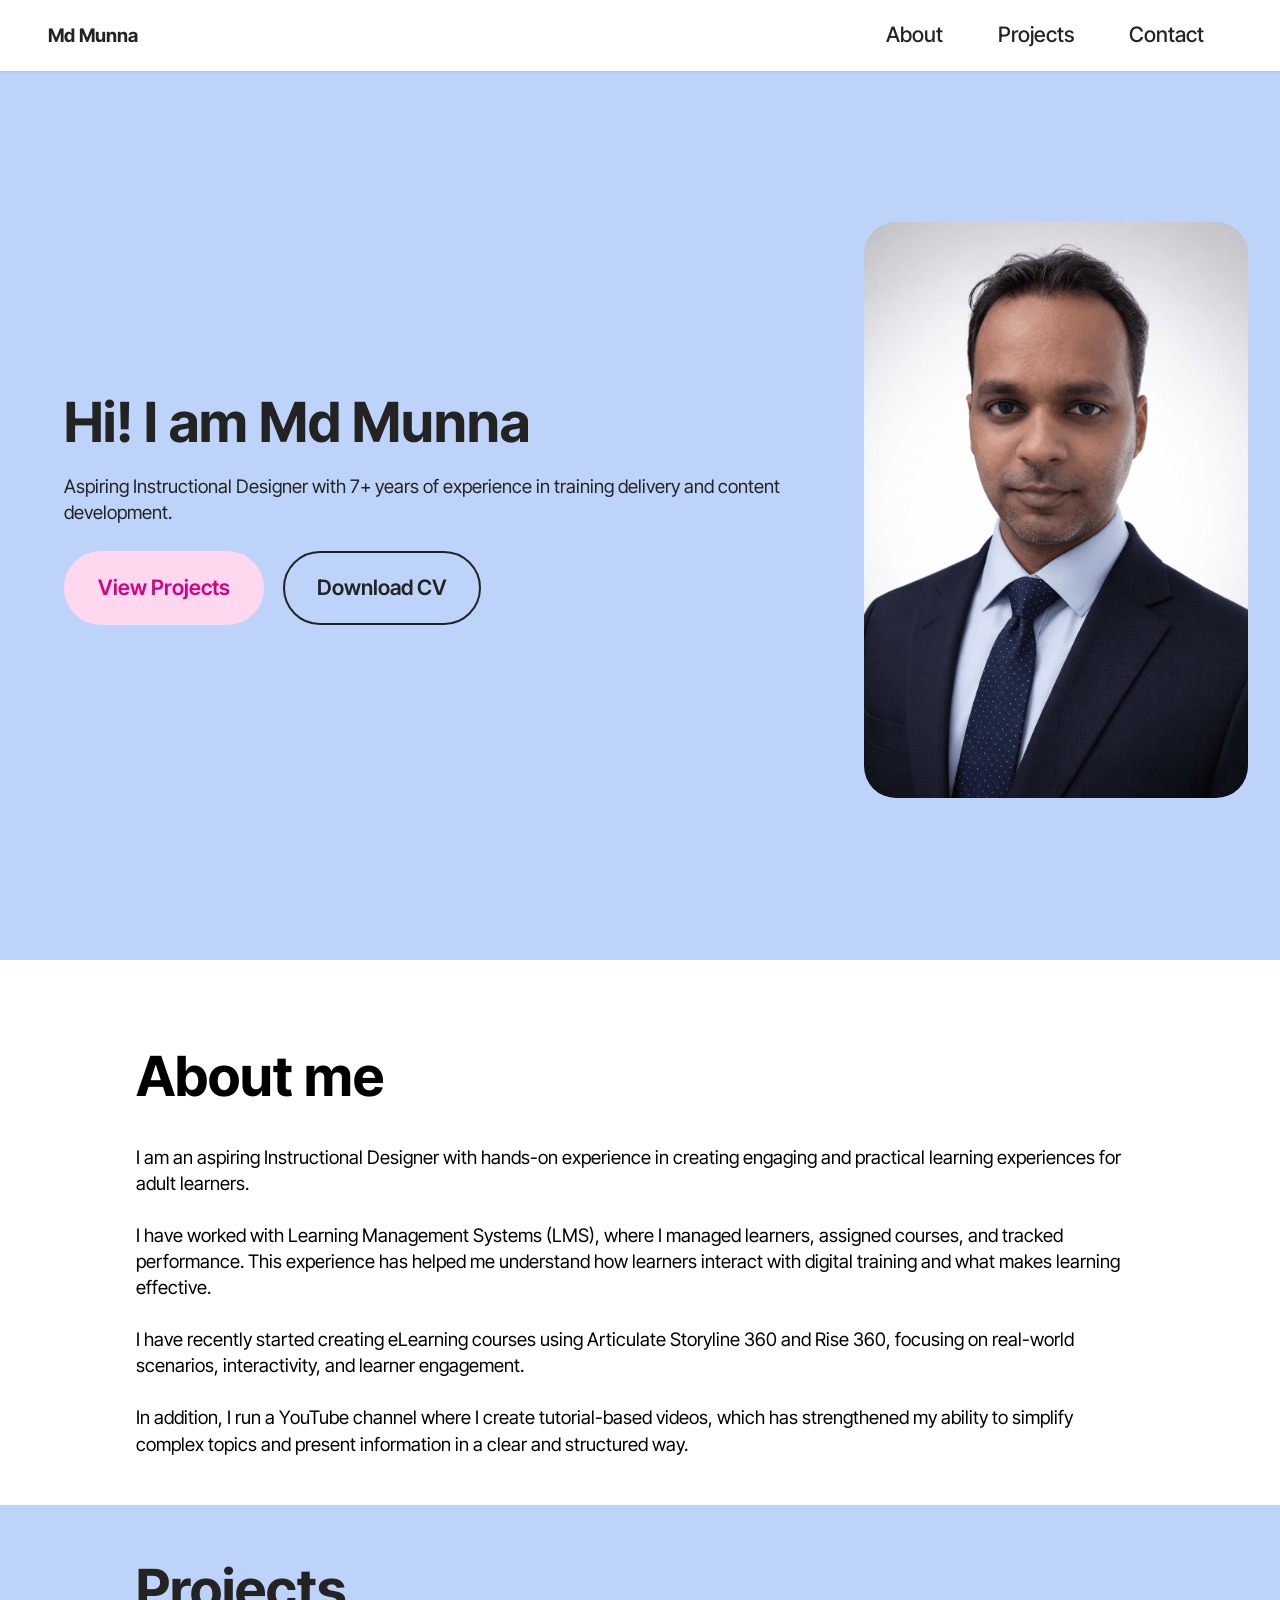
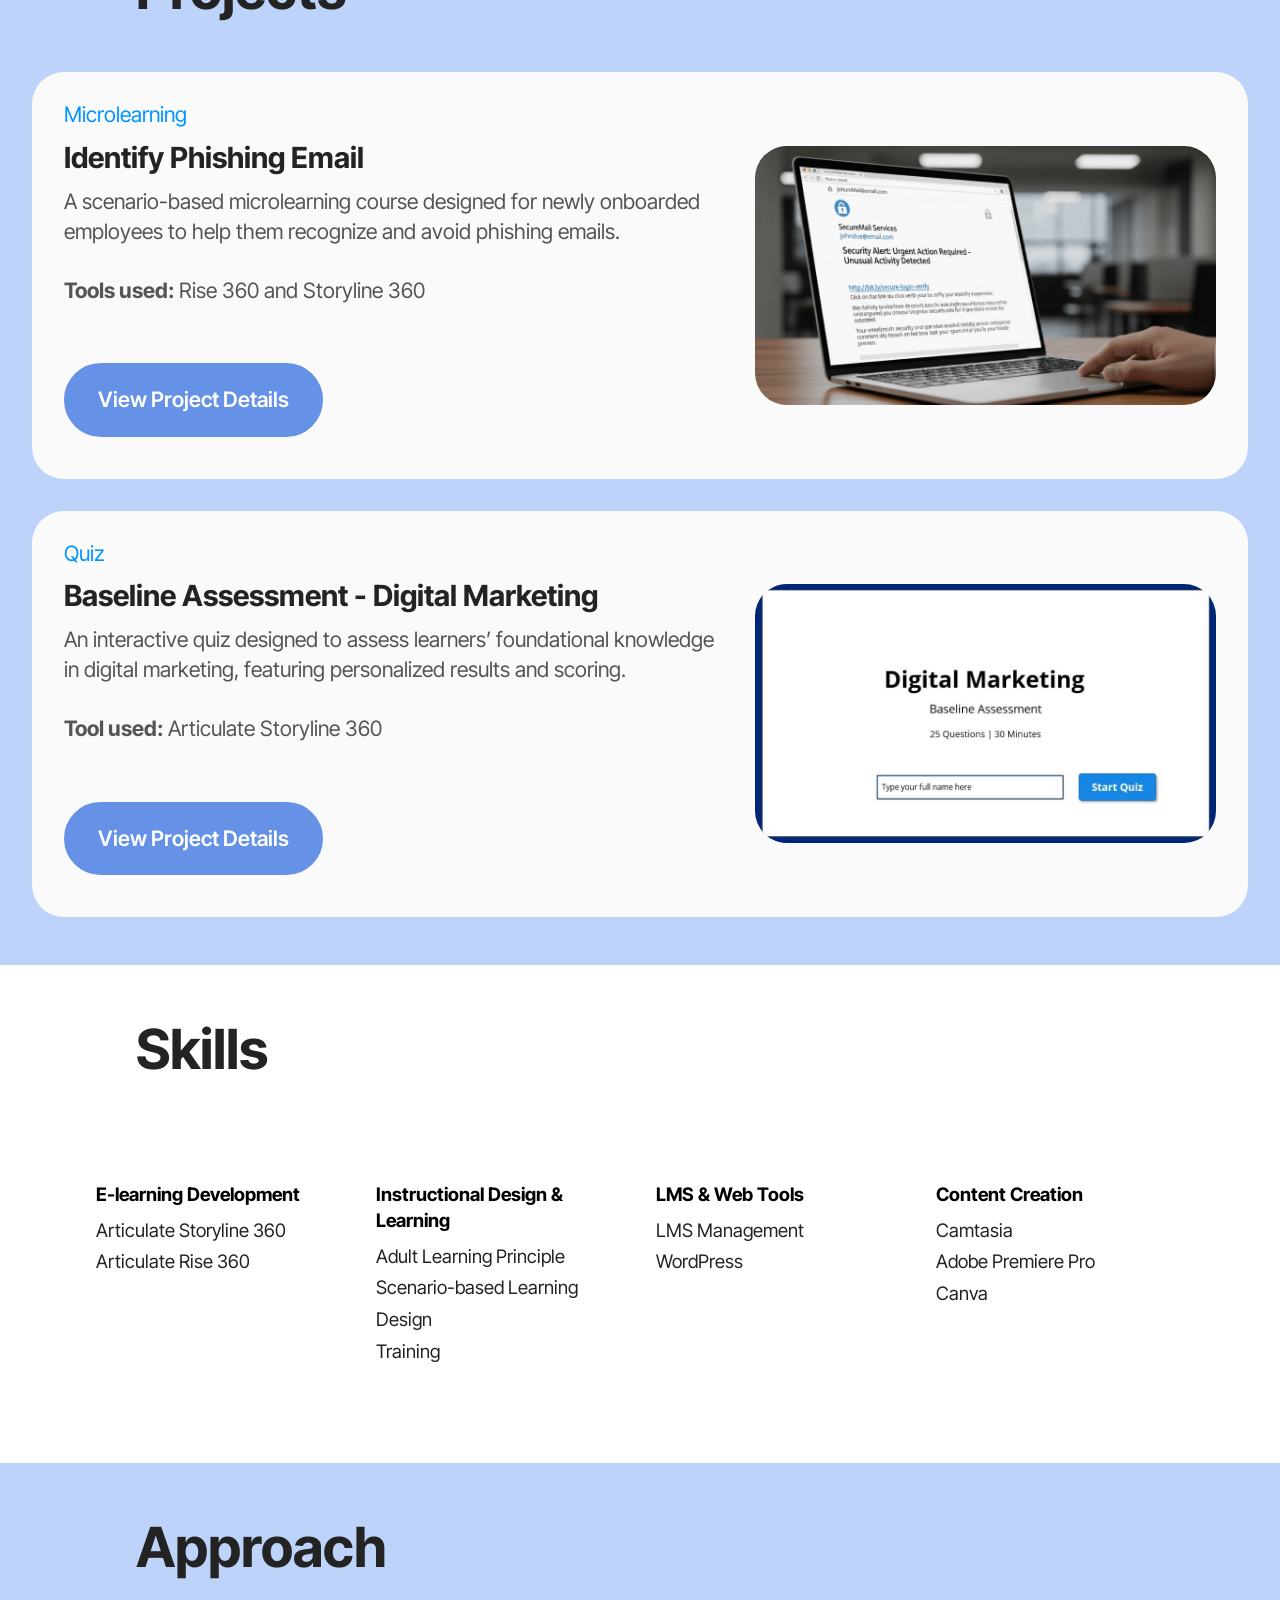
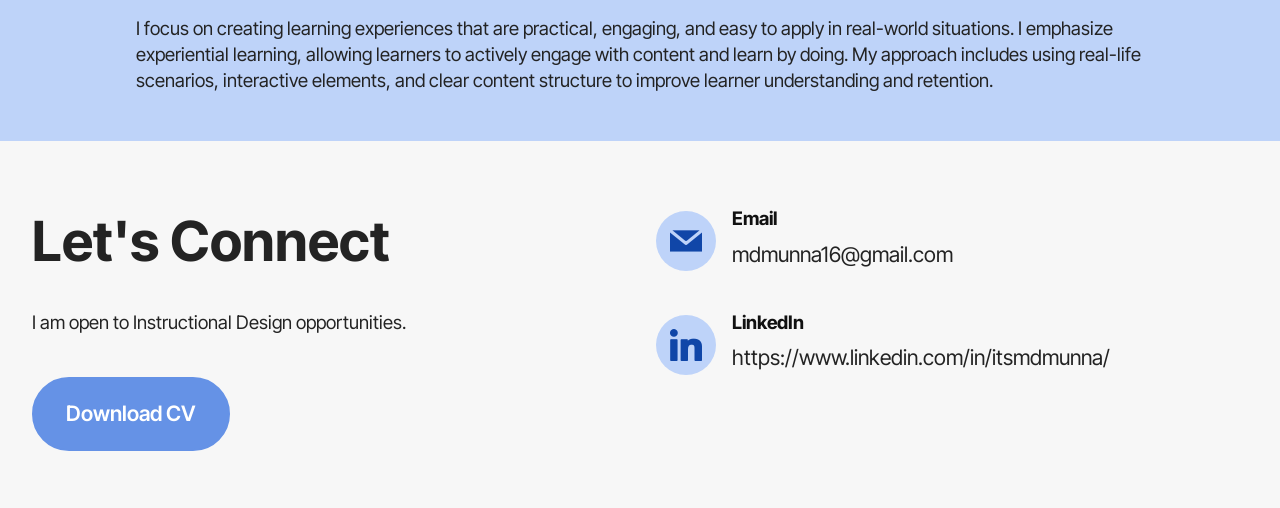
==== commit f0785a72: "Add files via upload" ====
--- a/index.html
+++ b/index.html
@@ -293,7 +293,7 @@
             </div>
         </div>
     </div>
-</section><section class="display-7" style="padding: 0;align-items: center;justify-content: center;flex-wrap: wrap;    align-content: center;display: flex;position: relative;height: 4rem;"><a href="https://mobiri.se/" style="flex: 1 1;height: 4rem;position: absolute;width: 100%;z-index: 1;"><img alt="" style="height: 4rem;" src="[data-uri]"></a><p style="margin: 0;text-align: center;" class="display-7">&#8204;</p><a style="z-index:1" href="https://mobirise.com/html-builder.html">HTML Website Builder</a></section><script src="assets/bootstrap/js/bootstrap.bundle.min.js"></script>  <script src="assets/smoothscroll/smooth-scroll.js"></script>  <script src="assets/ytplayer/index.js"></script>  <script src="assets/dropdown/js/navbar-dropdown.js"></script>  <script src="assets/theme/js/script.js"></script>  
+</section><script src="assets/bootstrap/js/bootstrap.bundle.min.js"></script>  <script src="assets/smoothscroll/smooth-scroll.js"></script>  <script src="assets/ytplayer/index.js"></script>  <script src="assets/dropdown/js/navbar-dropdown.js"></script>  <script src="assets/theme/js/script.js"></script>  
   
   
  <div id="scrollToTop" class="scrollToTop mbr-arrow-up"><a style="text-align: center;"><i class="mbr-arrow-up-icon mbr-arrow-up-icon-cm cm-icon cm-icon-smallarrow-up"></i></a></div>
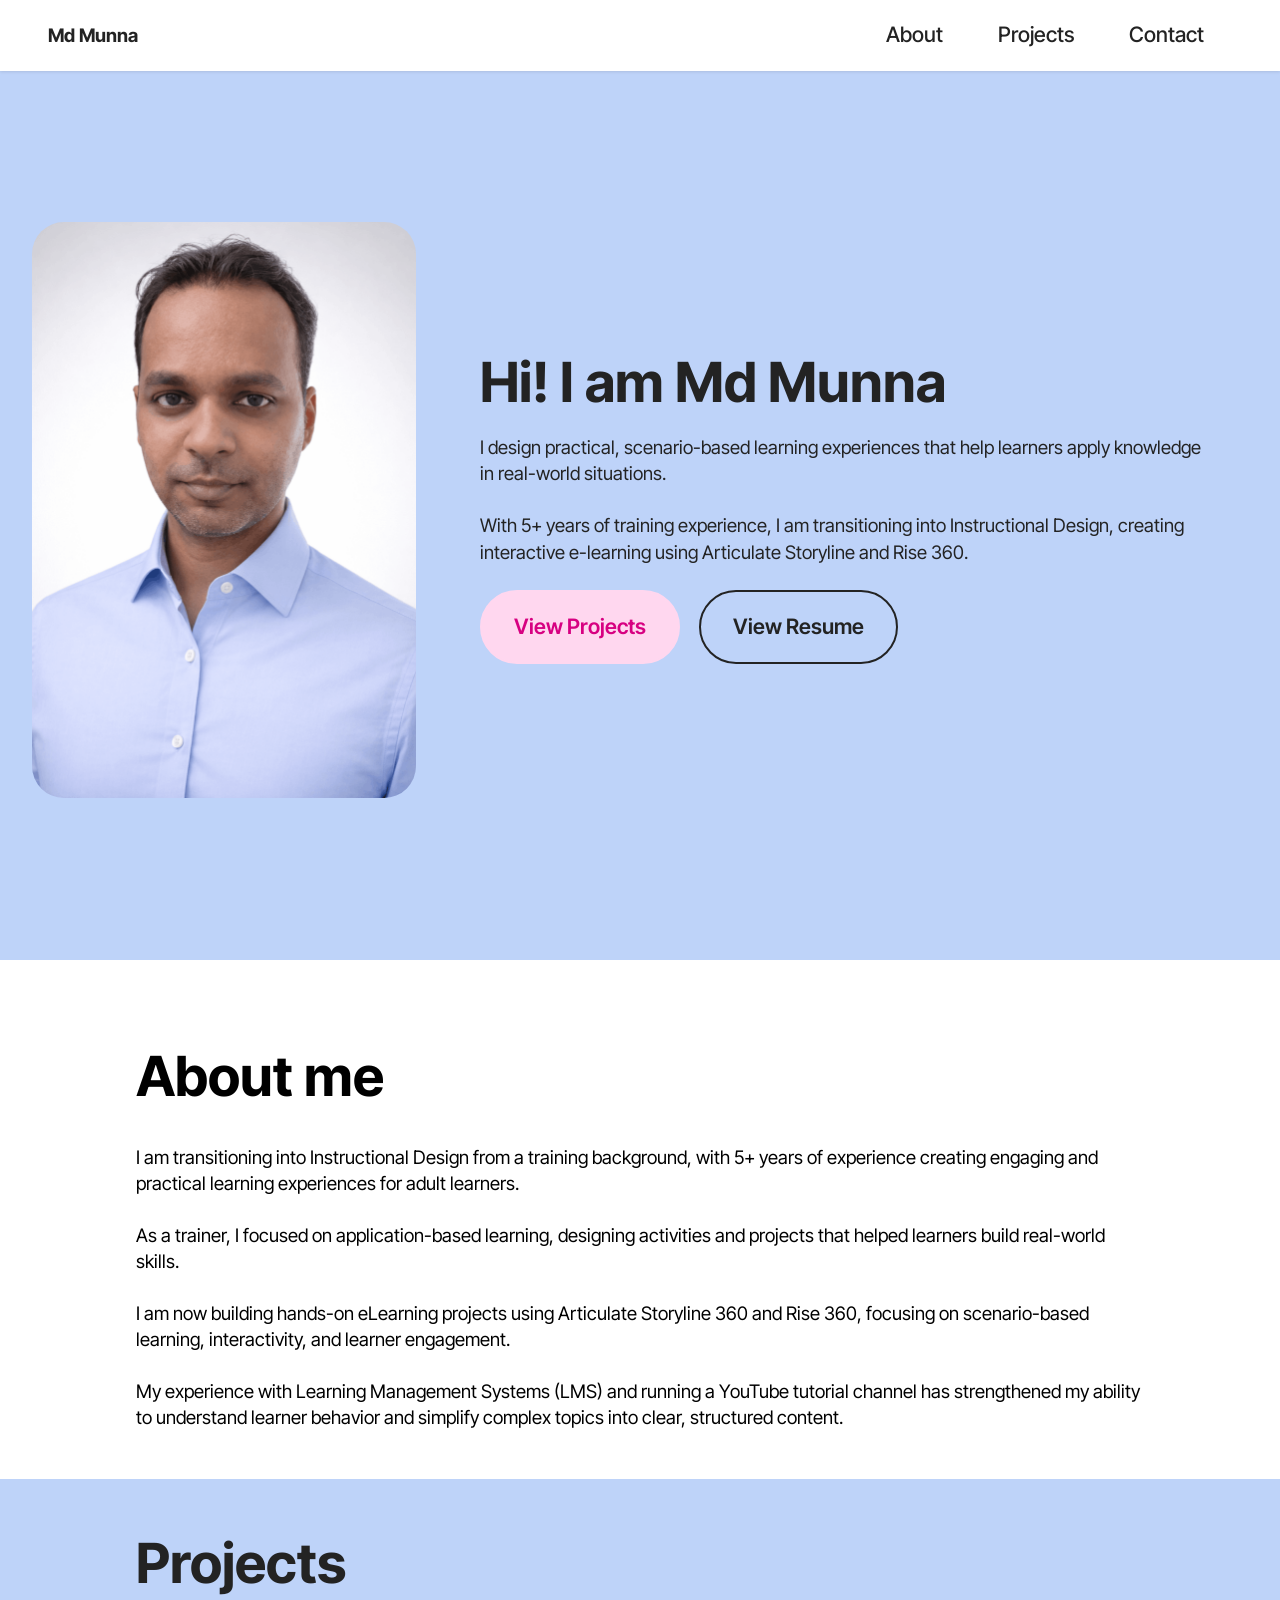
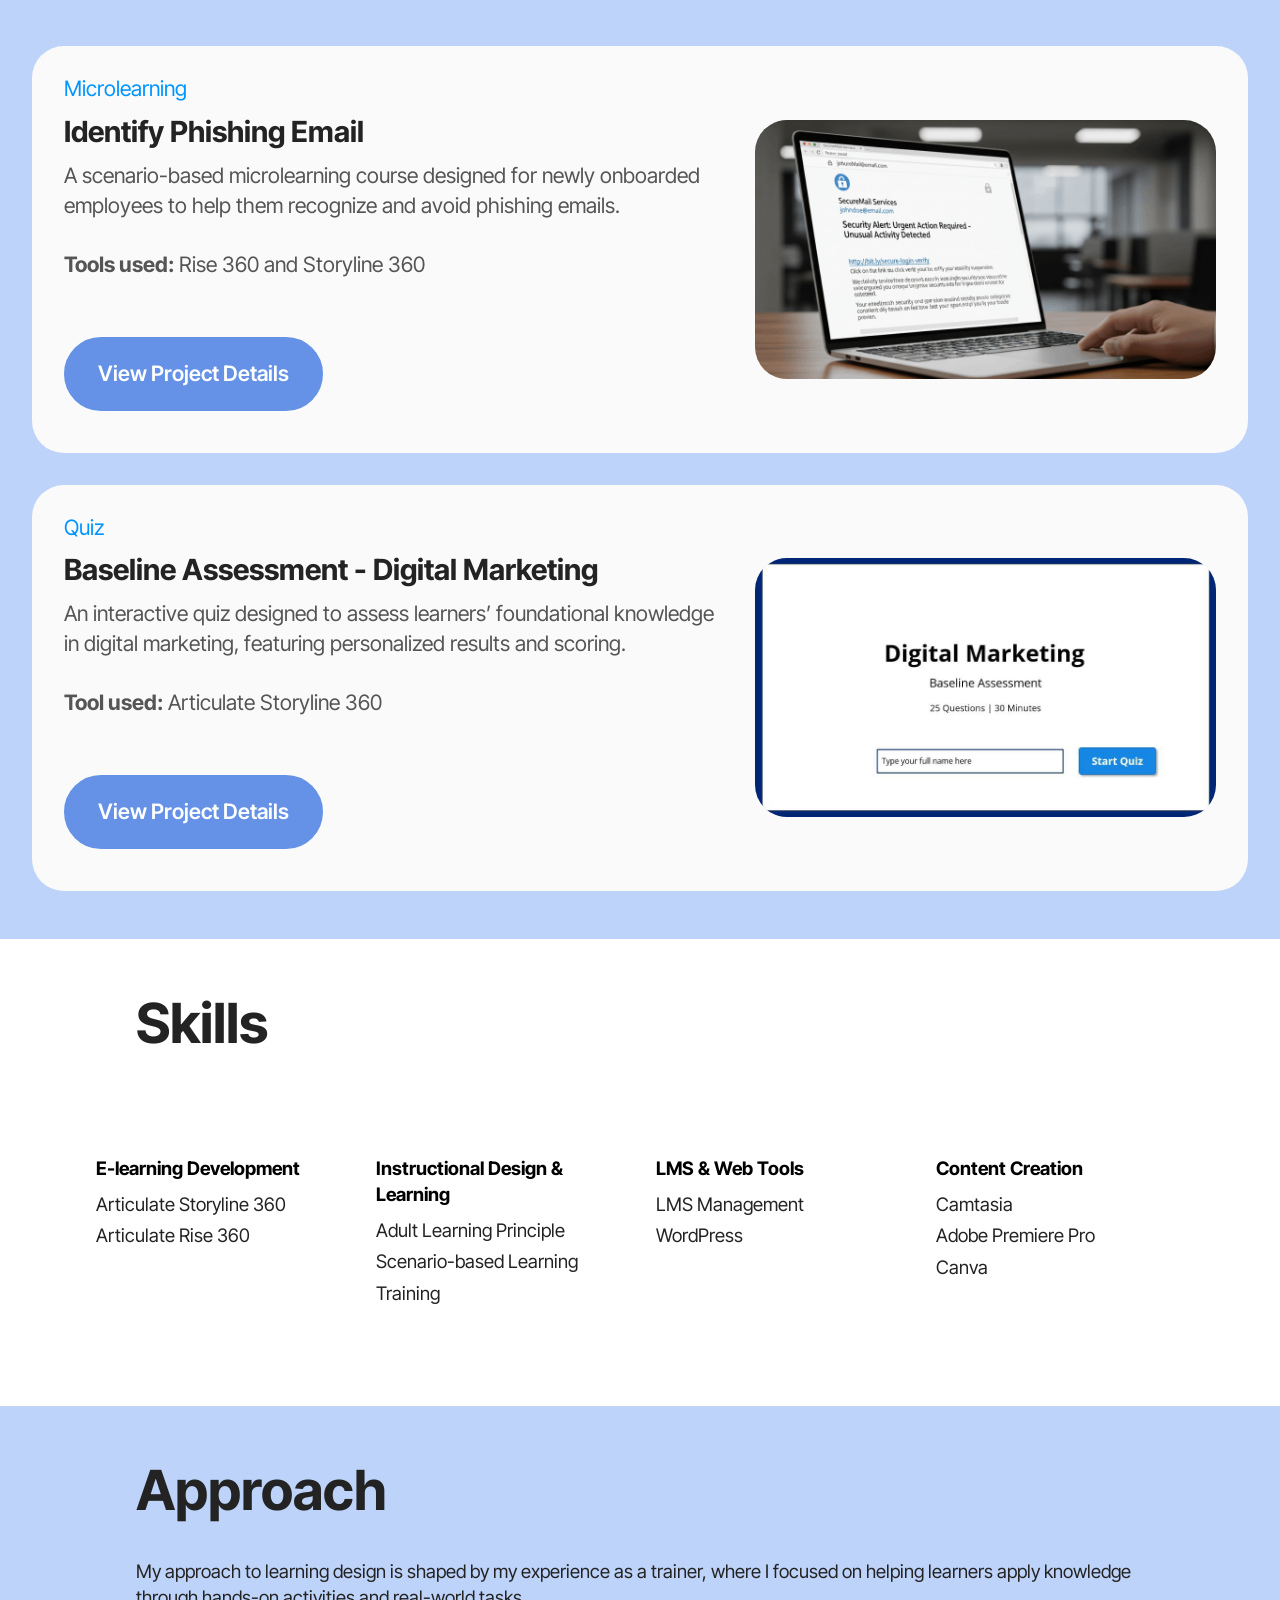
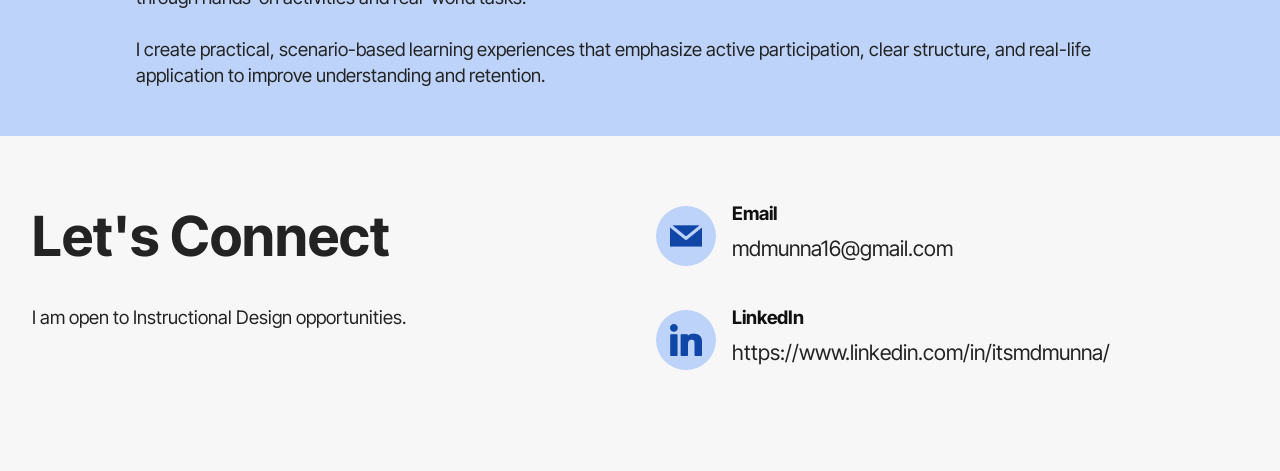
==== commit 44d1db25: "Add files via upload" ====
--- a/index.html
+++ b/index.html
@@ -19,7 +19,7 @@
   <link rel="stylesheet" href="assets/theme/css/style.css">
   <link rel="preload" href="https://fonts.googleapis.com/css?family=Inter+Tight:100,200,300,400,500,600,700,800,900,100i,200i,300i,400i,500i,600i,700i,800i,900i&display=swap" as="style" onload="this.onload=null;this.rel='stylesheet'">
   <noscript><link rel="stylesheet" href="https://fonts.googleapis.com/css?family=Inter+Tight:100,200,300,400,500,600,700,800,900,100i,200i,300i,400i,500i,600i,700i,800i,900i&display=swap"></noscript>
-  <link rel="preload" as="style" href="assets/mobirise/css/mbr-additional.css?v=bSxnpG"><link rel="stylesheet" href="assets/mobirise/css/mbr-additional.css?v=bSxnpG" type="text/css">
+  <link rel="preload" as="style" href="assets/mobirise/css/mbr-additional.css?v=zzfeUD"><link rel="stylesheet" href="assets/mobirise/css/mbr-additional.css?v=zzfeUD" type="text/css">
 
   
   
@@ -66,16 +66,16 @@
     <div class="container">
         <div class="row justify-content-center align-items-center">
             <div class="col-12 col-md-4 image-wrapper">
-                <img src="assets/images/md20munna20portrait-1024x1536.png" alt="">
+                <img src="assets/images/md20munna20portrait-1-816x1224.png" alt="md munna portrait photo">
             </div>
             <div class="col-12 col-md">
                 <div class="text-wrapper">
                     <h1 class="mbr-section-title mbr-fonts-style mb-3 display-2">
                         <strong>Hi! I am Md Munna</strong></h1>
                     <p class="mbr-text mbr-fonts-style display-7">
-                        Aspiring Instructional Designer with 7+ years of experience in training delivery and content development.</p>
+                        I design practical, scenario-based learning experiences that help learners apply knowledge in real-world situations.<br><br>With 5+ years of training experience, I am transitioning into Instructional Design, creating interactive e-learning using Articulate Storyline and Rise 360.<br></p>
                     <div class="mbr-section-btn mt-3"><a class="btn btn-secondary display-4" href="index.html#article11-1t">View Projects</a>
-                        <a class="btn btn-black-outline display-4" href="https://mobiri.se">Download CV</a></div>
+                        <a class="btn btn-black-outline display-4" href="https://drive.google.com/file/d/16GZksMT-exBcBfoJ9zWCvjWCzpfkkQl0/view?usp=drive_link" target="_blank">View Resume</a></div>
                 </div>
             </div>
         </div>
@@ -90,7 +90,13 @@
                 <h3 class="mbr-section-title mbr-fonts-style mb-4 mt-0 display-2">
                 <strong>About me</strong></h3>
                 
-                <p class="mbr-text mbr-fonts-style display-7">I am an aspiring Instructional Designer with hands-on experience in creating engaging and practical learning experiences for adult learners.<br><br>I have worked with Learning Management Systems (LMS), where I managed learners, assigned courses, and tracked performance. This experience has helped me understand how learners interact with digital training and what makes learning effective.<br><br>I have recently started creating eLearning courses using Articulate Storyline 360 and Rise 360, focusing on real-world scenarios, interactivity, and learner engagement.<br><br>In addition, I run a YouTube channel where I create tutorial-based videos, which has strengthened my ability to simplify complex topics and present information in a clear and structured way.</p>
+                <p class="mbr-text mbr-fonts-style display-7">I am transitioning into Instructional Design from a training background, with 5+ years of experience creating engaging and practical learning experiences for adult learners.
+<br>
+<br>As a trainer, I focused on application-based learning, designing activities and projects that helped learners build real-world skills.
+<br>
+<br>I am now building hands-on eLearning projects using Articulate Storyline 360 and Rise 360, focusing on scenario-based learning, interactivity, and learner engagement.
+<br>
+<br>My experience with Learning Management Systems (LMS) and running a YouTube tutorial channel has strengthened my ability to understand learner behavior and simplify complex topics into clear, structured content.&nbsp;<br></p>
             </div>
         </div>
     </div>
@@ -204,7 +210,7 @@
 					<strong>Instructional Design &amp; Learning</strong></h5>
 				<ul class="list mbr-fonts-style display-7">
 					<li class="mbr-text item-wrap">Adult Learning Principle</li>
-					<li class="mbr-text item-wrap">Scenario-based Learning Design</li>
+					<li class="mbr-text item-wrap">Scenario-based Learning</li>
 					<li class="mbr-text item-wrap">Training</li>
 				</ul>
 			</div>
@@ -239,7 +245,9 @@
                 <h3 class="mbr-section-title mbr-fonts-style mb-4 display-2">
                     <strong>Approach</strong></h3>
                 
-                <p class="mbr-text mbr-fonts-style display-7">I focus on creating learning experiences that are practical, engaging, and easy to apply in real-world situations. I emphasize experiential learning, allowing learners to actively engage with content and learn by doing. My approach includes using real-life scenarios, interactive elements, and clear content structure to improve learner understanding and retention.&nbsp;<br></p>
+                <p class="mbr-text mbr-fonts-style display-7">My approach to learning design is shaped by my experience as a trainer, where I focused on helping learners apply knowledge through hands-on activities and real-world tasks.
+<br>
+<br>I create practical, scenario-based learning experiences that emphasize active participation, clear structure, and real-life application to improve understanding and retention.&nbsp;<br></p>
             </div>
         </div>
     </div>
@@ -260,7 +268,7 @@
                             <strong>Let's Connect</strong></h4>
                         <p class="mbr-text mbr-fonts-style mb-4 display-7">
                             I am open to Instructional Design opportunities.</p>
-                        <div class="mbr-section-btn"><a class="btn btn-warning display-4" href="https://mobiri.se">Download CV</a></div>
+                        
                     </div>
                 </div>
             </div>
@@ -293,7 +301,9 @@
             </div>
         </div>
     </div>
-</section><script src="assets/bootstrap/js/bootstrap.bundle.min.js"></script>  <script src="assets/smoothscroll/smooth-scroll.js"></script>  <script src="assets/ytplayer/index.js"></script>  <script src="assets/dropdown/js/navbar-dropdown.js"></script>  <script src="assets/theme/js/script.js"></script>  
+</section>
+
+<script src="assets/bootstrap/js/bootstrap.bundle.min.js"></script>  <script src="assets/smoothscroll/smooth-scroll.js"></script>  <script src="assets/ytplayer/index.js"></script>  <script src="assets/dropdown/js/navbar-dropdown.js"></script>  <script src="assets/theme/js/script.js"></script>  
   
   
  <div id="scrollToTop" class="scrollToTop mbr-arrow-up"><a style="text-align: center;"><i class="mbr-arrow-up-icon mbr-arrow-up-icon-cm cm-icon cm-icon-smallarrow-up"></i></a></div>
--- a/assets/mobirise/css/mbr-additional.css
+++ b/assets/mobirise/css/mbr-additional.css
@@ -784,6 +784,375 @@
   outline-offset: 2px !important;
   transition: outline 0.2s ease-in-out;
 }
+.cid-vecSqkPWI4 {
+  z-index: 1000;
+  width: 100%;
+  position: relative;
+  min-height: 60px;
+}
+.cid-vecSqkPWI4 nav.navbar {
+  position: fixed;
+}
+.cid-vecSqkPWI4 .dropdown-item:before {
+  font-family: Moririse2 !important;
+  content: "\e966";
+  display: inline-block;
+  width: 0;
+  position: absolute;
+  left: 1rem;
+  top: 0.5rem;
+  margin-right: 0.5rem;
+  line-height: 1;
+  font-size: inherit;
+  vertical-align: middle;
+  text-align: center;
+  overflow: hidden;
+  transform: scale(0, 1);
+  transition: all 0.25s ease-in-out;
+}
+.cid-vecSqkPWI4 .dropdown-menu {
+  padding: 0;
+  border-radius: 4px;
+  box-shadow: 0 1px 3px 0 rgba(0, 0, 0, 0.1);
+}
+.cid-vecSqkPWI4 .dropdown-item {
+  border-bottom: 1px solid #e6e6e6;
+}
+.cid-vecSqkPWI4 .dropdown-item:hover,
+.cid-vecSqkPWI4 .dropdown-item:focus {
+  background: #2b7a69 !important;
+  color: white !important;
+}
+.cid-vecSqkPWI4 .dropdown-item:hover span {
+  color: white;
+}
+.cid-vecSqkPWI4 .dropdown-item:first-child {
+  border-top-left-radius: 4px;
+  border-top-right-radius: 4px;
+}
+.cid-vecSqkPWI4 .dropdown-item:last-child {
+  border-bottom: none;
+  border-bottom-left-radius: 4px;
+  border-bottom-right-radius: 4px;
+}
+.cid-vecSqkPWI4 .nav-dropdown .link {
+  padding: 0 0.3em !important;
+  margin: 0.667em 1em !important;
+}
+.cid-vecSqkPWI4 .nav-dropdown .link.dropdown-toggle::after {
+  margin-left: 0.5rem;
+  margin-top: 0.2rem;
+}
+.cid-vecSqkPWI4 .nav-link {
+  position: relative;
+}
+.cid-vecSqkPWI4 .container {
+  display: flex;
+  margin: auto;
+  flex-wrap: nowrap;
+}
+@media (max-width: 991px) {
+  .cid-vecSqkPWI4 .container {
+    flex-wrap: wrap;
+  }
+}
+.cid-vecSqkPWI4 .container-fluid {
+  flex-wrap: nowrap;
+}
+@media (max-width: 991px) {
+  .cid-vecSqkPWI4 .container-fluid {
+    flex-wrap: wrap;
+  }
+}
+.cid-vecSqkPWI4 .iconfont-wrapper {
+  color: #000000 !important;
+  font-size: 1.5rem;
+  padding-right: 0.5rem;
+}
+.cid-vecSqkPWI4 .dropdown-menu,
+.cid-vecSqkPWI4 .navbar.opened {
+  background: #ffffff !important;
+}
+.cid-vecSqkPWI4 .nav-item:focus,
+.cid-vecSqkPWI4 .nav-link:focus {
+  outline: none;
+}
+.cid-vecSqkPWI4 .dropdown .dropdown-menu .dropdown-item {
+  width: auto;
+  transition: all 0.25s ease-in-out;
+}
+.cid-vecSqkPWI4 .dropdown .dropdown-menu .dropdown-item::after {
+  right: 0.5rem;
+}
+.cid-vecSqkPWI4 .dropdown .dropdown-menu .dropdown-item .mbr-iconfont {
+  margin-right: 0.5rem;
+  vertical-align: sub;
+}
+.cid-vecSqkPWI4 .dropdown .dropdown-menu .dropdown-item .mbr-iconfont:before {
+  display: inline-block;
+  transform: scale(1, 1);
+  transition: all 0.25s ease-in-out;
+}
+.cid-vecSqkPWI4 .collapsed .dropdown-menu .dropdown-item:before {
+  display: none;
+}
+.cid-vecSqkPWI4 .collapsed .dropdown .dropdown-menu .dropdown-item {
+  padding: 0.235em 1.5em 0.235em 1.5em !important;
+  transition: none;
+  margin: 0 !important;
+}
+.cid-vecSqkPWI4 .navbar {
+  min-height: 70px;
+  transition: all 0.3s;
+  border-bottom: 1px solid transparent;
+  box-shadow: 0 1px 3px 0 rgba(0, 0, 0, 0.1);
+  background: #ffffff;
+}
+.cid-vecSqkPWI4 .navbar.opened {
+  transition: all 0.3s;
+}
+.cid-vecSqkPWI4 .navbar .dropdown-item {
+  padding: 0.5rem 1.8rem;
+}
+.cid-vecSqkPWI4 .navbar .navbar-logo img {
+  width: auto;
+}
+.cid-vecSqkPWI4 .navbar .navbar-collapse {
+  justify-content: flex-end;
+  z-index: 1;
+}
+.cid-vecSqkPWI4 .navbar.collapsed {
+  justify-content: center;
+}
+.cid-vecSqkPWI4 .navbar.collapsed .nav-item .nav-link::before {
+  display: none;
+}
+.cid-vecSqkPWI4 .navbar.collapsed.opened .dropdown-menu {
+  top: 0;
+}
+.cid-vecSqkPWI4 .navbar.collapsed .dropdown-menu .dropdown-submenu {
+  left: 0 !important;
+}
+.cid-vecSqkPWI4 .navbar.collapsed .dropdown-menu .dropdown-item:after {
+  right: auto;
+}
+.cid-vecSqkPWI4 .navbar.collapsed .dropdown-menu .dropdown-toggle[data-toggle="dropdown-submenu"]:after {
+  margin-left: 0.5rem;
+  margin-top: 0.2rem;
+  border-top: 0.35em solid;
+  border-right: 0.35em solid transparent;
+  border-left: 0.35em solid transparent;
+  border-bottom: 0;
+  top: 41%;
+}
+.cid-vecSqkPWI4 .navbar.collapsed ul.navbar-nav li {
+  margin: auto;
+}
+.cid-vecSqkPWI4 .navbar.collapsed .dropdown-menu .dropdown-item {
+  padding: 0.25rem 1.5rem;
+  text-align: center;
+}
+.cid-vecSqkPWI4 .navbar.collapsed .icons-menu {
+  padding-left: 0;
+  padding-right: 0;
+  padding-top: 0.5rem;
+  padding-bottom: 0.5rem;
+}
+@media (max-width: 991px) {
+  .cid-vecSqkPWI4 .navbar .nav-item .nav-link::before {
+    display: none;
+  }
+  .cid-vecSqkPWI4 .navbar.opened .dropdown-menu {
+    top: 0;
+  }
+  .cid-vecSqkPWI4 .navbar .dropdown-menu .dropdown-submenu {
+    left: 0 !important;
+  }
+  .cid-vecSqkPWI4 .navbar .dropdown-menu .dropdown-item:after {
+    right: auto;
+  }
+  .cid-vecSqkPWI4 .navbar .dropdown-menu .dropdown-toggle[data-toggle="dropdown-submenu"]:after {
+    margin-left: 0.5rem;
+    margin-top: 0.2rem;
+    border-top: 0.35em solid;
+    border-right: 0.35em solid transparent;
+    border-left: 0.35em solid transparent;
+    border-bottom: 0;
+    top: 40%;
+  }
+  .cid-vecSqkPWI4 .navbar .navbar-logo img {
+    height: 3rem !important;
+  }
+  .cid-vecSqkPWI4 .navbar ul.navbar-nav li {
+    margin: auto;
+  }
+  .cid-vecSqkPWI4 .navbar .dropdown-menu .dropdown-item {
+    padding: 0.25rem 1.5rem !important;
+    text-align: center;
+  }
+  .cid-vecSqkPWI4 .navbar .navbar-brand {
+    flex-shrink: initial;
+    flex-basis: auto;
+    word-break: break-word;
+    padding-right: 2rem;
+  }
+  .cid-vecSqkPWI4 .navbar .navbar-toggler {
+    flex-basis: auto;
+  }
+  .cid-vecSqkPWI4 .navbar .icons-menu {
+    padding-left: 0;
+    padding-top: 0.5rem;
+    padding-bottom: 0.5rem;
+  }
+}
+@media (max-width: 991px) and (max-width: 767px) {
+  .cid-vecSqkPWI4 .navbar .navbar-brand {
+    width: calc(100% - 31px);
+  }
+}
+.cid-vecSqkPWI4 .navbar.navbar-short {
+  min-height: 60px;
+}
+.cid-vecSqkPWI4 .navbar.navbar-short .navbar-logo img {
+  height: 2.5rem !important;
+}
+.cid-vecSqkPWI4 .navbar.navbar-short .navbar-brand {
+  min-height: 60px;
+  padding: 0;
+}
+.cid-vecSqkPWI4 .navbar-brand {
+  min-height: 70px;
+  flex-shrink: 0;
+  align-items: center;
+  margin-right: 0;
+  padding: 10px 0;
+  transition: all 0.3s;
+  word-break: break-word;
+  z-index: 1;
+}
+.cid-vecSqkPWI4 .navbar-brand .navbar-caption {
+  line-height: inherit !important;
+}
+.cid-vecSqkPWI4 .navbar-brand .navbar-logo a {
+  outline: none;
+}
+.cid-vecSqkPWI4 .dropdown-item.active,
+.cid-vecSqkPWI4 .dropdown-item:active {
+  background-color: transparent;
+}
+.cid-vecSqkPWI4 .navbar-expand-lg .navbar-nav .nav-link {
+  padding: 0;
+}
+.cid-vecSqkPWI4 .nav-dropdown .link.dropdown-toggle {
+  margin-right: 1.667em;
+}
+.cid-vecSqkPWI4 .nav-dropdown .link.dropdown-toggle[aria-expanded="true"] {
+  margin-right: 0;
+  padding: 0.667em 1.667em;
+}
+.cid-vecSqkPWI4 .navbar.navbar-expand-lg .dropdown .dropdown-menu {
+  background: #ffffff;
+}
+.cid-vecSqkPWI4 .navbar.navbar-expand-lg .dropdown .dropdown-menu .dropdown-submenu {
+  margin: 0;
+  left: 100%;
+}
+.cid-vecSqkPWI4 .navbar .dropdown.open > .dropdown-menu {
+  display: block;
+}
+.cid-vecSqkPWI4 ul.navbar-nav {
+  flex-wrap: wrap;
+}
+.cid-vecSqkPWI4 .navbar-buttons {
+  text-align: center;
+  min-width: 170px;
+}
+.cid-vecSqkPWI4 button.navbar-toggler {
+  outline: none;
+  width: 31px;
+  height: 20px;
+  cursor: pointer;
+  transition: all 0.2s;
+  position: relative;
+  align-self: center;
+}
+.cid-vecSqkPWI4 button.navbar-toggler .hamburger span {
+  position: absolute;
+  right: 0;
+  width: 30px;
+  height: 2px;
+  border-right: 5px;
+  background-color: #000000;
+}
+.cid-vecSqkPWI4 button.navbar-toggler .hamburger span:nth-child(1) {
+  top: 0;
+  transition: all 0.2s;
+}
+.cid-vecSqkPWI4 button.navbar-toggler .hamburger span:nth-child(2) {
+  top: 8px;
+  transition: all 0.15s;
+}
+.cid-vecSqkPWI4 button.navbar-toggler .hamburger span:nth-child(3) {
+  top: 8px;
+  transition: all 0.15s;
+}
+.cid-vecSqkPWI4 button.navbar-toggler .hamburger span:nth-child(4) {
+  top: 16px;
+  transition: all 0.2s;
+}
+.cid-vecSqkPWI4 nav.opened .hamburger span:nth-child(1) {
+  top: 8px;
+  width: 0;
+  opacity: 0;
+  right: 50%;
+  transition: all 0.2s;
+}
+.cid-vecSqkPWI4 nav.opened .hamburger span:nth-child(2) {
+  transform: rotate(45deg);
+  transition: all 0.25s;
+}
+.cid-vecSqkPWI4 nav.opened .hamburger span:nth-child(3) {
+  transform: rotate(-45deg);
+  transition: all 0.25s;
+}
+.cid-vecSqkPWI4 nav.opened .hamburger span:nth-child(4) {
+  top: 8px;
+  width: 0;
+  opacity: 0;
+  right: 50%;
+  transition: all 0.2s;
+}
+.cid-vecSqkPWI4 .navbar-dropdown {
+  padding: 0 1rem;
+  position: fixed;
+}
+.cid-vecSqkPWI4 a.nav-link {
+  display: flex;
+  align-items: center;
+  justify-content: center;
+}
+.cid-vecSqkPWI4 .icons-menu {
+  flex-wrap: nowrap;
+  display: flex;
+  justify-content: center;
+  padding-left: 1rem;
+  padding-right: 1rem;
+  padding-top: 0.3rem;
+  text-align: center;
+}
+@media screen and (-ms-high-contrast: active), (-ms-high-contrast: none) {
+  .cid-vecSqkPWI4 .navbar {
+    height: 70px;
+  }
+  .cid-vecSqkPWI4 .navbar.opened {
+    height: auto;
+  }
+  .cid-vecSqkPWI4 .nav-item .nav-link:hover::before {
+    width: 175%;
+    max-width: calc(100% + 2rem);
+    left: -1rem;
+  }
+}
 .cid-vedeVQF8Mv {
   background-color: #bed3f9;
 }
@@ -798,9 +1167,6 @@
   height: 100%;
   position: absolute;
   top: 0;
-}
-.cid-vedeVQF8Mv .row {
-  flex-direction: row-reverse;
 }
 @media (max-width: 991px) {
   .cid-vedeVQF8Mv .image-wrapper {
@@ -1047,7 +1413,7 @@
 }
 .cid-vecb2qCPnY {
   padding-top: 4rem;
-  padding-bottom: 3rem;
+  padding-bottom: 4rem;
   background-color: #f7f7f7;
 }
 .cid-vecb2qCPnY .mbr-fallback-image.disabled {
@@ -2194,375 +2560,6 @@
     left: -1rem;
   }
 }
-.cid-vecSqkPWI4 {
-  z-index: 1000;
-  width: 100%;
-  position: relative;
-  min-height: 60px;
-}
-.cid-vecSqkPWI4 nav.navbar {
-  position: fixed;
-}
-.cid-vecSqkPWI4 .dropdown-item:before {
-  font-family: Moririse2 !important;
-  content: "\e966";
-  display: inline-block;
-  width: 0;
-  position: absolute;
-  left: 1rem;
-  top: 0.5rem;
-  margin-right: 0.5rem;
-  line-height: 1;
-  font-size: inherit;
-  vertical-align: middle;
-  text-align: center;
-  overflow: hidden;
-  transform: scale(0, 1);
-  transition: all 0.25s ease-in-out;
-}
-.cid-vecSqkPWI4 .dropdown-menu {
-  padding: 0;
-  border-radius: 4px;
-  box-shadow: 0 1px 3px 0 rgba(0, 0, 0, 0.1);
-}
-.cid-vecSqkPWI4 .dropdown-item {
-  border-bottom: 1px solid #e6e6e6;
-}
-.cid-vecSqkPWI4 .dropdown-item:hover,
-.cid-vecSqkPWI4 .dropdown-item:focus {
-  background: #2b7a69 !important;
-  color: white !important;
-}
-.cid-vecSqkPWI4 .dropdown-item:hover span {
-  color: white;
-}
-.cid-vecSqkPWI4 .dropdown-item:first-child {
-  border-top-left-radius: 4px;
-  border-top-right-radius: 4px;
-}
-.cid-vecSqkPWI4 .dropdown-item:last-child {
-  border-bottom: none;
-  border-bottom-left-radius: 4px;
-  border-bottom-right-radius: 4px;
-}
-.cid-vecSqkPWI4 .nav-dropdown .link {
-  padding: 0 0.3em !important;
-  margin: 0.667em 1em !important;
-}
-.cid-vecSqkPWI4 .nav-dropdown .link.dropdown-toggle::after {
-  margin-left: 0.5rem;
-  margin-top: 0.2rem;
-}
-.cid-vecSqkPWI4 .nav-link {
-  position: relative;
-}
-.cid-vecSqkPWI4 .container {
-  display: flex;
-  margin: auto;
-  flex-wrap: nowrap;
-}
-@media (max-width: 991px) {
-  .cid-vecSqkPWI4 .container {
-    flex-wrap: wrap;
-  }
-}
-.cid-vecSqkPWI4 .container-fluid {
-  flex-wrap: nowrap;
-}
-@media (max-width: 991px) {
-  .cid-vecSqkPWI4 .container-fluid {
-    flex-wrap: wrap;
-  }
-}
-.cid-vecSqkPWI4 .iconfont-wrapper {
-  color: #000000 !important;
-  font-size: 1.5rem;
-  padding-right: 0.5rem;
-}
-.cid-vecSqkPWI4 .dropdown-menu,
-.cid-vecSqkPWI4 .navbar.opened {
-  background: #ffffff !important;
-}
-.cid-vecSqkPWI4 .nav-item:focus,
-.cid-vecSqkPWI4 .nav-link:focus {
-  outline: none;
-}
-.cid-vecSqkPWI4 .dropdown .dropdown-menu .dropdown-item {
-  width: auto;
-  transition: all 0.25s ease-in-out;
-}
-.cid-vecSqkPWI4 .dropdown .dropdown-menu .dropdown-item::after {
-  right: 0.5rem;
-}
-.cid-vecSqkPWI4 .dropdown .dropdown-menu .dropdown-item .mbr-iconfont {
-  margin-right: 0.5rem;
-  vertical-align: sub;
-}
-.cid-vecSqkPWI4 .dropdown .dropdown-menu .dropdown-item .mbr-iconfont:before {
-  display: inline-block;
-  transform: scale(1, 1);
-  transition: all 0.25s ease-in-out;
-}
-.cid-vecSqkPWI4 .collapsed .dropdown-menu .dropdown-item:before {
-  display: none;
-}
-.cid-vecSqkPWI4 .collapsed .dropdown .dropdown-menu .dropdown-item {
-  padding: 0.235em 1.5em 0.235em 1.5em !important;
-  transition: none;
-  margin: 0 !important;
-}
-.cid-vecSqkPWI4 .navbar {
-  min-height: 70px;
-  transition: all 0.3s;
-  border-bottom: 1px solid transparent;
-  box-shadow: 0 1px 3px 0 rgba(0, 0, 0, 0.1);
-  background: #ffffff;
-}
-.cid-vecSqkPWI4 .navbar.opened {
-  transition: all 0.3s;
-}
-.cid-vecSqkPWI4 .navbar .dropdown-item {
-  padding: 0.5rem 1.8rem;
-}
-.cid-vecSqkPWI4 .navbar .navbar-logo img {
-  width: auto;
-}
-.cid-vecSqkPWI4 .navbar .navbar-collapse {
-  justify-content: flex-end;
-  z-index: 1;
-}
-.cid-vecSqkPWI4 .navbar.collapsed {
-  justify-content: center;
-}
-.cid-vecSqkPWI4 .navbar.collapsed .nav-item .nav-link::before {
-  display: none;
-}
-.cid-vecSqkPWI4 .navbar.collapsed.opened .dropdown-menu {
-  top: 0;
-}
-.cid-vecSqkPWI4 .navbar.collapsed .dropdown-menu .dropdown-submenu {
-  left: 0 !important;
-}
-.cid-vecSqkPWI4 .navbar.collapsed .dropdown-menu .dropdown-item:after {
-  right: auto;
-}
-.cid-vecSqkPWI4 .navbar.collapsed .dropdown-menu .dropdown-toggle[data-toggle="dropdown-submenu"]:after {
-  margin-left: 0.5rem;
-  margin-top: 0.2rem;
-  border-top: 0.35em solid;
-  border-right: 0.35em solid transparent;
-  border-left: 0.35em solid transparent;
-  border-bottom: 0;
-  top: 41%;
-}
-.cid-vecSqkPWI4 .navbar.collapsed ul.navbar-nav li {
-  margin: auto;
-}
-.cid-vecSqkPWI4 .navbar.collapsed .dropdown-menu .dropdown-item {
-  padding: 0.25rem 1.5rem;
-  text-align: center;
-}
-.cid-vecSqkPWI4 .navbar.collapsed .icons-menu {
-  padding-left: 0;
-  padding-right: 0;
-  padding-top: 0.5rem;
-  padding-bottom: 0.5rem;
-}
-@media (max-width: 991px) {
-  .cid-vecSqkPWI4 .navbar .nav-item .nav-link::before {
-    display: none;
-  }
-  .cid-vecSqkPWI4 .navbar.opened .dropdown-menu {
-    top: 0;
-  }
-  .cid-vecSqkPWI4 .navbar .dropdown-menu .dropdown-submenu {
-    left: 0 !important;
-  }
-  .cid-vecSqkPWI4 .navbar .dropdown-menu .dropdown-item:after {
-    right: auto;
-  }
-  .cid-vecSqkPWI4 .navbar .dropdown-menu .dropdown-toggle[data-toggle="dropdown-submenu"]:after {
-    margin-left: 0.5rem;
-    margin-top: 0.2rem;
-    border-top: 0.35em solid;
-    border-right: 0.35em solid transparent;
-    border-left: 0.35em solid transparent;
-    border-bottom: 0;
-    top: 40%;
-  }
-  .cid-vecSqkPWI4 .navbar .navbar-logo img {
-    height: 3rem !important;
-  }
-  .cid-vecSqkPWI4 .navbar ul.navbar-nav li {
-    margin: auto;
-  }
-  .cid-vecSqkPWI4 .navbar .dropdown-menu .dropdown-item {
-    padding: 0.25rem 1.5rem !important;
-    text-align: center;
-  }
-  .cid-vecSqkPWI4 .navbar .navbar-brand {
-    flex-shrink: initial;
-    flex-basis: auto;
-    word-break: break-word;
-    padding-right: 2rem;
-  }
-  .cid-vecSqkPWI4 .navbar .navbar-toggler {
-    flex-basis: auto;
-  }
-  .cid-vecSqkPWI4 .navbar .icons-menu {
-    padding-left: 0;
-    padding-top: 0.5rem;
-    padding-bottom: 0.5rem;
-  }
-}
-@media (max-width: 991px) and (max-width: 767px) {
-  .cid-vecSqkPWI4 .navbar .navbar-brand {
-    width: calc(100% - 31px);
-  }
-}
-.cid-vecSqkPWI4 .navbar.navbar-short {
-  min-height: 60px;
-}
-.cid-vecSqkPWI4 .navbar.navbar-short .navbar-logo img {
-  height: 2.5rem !important;
-}
-.cid-vecSqkPWI4 .navbar.navbar-short .navbar-brand {
-  min-height: 60px;
-  padding: 0;
-}
-.cid-vecSqkPWI4 .navbar-brand {
-  min-height: 70px;
-  flex-shrink: 0;
-  align-items: center;
-  margin-right: 0;
-  padding: 10px 0;
-  transition: all 0.3s;
-  word-break: break-word;
-  z-index: 1;
-}
-.cid-vecSqkPWI4 .navbar-brand .navbar-caption {
-  line-height: inherit !important;
-}
-.cid-vecSqkPWI4 .navbar-brand .navbar-logo a {
-  outline: none;
-}
-.cid-vecSqkPWI4 .dropdown-item.active,
-.cid-vecSqkPWI4 .dropdown-item:active {
-  background-color: transparent;
-}
-.cid-vecSqkPWI4 .navbar-expand-lg .navbar-nav .nav-link {
-  padding: 0;
-}
-.cid-vecSqkPWI4 .nav-dropdown .link.dropdown-toggle {
-  margin-right: 1.667em;
-}
-.cid-vecSqkPWI4 .nav-dropdown .link.dropdown-toggle[aria-expanded="true"] {
-  margin-right: 0;
-  padding: 0.667em 1.667em;
-}
-.cid-vecSqkPWI4 .navbar.navbar-expand-lg .dropdown .dropdown-menu {
-  background: #ffffff;
-}
-.cid-vecSqkPWI4 .navbar.navbar-expand-lg .dropdown .dropdown-menu .dropdown-submenu {
-  margin: 0;
-  left: 100%;
-}
-.cid-vecSqkPWI4 .navbar .dropdown.open > .dropdown-menu {
-  display: block;
-}
-.cid-vecSqkPWI4 ul.navbar-nav {
-  flex-wrap: wrap;
-}
-.cid-vecSqkPWI4 .navbar-buttons {
-  text-align: center;
-  min-width: 170px;
-}
-.cid-vecSqkPWI4 button.navbar-toggler {
-  outline: none;
-  width: 31px;
-  height: 20px;
-  cursor: pointer;
-  transition: all 0.2s;
-  position: relative;
-  align-self: center;
-}
-.cid-vecSqkPWI4 button.navbar-toggler .hamburger span {
-  position: absolute;
-  right: 0;
-  width: 30px;
-  height: 2px;
-  border-right: 5px;
-  background-color: #000000;
-}
-.cid-vecSqkPWI4 button.navbar-toggler .hamburger span:nth-child(1) {
-  top: 0;
-  transition: all 0.2s;
-}
-.cid-vecSqkPWI4 button.navbar-toggler .hamburger span:nth-child(2) {
-  top: 8px;
-  transition: all 0.15s;
-}
-.cid-vecSqkPWI4 button.navbar-toggler .hamburger span:nth-child(3) {
-  top: 8px;
-  transition: all 0.15s;
-}
-.cid-vecSqkPWI4 button.navbar-toggler .hamburger span:nth-child(4) {
-  top: 16px;
-  transition: all 0.2s;
-}
-.cid-vecSqkPWI4 nav.opened .hamburger span:nth-child(1) {
-  top: 8px;
-  width: 0;
-  opacity: 0;
-  right: 50%;
-  transition: all 0.2s;
-}
-.cid-vecSqkPWI4 nav.opened .hamburger span:nth-child(2) {
-  transform: rotate(45deg);
-  transition: all 0.25s;
-}
-.cid-vecSqkPWI4 nav.opened .hamburger span:nth-child(3) {
-  transform: rotate(-45deg);
-  transition: all 0.25s;
-}
-.cid-vecSqkPWI4 nav.opened .hamburger span:nth-child(4) {
-  top: 8px;
-  width: 0;
-  opacity: 0;
-  right: 50%;
-  transition: all 0.2s;
-}
-.cid-vecSqkPWI4 .navbar-dropdown {
-  padding: 0 1rem;
-  position: fixed;
-}
-.cid-vecSqkPWI4 a.nav-link {
-  display: flex;
-  align-items: center;
-  justify-content: center;
-}
-.cid-vecSqkPWI4 .icons-menu {
-  flex-wrap: nowrap;
-  display: flex;
-  justify-content: center;
-  padding-left: 1rem;
-  padding-right: 1rem;
-  padding-top: 0.3rem;
-  text-align: center;
-}
-@media screen and (-ms-high-contrast: active), (-ms-high-contrast: none) {
-  .cid-vecSqkPWI4 .navbar {
-    height: 70px;
-  }
-  .cid-vecSqkPWI4 .navbar.opened {
-    height: auto;
-  }
-  .cid-vecSqkPWI4 .nav-item .nav-link:hover::before {
-    width: 175%;
-    max-width: calc(100% + 2rem);
-    left: -1rem;
-  }
-}
 .cid-vecC2e8MMI {
   padding-top: 4rem;
   padding-bottom: 4rem;
--- a/assets/mobirise/css/mbr-additional.css
+++ b/assets/mobirise/css/mbr-additional.css
@@ -784,6 +784,375 @@
   outline-offset: 2px !important;
   transition: outline 0.2s ease-in-out;
 }
+.cid-vecSqkPWI4 {
+  z-index: 1000;
+  width: 100%;
+  position: relative;
+  min-height: 60px;
+}
+.cid-vecSqkPWI4 nav.navbar {
+  position: fixed;
+}
+.cid-vecSqkPWI4 .dropdown-item:before {
+  font-family: Moririse2 !important;
+  content: "\e966";
+  display: inline-block;
+  width: 0;
+  position: absolute;
+  left: 1rem;
+  top: 0.5rem;
+  margin-right: 0.5rem;
+  line-height: 1;
+  font-size: inherit;
+  vertical-align: middle;
+  text-align: center;
+  overflow: hidden;
+  transform: scale(0, 1);
+  transition: all 0.25s ease-in-out;
+}
+.cid-vecSqkPWI4 .dropdown-menu {
+  padding: 0;
+  border-radius: 4px;
+  box-shadow: 0 1px 3px 0 rgba(0, 0, 0, 0.1);
+}
+.cid-vecSqkPWI4 .dropdown-item {
+  border-bottom: 1px solid #e6e6e6;
+}
+.cid-vecSqkPWI4 .dropdown-item:hover,
+.cid-vecSqkPWI4 .dropdown-item:focus {
+  background: #2b7a69 !important;
+  color: white !important;
+}
+.cid-vecSqkPWI4 .dropdown-item:hover span {
+  color: white;
+}
+.cid-vecSqkPWI4 .dropdown-item:first-child {
+  border-top-left-radius: 4px;
+  border-top-right-radius: 4px;
+}
+.cid-vecSqkPWI4 .dropdown-item:last-child {
+  border-bottom: none;
+  border-bottom-left-radius: 4px;
+  border-bottom-right-radius: 4px;
+}
+.cid-vecSqkPWI4 .nav-dropdown .link {
+  padding: 0 0.3em !important;
+  margin: 0.667em 1em !important;
+}
+.cid-vecSqkPWI4 .nav-dropdown .link.dropdown-toggle::after {
+  margin-left: 0.5rem;
+  margin-top: 0.2rem;
+}
+.cid-vecSqkPWI4 .nav-link {
+  position: relative;
+}
+.cid-vecSqkPWI4 .container {
+  display: flex;
+  margin: auto;
+  flex-wrap: nowrap;
+}
+@media (max-width: 991px) {
+  .cid-vecSqkPWI4 .container {
+    flex-wrap: wrap;
+  }
+}
+.cid-vecSqkPWI4 .container-fluid {
+  flex-wrap: nowrap;
+}
+@media (max-width: 991px) {
+  .cid-vecSqkPWI4 .container-fluid {
+    flex-wrap: wrap;
+  }
+}
+.cid-vecSqkPWI4 .iconfont-wrapper {
+  color: #000000 !important;
+  font-size: 1.5rem;
+  padding-right: 0.5rem;
+}
+.cid-vecSqkPWI4 .dropdown-menu,
+.cid-vecSqkPWI4 .navbar.opened {
+  background: #ffffff !important;
+}
+.cid-vecSqkPWI4 .nav-item:focus,
+.cid-vecSqkPWI4 .nav-link:focus {
+  outline: none;
+}
+.cid-vecSqkPWI4 .dropdown .dropdown-menu .dropdown-item {
+  width: auto;
+  transition: all 0.25s ease-in-out;
+}
+.cid-vecSqkPWI4 .dropdown .dropdown-menu .dropdown-item::after {
+  right: 0.5rem;
+}
+.cid-vecSqkPWI4 .dropdown .dropdown-menu .dropdown-item .mbr-iconfont {
+  margin-right: 0.5rem;
+  vertical-align: sub;
+}
+.cid-vecSqkPWI4 .dropdown .dropdown-menu .dropdown-item .mbr-iconfont:before {
+  display: inline-block;
+  transform: scale(1, 1);
+  transition: all 0.25s ease-in-out;
+}
+.cid-vecSqkPWI4 .collapsed .dropdown-menu .dropdown-item:before {
+  display: none;
+}
+.cid-vecSqkPWI4 .collapsed .dropdown .dropdown-menu .dropdown-item {
+  padding: 0.235em 1.5em 0.235em 1.5em !important;
+  transition: none;
+  margin: 0 !important;
+}
+.cid-vecSqkPWI4 .navbar {
+  min-height: 70px;
+  transition: all 0.3s;
+  border-bottom: 1px solid transparent;
+  box-shadow: 0 1px 3px 0 rgba(0, 0, 0, 0.1);
+  background: #ffffff;
+}
+.cid-vecSqkPWI4 .navbar.opened {
+  transition: all 0.3s;
+}
+.cid-vecSqkPWI4 .navbar .dropdown-item {
+  padding: 0.5rem 1.8rem;
+}
+.cid-vecSqkPWI4 .navbar .navbar-logo img {
+  width: auto;
+}
+.cid-vecSqkPWI4 .navbar .navbar-collapse {
+  justify-content: flex-end;
+  z-index: 1;
+}
+.cid-vecSqkPWI4 .navbar.collapsed {
+  justify-content: center;
+}
+.cid-vecSqkPWI4 .navbar.collapsed .nav-item .nav-link::before {
+  display: none;
+}
+.cid-vecSqkPWI4 .navbar.collapsed.opened .dropdown-menu {
+  top: 0;
+}
+.cid-vecSqkPWI4 .navbar.collapsed .dropdown-menu .dropdown-submenu {
+  left: 0 !important;
+}
+.cid-vecSqkPWI4 .navbar.collapsed .dropdown-menu .dropdown-item:after {
+  right: auto;
+}
+.cid-vecSqkPWI4 .navbar.collapsed .dropdown-menu .dropdown-toggle[data-toggle="dropdown-submenu"]:after {
+  margin-left: 0.5rem;
+  margin-top: 0.2rem;
+  border-top: 0.35em solid;
+  border-right: 0.35em solid transparent;
+  border-left: 0.35em solid transparent;
+  border-bottom: 0;
+  top: 41%;
+}
+.cid-vecSqkPWI4 .navbar.collapsed ul.navbar-nav li {
+  margin: auto;
+}
+.cid-vecSqkPWI4 .navbar.collapsed .dropdown-menu .dropdown-item {
+  padding: 0.25rem 1.5rem;
+  text-align: center;
+}
+.cid-vecSqkPWI4 .navbar.collapsed .icons-menu {
+  padding-left: 0;
+  padding-right: 0;
+  padding-top: 0.5rem;
+  padding-bottom: 0.5rem;
+}
+@media (max-width: 991px) {
+  .cid-vecSqkPWI4 .navbar .nav-item .nav-link::before {
+    display: none;
+  }
+  .cid-vecSqkPWI4 .navbar.opened .dropdown-menu {
+    top: 0;
+  }
+  .cid-vecSqkPWI4 .navbar .dropdown-menu .dropdown-submenu {
+    left: 0 !important;
+  }
+  .cid-vecSqkPWI4 .navbar .dropdown-menu .dropdown-item:after {
+    right: auto;
+  }
+  .cid-vecSqkPWI4 .navbar .dropdown-menu .dropdown-toggle[data-toggle="dropdown-submenu"]:after {
+    margin-left: 0.5rem;
+    margin-top: 0.2rem;
+    border-top: 0.35em solid;
+    border-right: 0.35em solid transparent;
+    border-left: 0.35em solid transparent;
+    border-bottom: 0;
+    top: 40%;
+  }
+  .cid-vecSqkPWI4 .navbar .navbar-logo img {
+    height: 3rem !important;
+  }
+  .cid-vecSqkPWI4 .navbar ul.navbar-nav li {
+    margin: auto;
+  }
+  .cid-vecSqkPWI4 .navbar .dropdown-menu .dropdown-item {
+    padding: 0.25rem 1.5rem !important;
+    text-align: center;
+  }
+  .cid-vecSqkPWI4 .navbar .navbar-brand {
+    flex-shrink: initial;
+    flex-basis: auto;
+    word-break: break-word;
+    padding-right: 2rem;
+  }
+  .cid-vecSqkPWI4 .navbar .navbar-toggler {
+    flex-basis: auto;
+  }
+  .cid-vecSqkPWI4 .navbar .icons-menu {
+    padding-left: 0;
+    padding-top: 0.5rem;
+    padding-bottom: 0.5rem;
+  }
+}
+@media (max-width: 991px) and (max-width: 767px) {
+  .cid-vecSqkPWI4 .navbar .navbar-brand {
+    width: calc(100% - 31px);
+  }
+}
+.cid-vecSqkPWI4 .navbar.navbar-short {
+  min-height: 60px;
+}
+.cid-vecSqkPWI4 .navbar.navbar-short .navbar-logo img {
+  height: 2.5rem !important;
+}
+.cid-vecSqkPWI4 .navbar.navbar-short .navbar-brand {
+  min-height: 60px;
+  padding: 0;
+}
+.cid-vecSqkPWI4 .navbar-brand {
+  min-height: 70px;
+  flex-shrink: 0;
+  align-items: center;
+  margin-right: 0;
+  padding: 10px 0;
+  transition: all 0.3s;
+  word-break: break-word;
+  z-index: 1;
+}
+.cid-vecSqkPWI4 .navbar-brand .navbar-caption {
+  line-height: inherit !important;
+}
+.cid-vecSqkPWI4 .navbar-brand .navbar-logo a {
+  outline: none;
+}
+.cid-vecSqkPWI4 .dropdown-item.active,
+.cid-vecSqkPWI4 .dropdown-item:active {
+  background-color: transparent;
+}
+.cid-vecSqkPWI4 .navbar-expand-lg .navbar-nav .nav-link {
+  padding: 0;
+}
+.cid-vecSqkPWI4 .nav-dropdown .link.dropdown-toggle {
+  margin-right: 1.667em;
+}
+.cid-vecSqkPWI4 .nav-dropdown .link.dropdown-toggle[aria-expanded="true"] {
+  margin-right: 0;
+  padding: 0.667em 1.667em;
+}
+.cid-vecSqkPWI4 .navbar.navbar-expand-lg .dropdown .dropdown-menu {
+  background: #ffffff;
+}
+.cid-vecSqkPWI4 .navbar.navbar-expand-lg .dropdown .dropdown-menu .dropdown-submenu {
+  margin: 0;
+  left: 100%;
+}
+.cid-vecSqkPWI4 .navbar .dropdown.open > .dropdown-menu {
+  display: block;
+}
+.cid-vecSqkPWI4 ul.navbar-nav {
+  flex-wrap: wrap;
+}
+.cid-vecSqkPWI4 .navbar-buttons {
+  text-align: center;
+  min-width: 170px;
+}
+.cid-vecSqkPWI4 button.navbar-toggler {
+  outline: none;
+  width: 31px;
+  height: 20px;
+  cursor: pointer;
+  transition: all 0.2s;
+  position: relative;
+  align-self: center;
+}
+.cid-vecSqkPWI4 button.navbar-toggler .hamburger span {
+  position: absolute;
+  right: 0;
+  width: 30px;
+  height: 2px;
+  border-right: 5px;
+  background-color: #000000;
+}
+.cid-vecSqkPWI4 button.navbar-toggler .hamburger span:nth-child(1) {
+  top: 0;
+  transition: all 0.2s;
+}
+.cid-vecSqkPWI4 button.navbar-toggler .hamburger span:nth-child(2) {
+  top: 8px;
+  transition: all 0.15s;
+}
+.cid-vecSqkPWI4 button.navbar-toggler .hamburger span:nth-child(3) {
+  top: 8px;
+  transition: all 0.15s;
+}
+.cid-vecSqkPWI4 button.navbar-toggler .hamburger span:nth-child(4) {
+  top: 16px;
+  transition: all 0.2s;
+}
+.cid-vecSqkPWI4 nav.opened .hamburger span:nth-child(1) {
+  top: 8px;
+  width: 0;
+  opacity: 0;
+  right: 50%;
+  transition: all 0.2s;
+}
+.cid-vecSqkPWI4 nav.opened .hamburger span:nth-child(2) {
+  transform: rotate(45deg);
+  transition: all 0.25s;
+}
+.cid-vecSqkPWI4 nav.opened .hamburger span:nth-child(3) {
+  transform: rotate(-45deg);
+  transition: all 0.25s;
+}
+.cid-vecSqkPWI4 nav.opened .hamburger span:nth-child(4) {
+  top: 8px;
+  width: 0;
+  opacity: 0;
+  right: 50%;
+  transition: all 0.2s;
+}
+.cid-vecSqkPWI4 .navbar-dropdown {
+  padding: 0 1rem;
+  position: fixed;
+}
+.cid-vecSqkPWI4 a.nav-link {
+  display: flex;
+  align-items: center;
+  justify-content: center;
+}
+.cid-vecSqkPWI4 .icons-menu {
+  flex-wrap: nowrap;
+  display: flex;
+  justify-content: center;
+  padding-left: 1rem;
+  padding-right: 1rem;
+  padding-top: 0.3rem;
+  text-align: center;
+}
+@media screen and (-ms-high-contrast: active), (-ms-high-contrast: none) {
+  .cid-vecSqkPWI4 .navbar {
+    height: 70px;
+  }
+  .cid-vecSqkPWI4 .navbar.opened {
+    height: auto;
+  }
+  .cid-vecSqkPWI4 .nav-item .nav-link:hover::before {
+    width: 175%;
+    max-width: calc(100% + 2rem);
+    left: -1rem;
+  }
+}
 .cid-vedeVQF8Mv {
   background-color: #bed3f9;
 }
@@ -798,9 +1167,6 @@
   height: 100%;
   position: absolute;
   top: 0;
-}
-.cid-vedeVQF8Mv .row {
-  flex-direction: row-reverse;
 }
 @media (max-width: 991px) {
   .cid-vedeVQF8Mv .image-wrapper {
@@ -1047,7 +1413,7 @@
 }
 .cid-vecb2qCPnY {
   padding-top: 4rem;
-  padding-bottom: 3rem;
+  padding-bottom: 4rem;
   background-color: #f7f7f7;
 }
 .cid-vecb2qCPnY .mbr-fallback-image.disabled {
@@ -2194,375 +2560,6 @@
     left: -1rem;
   }
 }
-.cid-vecSqkPWI4 {
-  z-index: 1000;
-  width: 100%;
-  position: relative;
-  min-height: 60px;
-}
-.cid-vecSqkPWI4 nav.navbar {
-  position: fixed;
-}
-.cid-vecSqkPWI4 .dropdown-item:before {
-  font-family: Moririse2 !important;
-  content: "\e966";
-  display: inline-block;
-  width: 0;
-  position: absolute;
-  left: 1rem;
-  top: 0.5rem;
-  margin-right: 0.5rem;
-  line-height: 1;
-  font-size: inherit;
-  vertical-align: middle;
-  text-align: center;
-  overflow: hidden;
-  transform: scale(0, 1);
-  transition: all 0.25s ease-in-out;
-}
-.cid-vecSqkPWI4 .dropdown-menu {
-  padding: 0;
-  border-radius: 4px;
-  box-shadow: 0 1px 3px 0 rgba(0, 0, 0, 0.1);
-}
-.cid-vecSqkPWI4 .dropdown-item {
-  border-bottom: 1px solid #e6e6e6;
-}
-.cid-vecSqkPWI4 .dropdown-item:hover,
-.cid-vecSqkPWI4 .dropdown-item:focus {
-  background: #2b7a69 !important;
-  color: white !important;
-}
-.cid-vecSqkPWI4 .dropdown-item:hover span {
-  color: white;
-}
-.cid-vecSqkPWI4 .dropdown-item:first-child {
-  border-top-left-radius: 4px;
-  border-top-right-radius: 4px;
-}
-.cid-vecSqkPWI4 .dropdown-item:last-child {
-  border-bottom: none;
-  border-bottom-left-radius: 4px;
-  border-bottom-right-radius: 4px;
-}
-.cid-vecSqkPWI4 .nav-dropdown .link {
-  padding: 0 0.3em !important;
-  margin: 0.667em 1em !important;
-}
-.cid-vecSqkPWI4 .nav-dropdown .link.dropdown-toggle::after {
-  margin-left: 0.5rem;
-  margin-top: 0.2rem;
-}
-.cid-vecSqkPWI4 .nav-link {
-  position: relative;
-}
-.cid-vecSqkPWI4 .container {
-  display: flex;
-  margin: auto;
-  flex-wrap: nowrap;
-}
-@media (max-width: 991px) {
-  .cid-vecSqkPWI4 .container {
-    flex-wrap: wrap;
-  }
-}
-.cid-vecSqkPWI4 .container-fluid {
-  flex-wrap: nowrap;
-}
-@media (max-width: 991px) {
-  .cid-vecSqkPWI4 .container-fluid {
-    flex-wrap: wrap;
-  }
-}
-.cid-vecSqkPWI4 .iconfont-wrapper {
-  color: #000000 !important;
-  font-size: 1.5rem;
-  padding-right: 0.5rem;
-}
-.cid-vecSqkPWI4 .dropdown-menu,
-.cid-vecSqkPWI4 .navbar.opened {
-  background: #ffffff !important;
-}
-.cid-vecSqkPWI4 .nav-item:focus,
-.cid-vecSqkPWI4 .nav-link:focus {
-  outline: none;
-}
-.cid-vecSqkPWI4 .dropdown .dropdown-menu .dropdown-item {
-  width: auto;
-  transition: all 0.25s ease-in-out;
-}
-.cid-vecSqkPWI4 .dropdown .dropdown-menu .dropdown-item::after {
-  right: 0.5rem;
-}
-.cid-vecSqkPWI4 .dropdown .dropdown-menu .dropdown-item .mbr-iconfont {
-  margin-right: 0.5rem;
-  vertical-align: sub;
-}
-.cid-vecSqkPWI4 .dropdown .dropdown-menu .dropdown-item .mbr-iconfont:before {
-  display: inline-block;
-  transform: scale(1, 1);
-  transition: all 0.25s ease-in-out;
-}
-.cid-vecSqkPWI4 .collapsed .dropdown-menu .dropdown-item:before {
-  display: none;
-}
-.cid-vecSqkPWI4 .collapsed .dropdown .dropdown-menu .dropdown-item {
-  padding: 0.235em 1.5em 0.235em 1.5em !important;
-  transition: none;
-  margin: 0 !important;
-}
-.cid-vecSqkPWI4 .navbar {
-  min-height: 70px;
-  transition: all 0.3s;
-  border-bottom: 1px solid transparent;
-  box-shadow: 0 1px 3px 0 rgba(0, 0, 0, 0.1);
-  background: #ffffff;
-}
-.cid-vecSqkPWI4 .navbar.opened {
-  transition: all 0.3s;
-}
-.cid-vecSqkPWI4 .navbar .dropdown-item {
-  padding: 0.5rem 1.8rem;
-}
-.cid-vecSqkPWI4 .navbar .navbar-logo img {
-  width: auto;
-}
-.cid-vecSqkPWI4 .navbar .navbar-collapse {
-  justify-content: flex-end;
-  z-index: 1;
-}
-.cid-vecSqkPWI4 .navbar.collapsed {
-  justify-content: center;
-}
-.cid-vecSqkPWI4 .navbar.collapsed .nav-item .nav-link::before {
-  display: none;
-}
-.cid-vecSqkPWI4 .navbar.collapsed.opened .dropdown-menu {
-  top: 0;
-}
-.cid-vecSqkPWI4 .navbar.collapsed .dropdown-menu .dropdown-submenu {
-  left: 0 !important;
-}
-.cid-vecSqkPWI4 .navbar.collapsed .dropdown-menu .dropdown-item:after {
-  right: auto;
-}
-.cid-vecSqkPWI4 .navbar.collapsed .dropdown-menu .dropdown-toggle[data-toggle="dropdown-submenu"]:after {
-  margin-left: 0.5rem;
-  margin-top: 0.2rem;
-  border-top: 0.35em solid;
-  border-right: 0.35em solid transparent;
-  border-left: 0.35em solid transparent;
-  border-bottom: 0;
-  top: 41%;
-}
-.cid-vecSqkPWI4 .navbar.collapsed ul.navbar-nav li {
-  margin: auto;
-}
-.cid-vecSqkPWI4 .navbar.collapsed .dropdown-menu .dropdown-item {
-  padding: 0.25rem 1.5rem;
-  text-align: center;
-}
-.cid-vecSqkPWI4 .navbar.collapsed .icons-menu {
-  padding-left: 0;
-  padding-right: 0;
-  padding-top: 0.5rem;
-  padding-bottom: 0.5rem;
-}
-@media (max-width: 991px) {
-  .cid-vecSqkPWI4 .navbar .nav-item .nav-link::before {
-    display: none;
-  }
-  .cid-vecSqkPWI4 .navbar.opened .dropdown-menu {
-    top: 0;
-  }
-  .cid-vecSqkPWI4 .navbar .dropdown-menu .dropdown-submenu {
-    left: 0 !important;
-  }
-  .cid-vecSqkPWI4 .navbar .dropdown-menu .dropdown-item:after {
-    right: auto;
-  }
-  .cid-vecSqkPWI4 .navbar .dropdown-menu .dropdown-toggle[data-toggle="dropdown-submenu"]:after {
-    margin-left: 0.5rem;
-    margin-top: 0.2rem;
-    border-top: 0.35em solid;
-    border-right: 0.35em solid transparent;
-    border-left: 0.35em solid transparent;
-    border-bottom: 0;
-    top: 40%;
-  }
-  .cid-vecSqkPWI4 .navbar .navbar-logo img {
-    height: 3rem !important;
-  }
-  .cid-vecSqkPWI4 .navbar ul.navbar-nav li {
-    margin: auto;
-  }
-  .cid-vecSqkPWI4 .navbar .dropdown-menu .dropdown-item {
-    padding: 0.25rem 1.5rem !important;
-    text-align: center;
-  }
-  .cid-vecSqkPWI4 .navbar .navbar-brand {
-    flex-shrink: initial;
-    flex-basis: auto;
-    word-break: break-word;
-    padding-right: 2rem;
-  }
-  .cid-vecSqkPWI4 .navbar .navbar-toggler {
-    flex-basis: auto;
-  }
-  .cid-vecSqkPWI4 .navbar .icons-menu {
-    padding-left: 0;
-    padding-top: 0.5rem;
-    padding-bottom: 0.5rem;
-  }
-}
-@media (max-width: 991px) and (max-width: 767px) {
-  .cid-vecSqkPWI4 .navbar .navbar-brand {
-    width: calc(100% - 31px);
-  }
-}
-.cid-vecSqkPWI4 .navbar.navbar-short {
-  min-height: 60px;
-}
-.cid-vecSqkPWI4 .navbar.navbar-short .navbar-logo img {
-  height: 2.5rem !important;
-}
-.cid-vecSqkPWI4 .navbar.navbar-short .navbar-brand {
-  min-height: 60px;
-  padding: 0;
-}
-.cid-vecSqkPWI4 .navbar-brand {
-  min-height: 70px;
-  flex-shrink: 0;
-  align-items: center;
-  margin-right: 0;
-  padding: 10px 0;
-  transition: all 0.3s;
-  word-break: break-word;
-  z-index: 1;
-}
-.cid-vecSqkPWI4 .navbar-brand .navbar-caption {
-  line-height: inherit !important;
-}
-.cid-vecSqkPWI4 .navbar-brand .navbar-logo a {
-  outline: none;
-}
-.cid-vecSqkPWI4 .dropdown-item.active,
-.cid-vecSqkPWI4 .dropdown-item:active {
-  background-color: transparent;
-}
-.cid-vecSqkPWI4 .navbar-expand-lg .navbar-nav .nav-link {
-  padding: 0;
-}
-.cid-vecSqkPWI4 .nav-dropdown .link.dropdown-toggle {
-  margin-right: 1.667em;
-}
-.cid-vecSqkPWI4 .nav-dropdown .link.dropdown-toggle[aria-expanded="true"] {
-  margin-right: 0;
-  padding: 0.667em 1.667em;
-}
-.cid-vecSqkPWI4 .navbar.navbar-expand-lg .dropdown .dropdown-menu {
-  background: #ffffff;
-}
-.cid-vecSqkPWI4 .navbar.navbar-expand-lg .dropdown .dropdown-menu .dropdown-submenu {
-  margin: 0;
-  left: 100%;
-}
-.cid-vecSqkPWI4 .navbar .dropdown.open > .dropdown-menu {
-  display: block;
-}
-.cid-vecSqkPWI4 ul.navbar-nav {
-  flex-wrap: wrap;
-}
-.cid-vecSqkPWI4 .navbar-buttons {
-  text-align: center;
-  min-width: 170px;
-}
-.cid-vecSqkPWI4 button.navbar-toggler {
-  outline: none;
-  width: 31px;
-  height: 20px;
-  cursor: pointer;
-  transition: all 0.2s;
-  position: relative;
-  align-self: center;
-}
-.cid-vecSqkPWI4 button.navbar-toggler .hamburger span {
-  position: absolute;
-  right: 0;
-  width: 30px;
-  height: 2px;
-  border-right: 5px;
-  background-color: #000000;
-}
-.cid-vecSqkPWI4 button.navbar-toggler .hamburger span:nth-child(1) {
-  top: 0;
-  transition: all 0.2s;
-}
-.cid-vecSqkPWI4 button.navbar-toggler .hamburger span:nth-child(2) {
-  top: 8px;
-  transition: all 0.15s;
-}
-.cid-vecSqkPWI4 button.navbar-toggler .hamburger span:nth-child(3) {
-  top: 8px;
-  transition: all 0.15s;
-}
-.cid-vecSqkPWI4 button.navbar-toggler .hamburger span:nth-child(4) {
-  top: 16px;
-  transition: all 0.2s;
-}
-.cid-vecSqkPWI4 nav.opened .hamburger span:nth-child(1) {
-  top: 8px;
-  width: 0;
-  opacity: 0;
-  right: 50%;
-  transition: all 0.2s;
-}
-.cid-vecSqkPWI4 nav.opened .hamburger span:nth-child(2) {
-  transform: rotate(45deg);
-  transition: all 0.25s;
-}
-.cid-vecSqkPWI4 nav.opened .hamburger span:nth-child(3) {
-  transform: rotate(-45deg);
-  transition: all 0.25s;
-}
-.cid-vecSqkPWI4 nav.opened .hamburger span:nth-child(4) {
-  top: 8px;
-  width: 0;
-  opacity: 0;
-  right: 50%;
-  transition: all 0.2s;
-}
-.cid-vecSqkPWI4 .navbar-dropdown {
-  padding: 0 1rem;
-  position: fixed;
-}
-.cid-vecSqkPWI4 a.nav-link {
-  display: flex;
-  align-items: center;
-  justify-content: center;
-}
-.cid-vecSqkPWI4 .icons-menu {
-  flex-wrap: nowrap;
-  display: flex;
-  justify-content: center;
-  padding-left: 1rem;
-  padding-right: 1rem;
-  padding-top: 0.3rem;
-  text-align: center;
-}
-@media screen and (-ms-high-contrast: active), (-ms-high-contrast: none) {
-  .cid-vecSqkPWI4 .navbar {
-    height: 70px;
-  }
-  .cid-vecSqkPWI4 .navbar.opened {
-    height: auto;
-  }
-  .cid-vecSqkPWI4 .nav-item .nav-link:hover::before {
-    width: 175%;
-    max-width: calc(100% + 2rem);
-    left: -1rem;
-  }
-}
 .cid-vecC2e8MMI {
   padding-top: 4rem;
   padding-bottom: 4rem;
